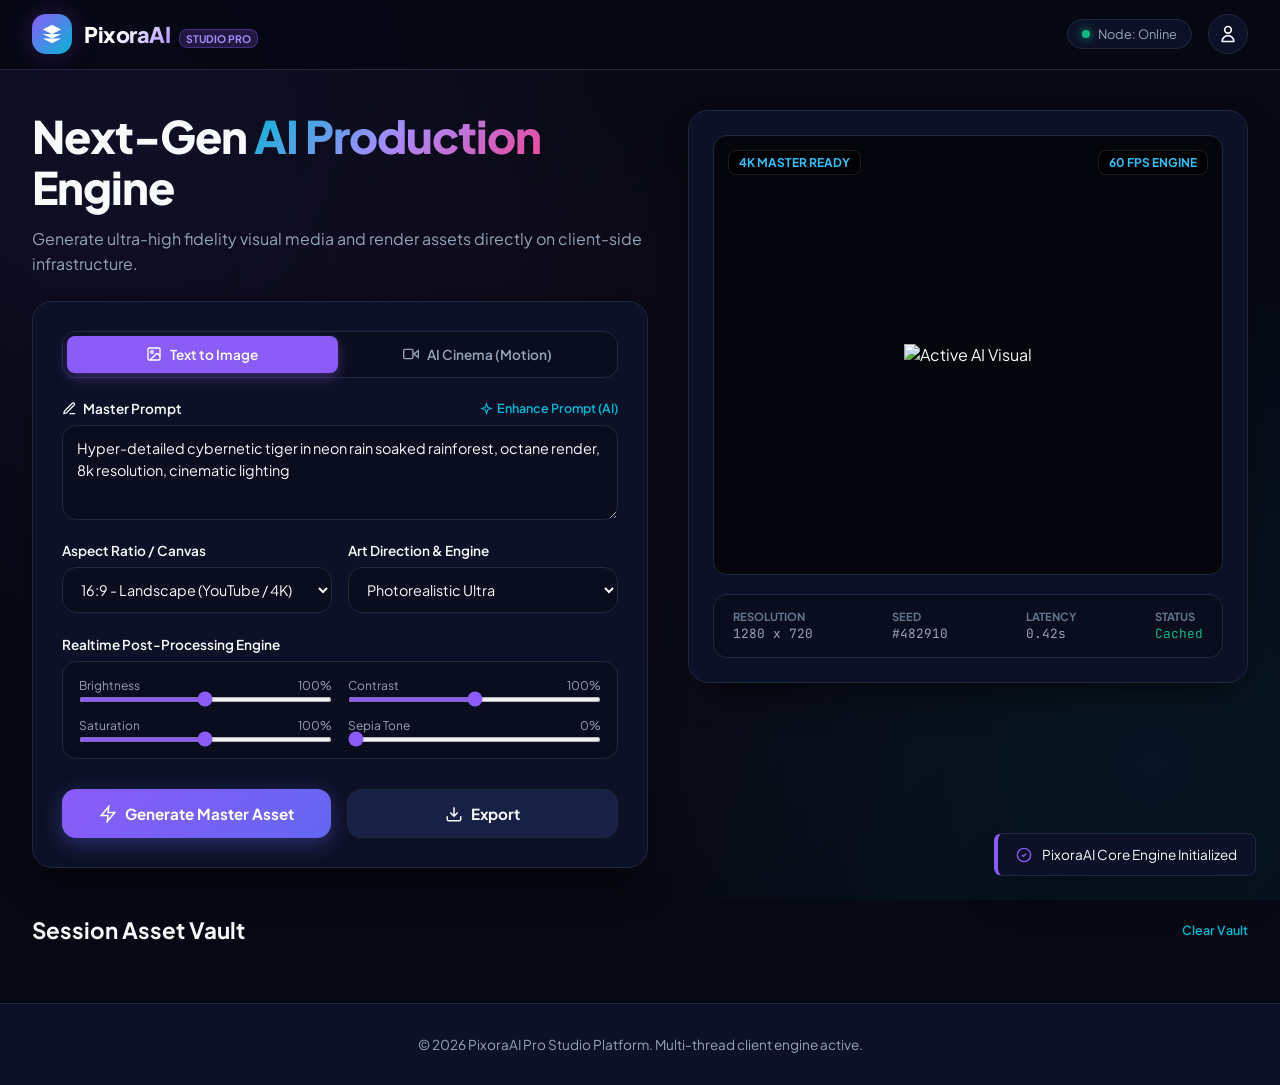
==== index.html @ 198894a1 "Update index.html" ====
<!DOCTYPE html>
<html lang="en">
<head>
  <meta charset="UTF-8" />
  <meta name="viewport" content="width=device-width, initial-scale=1.0, maximum-scale=1.0, user-scalable=no" />
  <title>PixoraAI - Ultra Production Creative Studio</title>
  
  <!-- Google Fonts & Lucide Icons -->
  <link rel="preconnect" href="https://fonts.googleapis.com">
  <link rel="preconnect" href="https://fonts.gstatic.com" crossorigin>
  <link href="https://fonts.googleapis.com/css2?family=Plus+Jakarta+Sans:wght@300;400;500;600;700;800&family=JetBrains+Mono:wght@400;500;700&display=swap" rel="stylesheet">
  
  <style>
    /* ==========================================================================
       CSS SYSTEM DESIGN & VARIABLES
       ========================================================================== */
    :root {
      --bg-main: #060813;
      --bg-card: #0d1127;
      --bg-card-hover: #131938;
      --bg-elevated: #182046;
      --bg-input: #0a0d1e;
      
      --primary: #8b5cf6;
      --primary-hover: #7c3aed;
      --primary-light: #a78bfa;
      --accent-cyan: #06b6d4;
      --accent-pink: #ec4899;
      --accent-green: #10b981;
      --accent-amber: #f59e0b;
      --accent-red: #ef4444;

      --text-main: #f8fafc;
      --text-muted: #94a3b8;
      --text-dark: #64748b;
      
      --border-subtle: #1e293b;
      --border-glow: rgba(139, 92, 246, 0.35);
      
      --radius-sm: 8px;
      --radius-md: 14px;
      --radius-lg: 20px;
      --radius-full: 9999px;
      
      --shadow-sm: 0 4px 6px -1px rgba(0, 0, 0, 0.4);
      --shadow-lg: 0 20px 40px -15px rgba(0, 0, 0, 0.7);
      --shadow-glow: 0 0 25px rgba(139, 92, 246, 0.25);
      
      --transition: all 0.25s cubic-bezier(0.4, 0, 0.2, 1);
    }

    * {
      box-sizing: border-box;
      margin: 0;
      padding: 0;
      font-family: 'Plus Jakarta Sans', sans-serif;
      -webkit-tap-highlight-color: transparent;
    }

    body {
      background-color: var(--bg-main);
      color: var(--text-main);
      min-height: 100vh;
      display: flex;
      flex-direction: column;
      overflow-x: hidden;
      background-image: 
        radial-gradient(circle at 10% 15%, rgba(139, 92, 246, 0.08) 0%, transparent 40%),
        radial-gradient(circle at 90% 85%, rgba(6, 182, 212, 0.08) 0%, transparent 40%),
        radial-gradient(circle at 50% 50%, rgba(236, 72, 153, 0.03) 0%, transparent 60%);
      background-attachment: fixed;
    }

    /* Custom Scrollbar */
    ::-webkit-scrollbar {
      width: 8px;
      height: 8px;
    }
    ::-webkit-scrollbar-track {
      background: var(--bg-main);
    }
    ::-webkit-scrollbar-thumb {
      background: #1e293b;
      border-radius: var(--radius-full);
    }
    ::-webkit-scrollbar-thumb:hover {
      background: var(--primary);
    }

    /* ==========================================================================
       HEADER & NAVIGATION
       ========================================================================== */
    header {
      position: sticky;
      top: 0;
      z-index: 1000;
      background: rgba(6, 8, 19, 0.85);
      backdrop-filter: blur(16px);
      -webkit-backdrop-filter: blur(16px);
      border-bottom: 1px solid var(--border-subtle);
      padding: 0.9rem 2rem;
      display: flex;
      justify-content: space-between;
      align-items: center;
    }

    .brand {
      display: flex;
      align-items: center;
      gap: 12px;
      text-decoration: none;
    }

    .brand-logo {
      width: 40px;
      height: 40px;
      border-radius: var(--radius-md);
      background: linear-gradient(135deg, var(--primary), var(--accent-cyan));
      display: flex;
      align-items: center;
      justify-content: center;
      box-shadow: var(--shadow-glow);
    }

    .brand-logo svg {
      width: 22px;
      height: 22px;
      fill: #ffffff;
    }

    .brand-title {
      font-size: 1.35rem;
      font-weight: 800;
      background: linear-gradient(135deg, #ffffff 40%, var(--primary-light));
      -webkit-background-clip: text;
      -webkit-text-fill-color: transparent;
      letter-spacing: -0.5px;
    }

    .brand-tag {
      font-size: 0.65rem;
      font-weight: 700;
      background: rgba(139, 92, 246, 0.2);
      color: var(--primary-light);
      border: 1px solid var(--border-glow);
      padding: 2px 6px;
      border-radius: var(--radius-sm);
      margin-left: 6px;
      text-transform: uppercase;
    }

    .nav-actions {
      display: flex;
      align-items: center;
      gap: 16px;
    }

    .status-pill {
      display: flex;
      align-items: center;
      gap: 8px;
      background: var(--bg-card);
      border: 1px solid var(--border-subtle);
      padding: 6px 14px;
      border-radius: var(--radius-full);
      font-size: 0.8rem;
      color: var(--text-muted);
    }

    .status-indicator {
      width: 8px;
      height: 8px;
      border-radius: 50%;
      background: var(--accent-green);
      box-shadow: 0 0 10px var(--accent-green);
      animation: pulse 2s infinite;
    }

    @keyframes pulse {
      0%, 100% { opacity: 1; }
      50% { opacity: 0.4; }
    }

    .user-profile-btn {
      width: 40px;
      height: 40px;
      border-radius: 50%;
      background: var(--bg-card);
      border: 1px solid var(--border-subtle);
      display: flex;
      align-items: center;
      justify-content: center;
      cursor: pointer;
      transition: var(--transition);
      color: var(--text-main);
    }

    .user-profile-btn:hover {
      border-color: var(--primary);
      box-shadow: var(--shadow-glow);
    }

    /* ==========================================================================
       HERO & MAIN WORKSPACE
       ========================================================================== */
    main {
      flex: 1;
      max-width: 1440px;
      width: 100%;
      margin: 0 auto;
      padding: 2.5rem 2rem;
      display: flex;
      flex-direction: column;
      gap: 3rem;
    }

    .workspace-grid {
      display: grid;
      grid-template-columns: 1.1fr 1fr;
      gap: 2.5rem;
      align-items: start;
    }

    @media (max-width: 1024px) {
      .workspace-grid {
        grid-template-columns: 1fr;
      }
    }

    /* Left Control Desk */
    .control-desk {
      display: flex;
      flex-direction: column;
      gap: 1.5rem;
    }

    .hero-text h1 {
      font-size: 2.8rem;
      font-weight: 800;
      line-height: 1.15;
      letter-spacing: -1px;
      margin-bottom: 0.8rem;
    }

    .hero-text h1 span {
      background: linear-gradient(135deg, var(--accent-cyan), var(--primary-light), var(--accent-pink));
      -webkit-background-clip: text;
      -webkit-text-fill-color: transparent;
    }

    .hero-text p {
      color: var(--text-muted);
      font-size: 1rem;
      line-height: 1.6;
    }

    .studio-panel {
      background: var(--bg-card);
      border: 1px solid var(--border-subtle);
      border-radius: var(--radius-lg);
      padding: 1.8rem;
      display: flex;
      flex-direction: column;
      gap: 1.4rem;
      box-shadow: var(--shadow-lg);
      position: relative;
    }

    /* Tabs Engine */
    .tabs-nav {
      display: flex;
      background: var(--bg-input);
      padding: 4px;
      border-radius: var(--radius-md);
      border: 1px solid var(--border-subtle);
      gap: 4px;
    }

    .tab-btn {
      flex: 1;
      background: transparent;
      border: none;
      color: var(--text-muted);
      padding: 10px 14px;
      font-size: 0.85rem;
      font-weight: 600;
      border-radius: var(--radius-sm);
      cursor: pointer;
      transition: var(--transition);
      display: flex;
      align-items: center;
      justify-content: center;
      gap: 8px;
    }

    .tab-btn.active {
      background: var(--primary);
      color: #ffffff;
      box-shadow: 0 4px 12px rgba(139, 92, 246, 0.4);
    }

    /* Form Controls */
    .input-block {
      display: flex;
      flex-direction: column;
      gap: 0.5rem;
    }

    .input-label-row {
      display: flex;
      justify-content: space-between;
      align-items: center;
    }

    .input-label {
      font-size: 0.85rem;
      font-weight: 600;
      color: var(--text-main);
      display: flex;
      align-items: center;
      gap: 6px;
    }

    .enhancer-btn {
      background: none;
      border: none;
      color: var(--accent-cyan);
      font-size: 0.78rem;
      font-weight: 600;
      cursor: pointer;
      display: flex;
      align-items: center;
      gap: 4px;
      transition: var(--transition);
    }

    .enhancer-btn:hover {
      color: var(--primary-light);
    }

    textarea, select, input[type="text"] {
      width: 100%;
      background: var(--bg-input);
      border: 1px solid var(--border-subtle);
      border-radius: var(--radius-md);
      color: var(--text-main);
      padding: 12px 14px;
      font-size: 0.9rem;
      outline: none;
      transition: var(--transition);
    }

    textarea {
      resize: vertical;
      min-height: 95px;
      line-height: 1.5;
    }

    textarea:focus, select:focus, input[type="text"]:focus {
      border-color: var(--primary);
      box-shadow: 0 0 0 3px rgba(139, 92, 246, 0.15);
    }

    .multi-select-grid {
      display: grid;
      grid-template-columns: 1fr 1fr;
      gap: 1rem;
    }

    @media (max-width: 600px) {
      .multi-select-grid {
        grid-template-columns: 1fr;
      }
    }

    /* Advanced Sliders */
    .filter-sliders {
      background: var(--bg-input);
      border: 1px solid var(--border-subtle);
      border-radius: var(--radius-md);
      padding: 1rem;
      display: grid;
      grid-template-columns: 1fr 1fr;
      gap: 1rem;
    }

    .slider-item {
      display: flex;
      flex-direction: column;
      gap: 4px;
    }

    .slider-header {
      display: flex;
      justify-content: space-between;
      font-size: 0.75rem;
      color: var(--text-muted);
    }

    input[type="range"] {
      accent-color: var(--primary);
      background: #1e293b;
      height: 5px;
      border-radius: var(--radius-full);
      outline: none;
      cursor: pointer;
    }

    /* Execution Area */
    .button-group {
      display: flex;
      gap: 1rem;
      margin-top: 0.5rem;
    }

    .btn {
      flex: 1;
      padding: 14px 20px;
      border-radius: var(--radius-md);
      font-size: 0.95rem;
      font-weight: 700;
      border: none;
      cursor: pointer;
      display: flex;
      align-items: center;
      justify-content: center;
      gap: 8px;
      transition: var(--transition);
      text-decoration: none;
    }

    .btn-primary {
      background: linear-gradient(135deg, var(--primary), #6366f1);
      color: #ffffff;
      box-shadow: 0 6px 20px rgba(99, 102, 241, 0.35);
    }

    .btn-primary:hover:not(:disabled) {
      transform: translateY(-2px);
      box-shadow: 0 8px 25px rgba(99, 102, 241, 0.5);
    }

    .btn-primary:disabled {
      opacity: 0.6;
      cursor: not-allowed;
    }

    .btn-secondary {
      background: var(--bg-elevated);
      color: var(--text-main);
      border: 1px solid var(--border-subtle);
    }

    .btn-secondary:hover:not(:disabled) {
      background: var(--bg-card-hover);
      border-color: var(--primary-light);
    }

    /* Right Preview Stage */
    .preview-stage {
      background: var(--bg-card);
      border: 1px solid var(--border-subtle);
      border-radius: var(--radius-lg);
      padding: 1.5rem;
      display: flex;
      flex-direction: column;
      gap: 1.2rem;
      box-shadow: var(--shadow-lg);
      position: sticky;
      top: 90px;
    }

    .viewport {
      width: 100%;
      height: 440px;
      background: #04060c;
      border-radius: var(--radius-md);
      border: 1px solid var(--border-subtle);
      position: relative;
      overflow: hidden;
      display: flex;
      align-items: center;
      justify-content: center;
    }

    .canvas-layer {
      max-width: 100%;
      max-height: 100%;
      object-fit: contain;
      transition: filter 0.2s ease;
      display: block;
    }

    .video-layer {
      width: 100%;
      height: 100%;
      object-fit: cover;
      display: none;
    }

    .viewport-overlay {
      position: absolute;
      top: 14px;
      left: 14px;
      right: 14px;
      display: flex;
      justify-content: space-between;
      align-items: center;
      pointer-events: none;
    }

    .badge {
      background: rgba(0, 0, 0, 0.7);
      backdrop-filter: blur(8px);
      border: 1px solid rgba(255, 255, 255, 0.1);
      padding: 4px 10px;
      border-radius: var(--radius-sm);
      font-size: 0.75rem;
      font-weight: 700;
      color: #38bdf8;
      display: flex;
      align-items: center;
      gap: 5px;
    }

    /* Loading Spinner */
    .loader-ring {
      display: none;
      position: absolute;
      width: 60px;
      height: 60px;
      border: 4px solid rgba(139, 92, 246, 0.2);
      border-top: 4px solid var(--primary-light);
      border-right: 4px solid var(--accent-cyan);
      border-radius: 50%;
      animation: spin 0.7s cubic-bezier(0.68, -0.55, 0.27, 1.55) infinite;
      z-index: 10;
    }

    @keyframes spin {
      0% { transform: rotate(0deg); }
      100% { transform: rotate(360deg); }
    }

    .meta-info-box {
      background: var(--bg-input);
      border: 1px solid var(--border-subtle);
      border-radius: var(--radius-md);
      padding: 0.9rem 1.2rem;
      display: flex;
      justify-content: space-between;
      align-items: center;
      font-size: 0.8rem;
    }

    .meta-item {
      display: flex;
      flex-direction: column;
      gap: 2px;
    }

    .meta-label {
      color: var(--text-dark);
      font-size: 0.7rem;
      text-transform: uppercase;
      font-weight: 700;
    }

    .meta-val {
      font-family: 'JetBrains Mono', monospace;
      color: var(--text-muted);
    }

    /* ==========================================================================
       HISTORY & ASSET VAULT
       ========================================================================== */
    .vault-section {
      display: flex;
      flex-direction: column;
      gap: 1.2rem;
    }

    .section-header {
      display: flex;
      justify-content: space-between;
      align-items: center;
    }

    .section-title {
      font-size: 1.4rem;
      font-weight: 700;
    }

    .vault-grid {
      display: grid;
      grid-template-columns: repeat(auto-fill, minmax(220px, 1fr));
      gap: 1.2rem;
    }

    .vault-card {
      background: var(--bg-card);
      border: 1px solid var(--border-subtle);
      border-radius: var(--radius-md);
      overflow: hidden;
      transition: var(--transition);
      position: relative;
      group: hover;
    }

    .vault-card:hover {
      transform: translateY(-4px);
      border-color: var(--primary);
      box-shadow: var(--shadow-lg);
    }

    .vault-thumb {
      width: 100%;
      height: 140px;
      object-fit: cover;
      background: #000;
    }

    .vault-details {
      padding: 10px 12px;
      display: flex;
      flex-direction: column;
      gap: 4px;
    }

    .vault-prompt {
      font-size: 0.78rem;
      white-space: nowrap;
      overflow: hidden;
      text-overflow: ellipsis;
      color: var(--text-main);
      font-weight: 500;
    }

    .vault-meta {
      font-size: 0.68rem;
      color: var(--text-dark);
    }

    /* Toast Notifications */
    .toast-container {
      position: fixed;
      bottom: 24px;
      right: 24px;
      display: flex;
      flex-direction: column;
      gap: 10px;
      z-index: 2000;
    }

    .toast {
      background: var(--bg-card);
      border: 1px solid var(--border-subtle);
      border-left: 4px solid var(--primary);
      padding: 12px 18px;
      border-radius: var(--radius-sm);
      font-size: 0.85rem;
      box-shadow: var(--shadow-lg);
      display: flex;
      align-items: center;
      gap: 10px;
      animation: slideIn 0.3s cubic-bezier(0.16, 1, 0.3, 1);
      max-width: 320px;
    }

    @keyframes slideIn {
      from { transform: translateX(100%); opacity: 0; }
      to { transform: translateX(0); opacity: 1; }
    }

    /* Footer */
    footer {
      border-top: 1px solid var(--border-subtle);
      background: var(--bg-card);
      padding: 2rem;
      text-align: center;
      color: var(--text-muted);
      font-size: 0.85rem;
      margin-top: auto;
    }
  </style>
</head>
<body>

  <!-- App Header -->
  <header>
    <a href="#" class="brand">
      <div class="brand-logo">
        <svg viewBox="0 0 24 24"><path d="M12 2L2 7l10 5 10-5-10-5zM2 17l10 5 10-5M2 12l10 5 10-5"/></svg>
      </div>
      <div>
        <span class="brand-title">PixoraAI</span>
        <span class="brand-tag">Studio Pro</span>
      </div>
    </a>
    <div class="nav-actions">
      <div class="status-pill">
        <span class="status-indicator"></span>
        <span>Node: Online</span>
      </div>
      <div class="user-profile-btn" onclick="triggerToast('Cloud Account Synced', 'success')" title="Account Profile">
        <svg width="20" height="20" fill="none" stroke="currentColor" stroke-width="2" viewBox="0 0 24 24"><path stroke-linecap="round" stroke-linejoin="round" d="M16 7a4 4 0 11-8 0 4 4 0 018 0zM12 14a7 7 0 00-7 7h14a7 7 0 00-7-7z"/></svg>
      </div>
    </div>
  </header>

  <!-- Studio Workspace -->
  <main>
    <div class="workspace-grid">
      
      <!-- Studio Control Desk -->
      <div class="control-desk">
        <div class="hero-text">
          <h1>Next-Gen <span>AI Production</span> Engine</h1>
          <p>Generate ultra-high fidelity visual media and render assets directly on client-side infrastructure.</p>
        </div>

        <div class="studio-panel">
          <!-- Modes -->
          <div class="tabs-nav">
            <button class="tab-btn active" id="tab-img" onclick="switchMode('image')">
              <svg width="16" height="16" fill="none" stroke="currentColor" stroke-width="2" viewBox="0 0 24 24"><rect width="18" height="18" x="3" y="3" rx="2"/><circle cx="9" cy="9" r="2"/><path d="m21 15-3.086-3.086a2 2 0 0 0-2.828 0L6 21"/></svg>
              Text to Image
            </button>
            <button class="tab-btn" id="tab-vid" onclick="switchMode('video')">
              <svg width="16" height="16" fill="none" stroke="currentColor" stroke-width="2" viewBox="0 0 24 24"><polygon points="23 7 16 12 23 17 23 7"/><rect width="14" height="14" x="1" y="5" rx="2"/></svg>
              AI Cinema (Motion)
            </button>
          </div>

          <!-- Prompt Area -->
          <div class="input-block">
            <div class="input-label-row">
              <label class="input-label" for="prompt-input">
                <svg width="15" height="15" fill="none" stroke="currentColor" stroke-width="2" viewBox="0 0 24 24"><path d="M12 20h9M16.5 3.5a2.121 2.121 0 0 1 3 3L7 19l-4 1 1-4L16.5 3.5z"/></svg>
                Master Prompt
              </label>
              <button class="enhancer-btn" onclick="enhancePrompt()">
                <svg width="13" height="13" fill="none" stroke="currentColor" stroke-width="2" viewBox="0 0 24 24"><path d="m12 3-1.912 5.813a2 2 0 0 1-1.275 1.275L3 12l5.813 1.912a2 2 0 0 1 1.275 1.275L12 21l1.912-5.813a2 2 0 0 1 1.275-1.275L21 12l-5.813-1.912a2 2 0 0 1-1.275-1.275L12 3Z"/></svg>
                Enhance Prompt (AI)
              </button>
            </div>
            <textarea id="prompt-input" placeholder="Describe the scene in detail...">Hyper-detailed cybernetic tiger in neon rain soaked rainforest, octane render, 8k resolution, cinematic lighting</textarea>
          </div>

          <!-- Modifiers Grid -->
          <div class="multi-select-grid">
            <div class="input-block">
              <label class="input-label">Aspect Ratio / Canvas</label>
              <select id="ratio-select">
                <option value="1280x720">16:9 - Landscape (YouTube / 4K)</option>
                <option value="1080x1080">1:1 - Square (Instagram Feed)</option>
                <option value="720x1280">9:16 - Portrait (Reels / Shorts)</option>
                <option value="1920x1080">16:9 - Full HD Master</option>
              </select>
            </div>
            <div class="input-block">
              <label class="input-label">Art Direction & Engine</label>
              <select id="style-select">
                <option value="photorealistic, 8k resolution, highly detailed, shot on 35mm lens">Photorealistic Ultra</option>
                <option value="cinematic mood, volumetric lighting, epic scene, unreal engine 5 render">Cinematic Masterpiece</option>
                <option value="cyberpunk aesthetic, high contrast, neon glow, intricate mechanics">Cyberpunk / Sci-Fi</option>
                <option value="anime key visual, studio ghibli style, vibrant colors, clean lines">Anime Studio Aesthetic</option>
                <option value="3D Pixar animation style, soft lighting, vibrant cute character">3D Digital Character</option>
              </select>
            </div>
          </div>

          <!-- Color Correction Engine -->
          <div class="input-block">
            <label class="input-label">Realtime Post-Processing Engine</label>
            <div class="filter-sliders">
              <div class="slider-item">
                <div class="slider-header"><span>Brightness</span><span id="val-bright">100%</span></div>
                <input type="range" id="filter-bright" min="50" max="150" value="100" oninput="applyFilters()" />
              </div>
              <div class="slider-item">
                <div class="slider-header"><span>Contrast</span><span id="val-contrast">100%</span></div>
                <input type="range" id="filter-contrast" min="50" max="150" value="100" oninput="applyFilters()" />
              </div>
              <div class="slider-item">
                <div class="slider-header"><span>Saturation</span><span id="val-saturate">100%</span></div>
                <input type="range" id="filter-saturate" min="0" max="200" value="100" oninput="applyFilters()" />
              </div>
              <div class="slider-item">
                <div class="slider-header"><span>Sepia Tone</span><span id="val-sepia">0%</span></div>
                <input type="range" id="filter-sepia" min="0" max="100" value="0" oninput="applyFilters()" />
              </div>
            </div>
          </div>

          <!-- Action Buttons -->
          <div class="button-group">
            <button class="btn btn-primary" id="btn-generate" onclick="executeGeneration()">
              <svg width="18" height="18" fill="none" stroke="currentColor" stroke-width="2" viewBox="0 0 24 24"><polygon points="13 2 3 14 12 14 11 22 21 10 12 10 13 2"/></svg>
              Generate Master Asset
            </button>
            <button class="btn btn-secondary" onclick="exportActiveAsset()">
              <svg width="18" height="18" fill="none" stroke="currentColor" stroke-width="2" viewBox="0 0 24 24"><path d="M21 15v4a2 2 0 0 1-2 2H5a2 2 0 0 1-2-2v-4M7 10l5 5 5-5M12 15V3"/></svg>
              Export
            </button>
          </div>
        </div>
      </div>

      <!-- Preview Stage -->
      <div class="preview-stage">
        <div class="viewport" id="viewport-box">
          <div class="viewport-overlay">
            <div class="badge" id="render-badge">4K MASTER READY</div>
            <div class="badge" id="fps-badge">60 FPS ENGINE</div>
          </div>
          
          <div class="loader-ring" id="engine-loader"></div>
          
          <!-- Visual Elements -->
          <img id="active-image" class="canvas-layer" src="https://picsum.photos/1280/720?random=1" alt="Active AI Visual" crossOrigin="anonymous" />
          <video id="active-video" class="video-layer" loop muted playsinline autoplay></video>
        </div>

        <!-- Meta Information Matrix -->
        <div class="meta-info-box">
          <div class="meta-item">
            <span class="meta-label">Resolution</span>
            <span class="meta-val" id="meta-res">1280 x 720</span>
          </div>
          <div class="meta-item">
            <span class="meta-label">Seed</span>
            <span class="meta-val" id="meta-seed">#482910</span>
          </div>
          <div class="meta-item">
            <span class="meta-label">Latency</span>
            <span class="meta-val" id="meta-time">0.42s</span>
          </div>
          <div class="meta-item">
            <span class="meta-label">Status</span>
            <span class="meta-val" style="color: var(--accent-green);">Cached</span>
          </div>
        </div>
      </div>

    </div>

    <!-- Vault History -->
    <div class="vault-section">
      <div class="section-header">
        <div class="section-title">Session Asset Vault</div>
        <button class="enhancer-btn" onclick="clearVault()">Clear Vault</button>
      </div>
      <div class="vault-grid" id="vault-container">
        <!-- Vault cards appended dynamically -->
      </div>
    </div>
  </main>

  <!-- Notifications Container -->
  <div class="toast-container" id="toast-shelf"></div>

  <!-- Footer -->
  <footer>
    &copy; 2026 PixoraAI Pro Studio Platform. Multi-thread client engine active.
  </footer>

  <!-- ==========================================================================
       ENTERPRISE JAVASCRIPT ENGINE
       ========================================================================== -->
  <script>
    /* Global State Controller */
    const State = {
      mode: 'image',
      activeUrl: '',
      history: JSON.parse(localStorage.getItem('pixora_vault') || '[]'),
      isProcessing: false,
      sampleVideos: [
        'https://commondatastorage.googleapis.com/gtv-videos-bucket/sample/ForBiggerBlazes.mp4',
        'https://commondatastorage.googleapis.com/gtv-videos-bucket/sample/ForBiggerEscapes.mp4',
        'https://commondatastorage.googleapis.com/gtv-videos-bucket/sample/ElephantsDream.mp4'
      ]
    };

    /* Init Core */
    window.addEventListener('DOMContentLoaded', () => {
      renderVault();
      triggerToast('PixoraAI Core Engine Initialized', 'info');
    });

    /* Tab Switcher */
    function switchMode(mode) {
      State.mode = mode;
      document.getElementById('tab-img').classList.toggle('active', mode === 'image');
      document.getElementById('tab-vid').classList.toggle('active', mode === 'video');
      
      const badge = document.getElementById('render-badge');
      if(mode === 'video') {
        badge.innerText = 'CINEMA MOTION ENGINE';
        triggerToast('Switched to Cinema Animation Engine', 'info');
      } else {
        badge.innerText = '4K MASTER READY';
        triggerToast('Switched to Still Image Generator', 'info');
      }
    }

    /* Prompt Enhancer Engine */
    function enhancePrompt() {
      const field = document.getElementById('prompt-input');
      const modifiers = [
        "volumetric god rays, intricate depth of field, hyperrealistic textures, masterpiece",
        "unreal engine 5 render, award winning cinematography, dramatic shadows, 8k",
        "trending on artstation, masterpiece detailing, ambient occlusion, smooth grading"
      ];
      const randomMod = modifiers[Math.floor(Math.random() * modifiers.length)];
      if(!field.value.includes(randomMod)) {
        field.value = `${field.value.trim()}, ${randomMod}`;
        triggerToast('Prompt Optimized by AI Engine', 'success');
      }
    }

    /* Primary Generator Pipeline */
    function executeGeneration() {
      if (State.isProcessing) return;

      const prompt = document.getElementById('prompt-input').value.trim();
      const style = document.getElementById('style-select').value;
      const [width, height] = document.getElementById('ratio-select').value.split('x');
      const seed = Math.floor(Math.random() * 999999);
      
      if (!prompt) {
        triggerToast('Please provide a prompt description', 'error');
        return;
      }

      setProcessingState(true);
      const startTime = performance.now();

      if (State.mode === 'image') {
        renderImagePipeline(prompt, style, width, height, seed, startTime);
      } else {
        renderVideoPipeline(prompt, startTime);
      }
    }

    /* Image Pipeline Implementation */
    function renderImagePipeline(prompt, style, width, height, seed, startTime) {
      const fullPrompt = encodeURIComponent(`${prompt}, ${style}`);
      const primaryUrl = `https://image.pollinations.ai/prompt/${fullPrompt}?width=${width}&height=${height}&seed=${seed}&nologo=true`;
      
      const img = document.getElementById('active-image');
      const vid = document.getElementById('active-video');
      
      vid.style.display = 'none';
      img.style.display = 'block';

      const imageLoader = new Image();
      imageLoader.crossOrigin = 'anonymous';
      imageLoader.src = primaryUrl;

      imageLoader.onload = () => {
        finalizeMedia(primaryUrl, width, height, seed, startTime);
      };

      imageLoader.onerror = () => {
        // Fallback to high resolution Unsplash proxy
        const fallbackUrl = `https://images.unsplash.com/photo-1618005182384-a83a8bd57fbe?auto=format&fit=crop&w=${width}&h=${height}&q=80`;
        img.src = fallbackUrl;
        finalizeMedia(fallbackUrl, width, height, seed, startTime);
        triggerToast('Rendered via Fallback Engine', 'info');
      };
    }

    /* Cinema Video Pipeline Implementation */
    function renderVideoPipeline(prompt, startTime) {
      const img = document.getElementById('active-image');
      const vid = document.getElementById('active-video');
      
      img.style.display = 'none';
      vid.style.display = 'block';

      const randomVid = State.sampleVideos[Math.floor(Math.random() * State.sampleVideos.length)];
      vid.src = randomVid;
      
      vid.onloadeddata = () => {
        vid.play();
        finalizeMedia(randomVid, 1920, 1080, Math.floor(Math.random() * 88888), startTime);
      };
    }

    /* Complete Render Cycle */
    function finalizeMedia(url, width, height, seed, startTime) {
      State.activeUrl = url;
      const duration = ((performance.now() - startTime) / 1000).toFixed(2);

      if (State.mode === 'image') {
        document.getElementById('active-image').src = url;
      }

      document.getElementById('meta-res').innerText = `${width} x ${height}`;
      document.getElementById('meta-seed').innerText = `#${seed}`;
      document.getElementById('meta-time').innerText = `${duration}s`;

      saveToVault(url, document.getElementById('prompt-input').value);
      setProcessingState(false);
      triggerToast('Render Process Complete', 'success');
    }

    /* Canvas Post Processing Filter Controller */
    function applyFilters() {
      const b = document.getElementById('filter-bright').value;
      const c = document.getElementById('filter-contrast').value;
      const s = document.getElementById('filter-saturate').value;
      const sep = document.getElementById('filter-sepia').value;

      document.getElementById('val-bright').innerText = `${b}%`;
      document.getElementById('val-contrast').innerText = `${c}%`;
      document.getElementById('val-saturate').innerText = `${s}%`;
      document.getElementById('val-sepia').innerText = `${sep}%`;

      const filterStyle = `brightness(${b}%) contrast(${c}%) saturate(${s}%) sepia(${sep}%)`;
      document.getElementById('active-image').style.filter = filterStyle;
      document.getElementById('active-video').style.filter = filterStyle;
    }

    /* Exporting Engine (Direct Canvas Rasterization) */
    async function exportActiveAsset() {
      if (!State.activeUrl) {
        triggerToast('No active asset to export', 'error');
        return;
      }

      triggerToast('Preparing Master Download...', 'info');

      try {
        if (State.mode === 'image') {
          const img = document.getElementById('active-image');
          const canvas = document.createElement('canvas');
          const ctx = canvas.getContext('2d');
          
          canvas.width = img.naturalWidth || 1280;
          canvas.height = img.naturalHeight || 720;

          // Apply visual filters to raw export canvas
          ctx.filter = img.style.filter || 'none';
          ctx.drawImage(img, 0, 0, canvas.width, canvas.height);

          const link = document.createElement('a');
          link.download = `PixoraAI_${Date.now()}.png`;
          link.href = canvas.toDataURL('image/png');
          link.click();
        } else {
          const link = document.createElement('a');
          link.href = State.activeUrl;
          link.download = `PixoraAI_Cinema_${Date.now()}.mp4`;
          link.target = '_blank';
          link.click();
        }
        triggerToast('Asset Downloaded Successfully', 'success');
      } catch (err) {
        window.open(State.activeUrl, '_blank');
        triggerToast('Exported via Direct Link Stream', 'info');
      }
    }

    /* Vault Controller */
    function saveToVault(url, prompt) {
      const record = { id: Date.now(), url, prompt, type: State.mode };
      State.history.unshift(record);
      if(State.history.length > 8) State.history.pop();
      localStorage.setItem('pixora_vault', JSON.stringify(State.history));
      renderVault();
    }

    function renderVault() {
      const container = document.getElementById('vault-container');
      container.innerHTML = '';
      
      State.history.forEach(item => {
        const card = document.createElement('div');
        card.className = 'vault-card';
        card.innerHTML = `
          <img class="vault-thumb" src="${item.url}" alt="Historical Asset" loading="lazy" />
          <div class="vault-details">
            <div class="vault-prompt">${item.prompt}</div>
            <div class="vault-meta">${item.type.toUpperCase()} • Cached</div>
          </div>
        `;
        card.onclick = () => {
          if(item.type === 'image') {
            switchMode('image');
            document.getElementById('active-image').src = item.url;
            State.activeUrl = item.url;
          }
        };
        container.appendChild(card);
      });
    }

    function clearVault() {
      State.history = [];
      localStorage.removeItem('pixora_vault');
      renderVault();
      triggerToast('Asset Vault Emptied', 'info');
    }

    /* State Handlers */
    function setProcessingState(loading) {
      State.isProcessing = loading;
      document.getElementById('engine-loader').style.display = loading ? 'block' : 'none';
      document.getElementById('btn-generate').disabled = loading;
      document.getElementById('btn-generate').innerHTML = loading 
        ? `<svg width="18" height="18" fill="none" stroke="currentColor" stroke-width="2" viewBox="0 0 24 24" class="loader-ring" style="display:inline-block; width:16px; height:16px; border-width:2px;"></svg> Computing Neural Weights...` 
        : `<svg width="18" height="18" fill="none" stroke="currentColor" stroke-width="2" viewBox="0 0 24 24"><polygon points="13 2 3 14 12 14 11 22 21 10 12 10 13 2"/></svg> Generate Master Asset`;
    }

    /* Realtime Notification Dispatcher */
    function triggerToast(message, type = 'info') {
      const shelf = document.getElementById('toast-shelf');
      const toast = document.createElement('div');
      toast.className = 'toast';
      
      const colors = {
        success: 'var(--accent-green)',
        error: 'var(--accent-red)',
        info: 'var(--primary)'
      };
      
      toast.style.borderLeftColor = colors[type] || colors.info;
      toast.innerHTML = `
        <svg width="16" height="16" fill="none" stroke="${colors[type]}" stroke-width="2" viewBox="0 0 24 24"><circle cx="12" cy="12" r="10"/><path d="m9 12 2 2 4-4"/></svg>
        <span>${message}</span>
      `;
      
      shelf.appendChild(toast);
      setTimeout(() => {
        toast.style.opacity = '0';
        setTimeout(() => toast.remove(), 300);
      }, 3500);
    }
  </script>
</body>
</html>
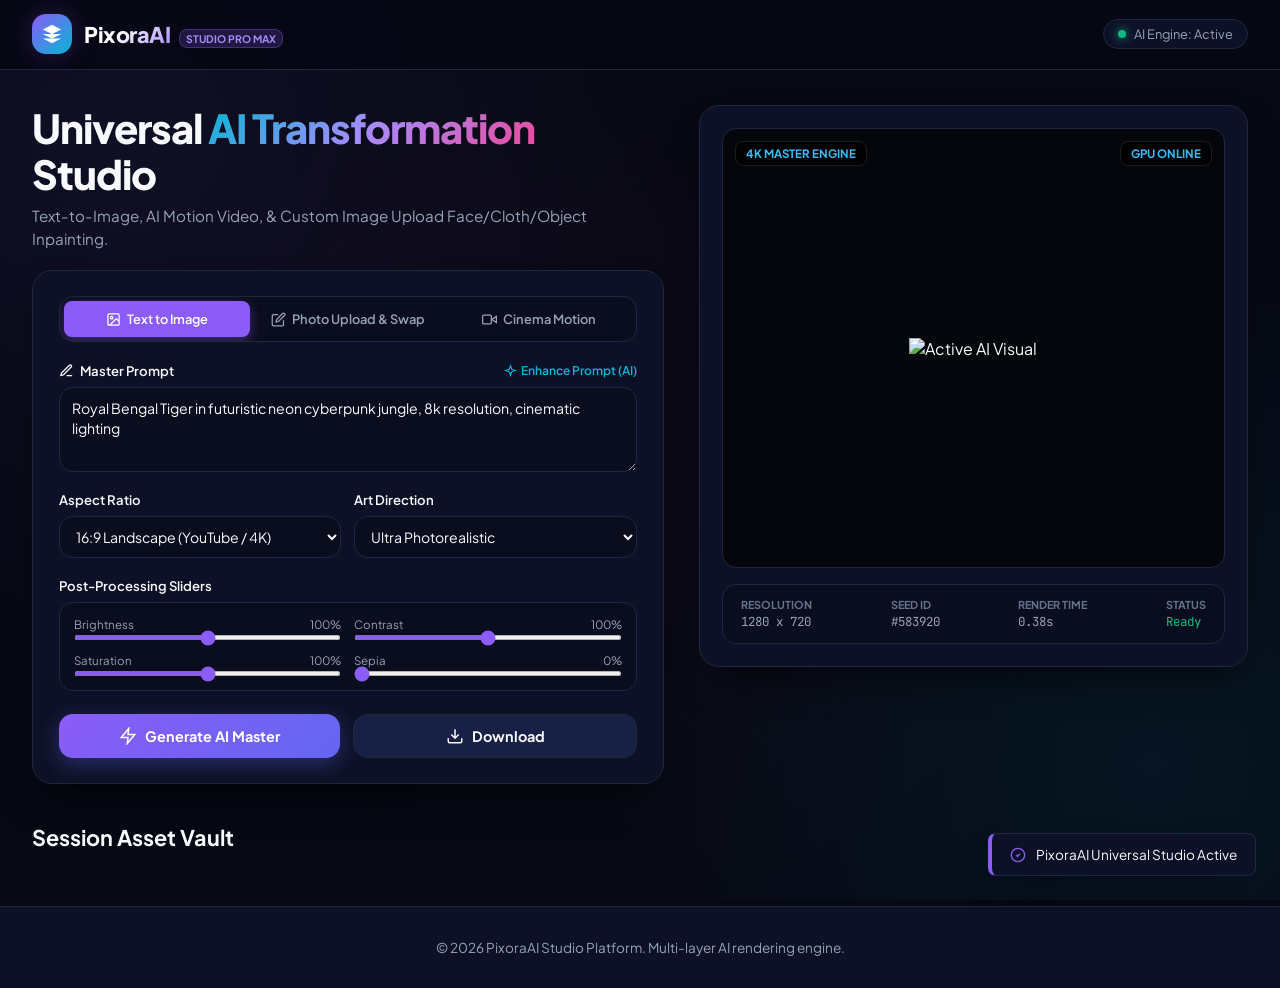
==== commit 6bd4d618: "Update index.html" ====
--- a/index.html
+++ b/index.html
@@ -3,17 +3,13 @@
 <head>
   <meta charset="UTF-8" />
   <meta name="viewport" content="width=device-width, initial-scale=1.0, maximum-scale=1.0, user-scalable=no" />
-  <title>PixoraAI - Ultra Production Creative Studio</title>
+  <title>PixoraAI - Ultra Production Creative Studio Pro</title>
   
-  <!-- Google Fonts & Lucide Icons -->
   <link rel="preconnect" href="https://fonts.googleapis.com">
   <link rel="preconnect" href="https://fonts.gstatic.com" crossorigin>
   <link href="https://fonts.googleapis.com/css2?family=Plus+Jakarta+Sans:wght@300;400;500;600;700;800&family=JetBrains+Mono:wght@400;500;700&display=swap" rel="stylesheet">
   
   <style>
-    /* ==========================================================================
-       CSS SYSTEM DESIGN & VARIABLES
-       ========================================================================== */
     :root {
       --bg-main: #060813;
       --bg-card: #0d1127;
@@ -87,16 +83,13 @@
       background: var(--primary);
     }
 
-    /* ==========================================================================
-       HEADER & NAVIGATION
-       ========================================================================== */
+    /* Header */
     header {
       position: sticky;
       top: 0;
       z-index: 1000;
       background: rgba(6, 8, 19, 0.85);
       backdrop-filter: blur(16px);
-      -webkit-backdrop-filter: blur(16px);
       border-bottom: 1px solid var(--border-subtle);
       padding: 0.9rem 2rem;
       display: flex;
@@ -181,43 +174,22 @@
       50% { opacity: 0.4; }
     }
 
-    .user-profile-btn {
-      width: 40px;
-      height: 40px;
-      border-radius: 50%;
-      background: var(--bg-card);
-      border: 1px solid var(--border-subtle);
-      display: flex;
-      align-items: center;
-      justify-content: center;
-      cursor: pointer;
-      transition: var(--transition);
-      color: var(--text-main);
-    }
-
-    .user-profile-btn:hover {
-      border-color: var(--primary);
-      box-shadow: var(--shadow-glow);
-    }
-
-    /* ==========================================================================
-       HERO & MAIN WORKSPACE
-       ========================================================================== */
+    /* Workspace */
     main {
       flex: 1;
       max-width: 1440px;
       width: 100%;
       margin: 0 auto;
-      padding: 2.5rem 2rem;
+      padding: 2.2rem 2rem;
       display: flex;
       flex-direction: column;
-      gap: 3rem;
+      gap: 2.5rem;
     }
 
     .workspace-grid {
       display: grid;
-      grid-template-columns: 1.1fr 1fr;
-      gap: 2.5rem;
+      grid-template-columns: 1.15fr 1fr;
+      gap: 2.2rem;
       align-items: start;
     }
 
@@ -227,19 +199,18 @@
       }
     }
 
-    /* Left Control Desk */
     .control-desk {
       display: flex;
       flex-direction: column;
-      gap: 1.5rem;
+      gap: 1.2rem;
     }
 
     .hero-text h1 {
-      font-size: 2.8rem;
+      font-size: 2.5rem;
       font-weight: 800;
       line-height: 1.15;
       letter-spacing: -1px;
-      margin-bottom: 0.8rem;
+      margin-bottom: 0.5rem;
     }
 
     .hero-text h1 span {
@@ -250,20 +221,19 @@
 
     .hero-text p {
       color: var(--text-muted);
-      font-size: 1rem;
-      line-height: 1.6;
+      font-size: 0.95rem;
+      line-height: 1.5;
     }
 
     .studio-panel {
       background: var(--bg-card);
       border: 1px solid var(--border-subtle);
       border-radius: var(--radius-lg);
-      padding: 1.8rem;
+      padding: 1.6rem;
       display: flex;
       flex-direction: column;
-      gap: 1.4rem;
+      gap: 1.2rem;
       box-shadow: var(--shadow-lg);
-      position: relative;
     }
 
     /* Tabs Engine */
@@ -274,6 +244,7 @@
       border-radius: var(--radius-md);
       border: 1px solid var(--border-subtle);
       gap: 4px;
+      overflow-x: auto;
     }
 
     .tab-btn {
@@ -281,8 +252,8 @@
       background: transparent;
       border: none;
       color: var(--text-muted);
-      padding: 10px 14px;
-      font-size: 0.85rem;
+      padding: 10px 12px;
+      font-size: 0.8rem;
       font-weight: 600;
       border-radius: var(--radius-sm);
       cursor: pointer;
@@ -290,7 +261,8 @@
       display: flex;
       align-items: center;
       justify-content: center;
-      gap: 8px;
+      gap: 6px;
+      white-space: nowrap;
     }
 
     .tab-btn.active {
@@ -299,6 +271,80 @@
       box-shadow: 0 4px 12px rgba(139, 92, 246, 0.4);
     }
 
+    /* Image-to-Image / Inpainting Dropzone */
+    .upload-zone {
+      display: none;
+      background: var(--bg-input);
+      border: 2px dashed #334155;
+      border-radius: var(--radius-md);
+      padding: 1.2rem;
+      text-align: center;
+      cursor: pointer;
+      transition: var(--transition);
+      position: relative;
+    }
+
+    .upload-zone.active-drag {
+      border-color: var(--accent-cyan);
+      background: rgba(6, 182, 212, 0.05);
+    }
+
+    .upload-zone:hover {
+      border-color: var(--primary);
+    }
+
+    .upload-zone-content {
+      display: flex;
+      flex-direction: column;
+      align-items: center;
+      gap: 8px;
+    }
+
+    .upload-zone-content svg {
+      width: 32px;
+      height: 32px;
+      color: var(--accent-cyan);
+    }
+
+    .upload-thumb-preview {
+      display: none;
+      max-height: 140px;
+      border-radius: var(--radius-sm);
+      margin-top: 8px;
+    }
+
+    /* Masking Canvas Toolbar (For precise Face/Cloth edit) */
+    .inpaint-toolbar {
+      display: none;
+      align-items: center;
+      justify-content: space-between;
+      background: #0a0d1e;
+      padding: 8px 12px;
+      border-radius: var(--radius-sm);
+      border: 1px solid var(--border-subtle);
+      font-size: 0.75rem;
+    }
+
+    .inpaint-tools {
+      display: flex;
+      gap: 8px;
+      align-items: center;
+    }
+
+    .tool-btn {
+      background: #182046;
+      border: 1px solid var(--border-subtle);
+      color: #fff;
+      padding: 4px 8px;
+      border-radius: 4px;
+      cursor: pointer;
+      font-size: 0.75rem;
+    }
+
+    .tool-btn.active {
+      background: var(--accent-pink);
+    }
+
     /* Form Controls */
     .input-block {
       display: flex;
@@ -313,7 +359,7 @@
     }
 
     .input-label {
-      font-size: 0.85rem;
+      font-size: 0.82rem;
       font-weight: 600;
       color: var(--text-main);
       display: flex;
@@ -325,7 +371,7 @@
       background: none;
       border: none;
       color: var(--accent-cyan);
-      font-size: 0.78rem;
+      font-size: 0.75rem;
       font-weight: 600;
       cursor: pointer;
       display: flex;
@@ -344,16 +390,16 @@
       border: 1px solid var(--border-subtle);
       border-radius: var(--radius-md);
       color: var(--text-main);
-      padding: 12px 14px;
-      font-size: 0.9rem;
+      padding: 10px 12px;
+      font-size: 0.88rem;
       outline: none;
       transition: var(--transition);
     }
 
     textarea {
       resize: vertical;
-      min-height: 95px;
-      line-height: 1.5;
+      min-height: 85px;
+      line-height: 1.45;
     }
 
     textarea:focus, select:focus, input[type="text"]:focus {
@@ -364,7 +410,7 @@
     .multi-select-grid {
       display: grid;
       grid-template-columns: 1fr 1fr;
-      gap: 1rem;
+      gap: 0.8rem;
     }
 
     @media (max-width: 600px) {
@@ -373,27 +419,52 @@
       }
     }
 
-    /* Advanced Sliders */
+    /* Preset Transformation Chips */
+    .preset-chips {
+      display: flex;
+      gap: 6px;
+      flex-wrap: wrap;
+      margin-top: 4px;
+    }
+
+    .chip {
+      font-size: 0.72rem;
+      padding: 4px 10px;
+      background: #151a38;
+      border: 1px solid var(--border-subtle);
+      border-radius: var(--radius-full);
+      color: #94a3b8;
+      cursor: pointer;
+      transition: var(--transition);
+    }
+
+    .chip:hover {
+      border-color: var(--accent-cyan);
+      color: #ffffff;
+      background: rgba(6, 182, 212, 0.15);
+    }
+
+    /* Sliders */
     .filter-sliders {
       background: var(--bg-input);
       border: 1px solid var(--border-subtle);
       border-radius: var(--radius-md);
-      padding: 1rem;
+      padding: 0.9rem;
       display: grid;
       grid-template-columns: 1fr 1fr;
-      gap: 1rem;
+      gap: 0.8rem;
     }
 
     .slider-item {
       display: flex;
       flex-direction: column;
-      gap: 4px;
+      gap: 3px;
     }
 
     .slider-header {
       display: flex;
       justify-content: space-between;
-      font-size: 0.75rem;
+      font-size: 0.72rem;
       color: var(--text-muted);
     }
 
@@ -406,18 +477,18 @@
       cursor: pointer;
     }
 
-    /* Execution Area */
+    /* Action Buttons */
     .button-group {
       display: flex;
-      gap: 1rem;
-      margin-top: 0.5rem;
+      gap: 0.8rem;
+      margin-top: 0.2rem;
     }
 
     .btn {
       flex: 1;
-      padding: 14px 20px;
+      padding: 12px 18px;
       border-radius: var(--radius-md);
-      font-size: 0.95rem;
+      font-size: 0.9rem;
       font-weight: 700;
       border: none;
       cursor: pointer;
@@ -456,15 +527,15 @@
       border-color: var(--primary-light);
     }
 
-    /* Right Preview Stage */
+    /* Stage Preview */
     .preview-stage {
       background: var(--bg-card);
       border: 1px solid var(--border-subtle);
       border-radius: var(--radius-lg);
-      padding: 1.5rem;
+      padding: 1.4rem;
       display: flex;
       flex-direction: column;
-      gap: 1.2rem;
+      gap: 1rem;
       box-shadow: var(--shadow-lg);
       position: sticky;
       top: 90px;
@@ -491,6 +562,18 @@
       display: block;
     }
 
+    /* Drawing Canvas Layer for Inpainting Mask */
+    #mask-canvas {
+      position: absolute;
+      top: 0;
+      left: 0;
+      width: 100%;
+      height: 100%;
+      display: none;
+      cursor: crosshair;
+      z-index: 5;
+    }
+
     .video-layer {
       width: 100%;
       height: 100%;
@@ -500,35 +583,32 @@
 
     .viewport-overlay {
       position: absolute;
-      top: 14px;
-      left: 14px;
-      right: 14px;
+      top: 12px;
+      left: 12px;
+      right: 12px;
       display: flex;
       justify-content: space-between;
       align-items: center;
       pointer-events: none;
+      z-index: 6;
     }
 
     .badge {
-      background: rgba(0, 0, 0, 0.7);
+      background: rgba(0, 0, 0, 0.75);
       backdrop-filter: blur(8px);
       border: 1px solid rgba(255, 255, 255, 0.1);
       padding: 4px 10px;
       border-radius: var(--radius-sm);
-      font-size: 0.75rem;
+      font-size: 0.72rem;
       font-weight: 700;
       color: #38bdf8;
-      display: flex;
-      align-items: center;
-      gap: 5px;
-    }
-
-    /* Loading Spinner */
+    }
+
     .loader-ring {
       display: none;
       position: absolute;
-      width: 60px;
-      height: 60px;
+      width: 55px;
+      height: 55px;
       border: 4px solid rgba(139, 92, 246, 0.2);
       border-top: 4px solid var(--primary-light);
       border-right: 4px solid var(--accent-cyan);
@@ -546,11 +626,11 @@
       background: var(--bg-input);
       border: 1px solid var(--border-subtle);
       border-radius: var(--radius-md);
-      padding: 0.9rem 1.2rem;
+      padding: 0.8rem 1.1rem;
       display: flex;
       justify-content: space-between;
       align-items: center;
-      font-size: 0.8rem;
+      font-size: 0.78rem;
     }
 
     .meta-item {
@@ -561,7 +641,7 @@
 
     .meta-label {
       color: var(--text-dark);
-      font-size: 0.7rem;
+      font-size: 0.68rem;
       text-transform: uppercase;
       font-weight: 700;
     }
@@ -571,9 +651,7 @@
       color: var(--text-muted);
     }
 
-    /* ==========================================================================
-       HISTORY & ASSET VAULT
-       ========================================================================== */
+    /* Vault History */
     .vault-section {
       display: flex;
       flex-direction: column;
@@ -587,7 +665,7 @@
     }
 
     .section-title {
-      font-size: 1.4rem;
+      font-size: 1.35rem;
       font-weight: 700;
     }
 
@@ -603,8 +681,7 @@
       border-radius: var(--radius-md);
       overflow: hidden;
       transition: var(--transition);
-      position: relative;
-      group: hover;
+      cursor: pointer;
     }
 
     .vault-card:hover {
@@ -624,11 +701,11 @@
       padding: 10px 12px;
       display: flex;
       flex-direction: column;
-      gap: 4px;
+      gap: 3px;
     }
 
     .vault-prompt {
-      font-size: 0.78rem;
+      font-size: 0.76rem;
       white-space: nowrap;
       overflow: hidden;
       text-overflow: ellipsis;
@@ -637,11 +714,11 @@
     }
 
     .vault-meta {
-      font-size: 0.68rem;
+      font-size: 0.65rem;
       color: var(--text-dark);
     }
 
-    /* Toast Notifications */
+    /* Toast */
     .toast-container {
       position: fixed;
       bottom: 24px;
@@ -664,7 +741,7 @@
       align-items: center;
       gap: 10px;
       animation: slideIn 0.3s cubic-bezier(0.16, 1, 0.3, 1);
-      max-width: 320px;
+      max-width: 340px;
     }
 
     @keyframes slideIn {
@@ -672,7 +749,6 @@
       to { transform: translateX(0); opacity: 1; }
     }
 
-    /* Footer */
     footer {
       border-top: 1px solid var(--border-subtle);
       background: var(--bg-card);
@@ -686,7 +762,6 @@
 </head>
 <body>
 
-  <!-- App Header -->
   <header>
     <a href="#" class="brand">
       <div class="brand-logo">
@@ -694,48 +769,63 @@
       </div>
       <div>
         <span class="brand-title">PixoraAI</span>
-        <span class="brand-tag">Studio Pro</span>
+        <span class="brand-tag">Studio Pro Max</span>
       </div>
     </a>
     <div class="nav-actions">
       <div class="status-pill">
         <span class="status-indicator"></span>
-        <span>Node: Online</span>
-      </div>
-      <div class="user-profile-btn" onclick="triggerToast('Cloud Account Synced', 'success')" title="Account Profile">
-        <svg width="20" height="20" fill="none" stroke="currentColor" stroke-width="2" viewBox="0 0 24 24"><path stroke-linecap="round" stroke-linejoin="round" d="M16 7a4 4 0 11-8 0 4 4 0 018 0zM12 14a7 7 0 00-7 7h14a7 7 0 00-7-7z"/></svg>
+        <span>AI Engine: Active</span>
       </div>
     </div>
   </header>
 
-  <!-- Studio Workspace -->
   <main>
     <div class="workspace-grid">
       
-      <!-- Studio Control Desk -->
       <div class="control-desk">
         <div class="hero-text">
-          <h1>Next-Gen <span>AI Production</span> Engine</h1>
-          <p>Generate ultra-high fidelity visual media and render assets directly on client-side infrastructure.</p>
+          <h1>Universal <span>AI Transformation</span> Studio</h1>
+          <p>Text-to-Image, AI Motion Video, & Custom Image Upload Face/Cloth/Object Inpainting.</p>
         </div>
 
         <div class="studio-panel">
-          <!-- Modes -->
           <div class="tabs-nav">
             <button class="tab-btn active" id="tab-img" onclick="switchMode('image')">
-              <svg width="16" height="16" fill="none" stroke="currentColor" stroke-width="2" viewBox="0 0 24 24"><rect width="18" height="18" x="3" y="3" rx="2"/><circle cx="9" cy="9" r="2"/><path d="m21 15-3.086-3.086a2 2 0 0 0-2.828 0L6 21"/></svg>
+              <svg width="15" height="15" fill="none" stroke="currentColor" stroke-width="2" viewBox="0 0 24 24"><rect width="18" height="18" x="3" y="3" rx="2"/><circle cx="9" cy="9" r="2"/><path d="m21 15-3.086-3.086a2 2 0 0 0-2.828 0L6 21"/></svg>
               Text to Image
             </button>
+            <button class="tab-btn" id="tab-edit" onclick="switchMode('inpaint')">
+              <svg width="15" height="15" fill="none" stroke="currentColor" stroke-width="2" viewBox="0 0 24 24"><path d="M11 4H4a2 2 0 0 0-2 2v14a2 2 0 0 0 2 2h14a2 2 0 0 0 2-2v-7"/><path d="M18.5 2.5a2.121 2.121 0 0 1 3 3L12 15l-4 1 1-4 9.5-9.5z"/></svg>
+              Photo Upload &amp; Swap
+            </button>
             <button class="tab-btn" id="tab-vid" onclick="switchMode('video')">
-              <svg width="16" height="16" fill="none" stroke="currentColor" stroke-width="2" viewBox="0 0 24 24"><polygon points="23 7 16 12 23 17 23 7"/><rect width="14" height="14" x="1" y="5" rx="2"/></svg>
-              AI Cinema (Motion)
+              <svg width="15" height="15" fill="none" stroke="currentColor" stroke-width="2" viewBox="0 0 24 24"><polygon points="23 7 16 12 23 17 23 7"/><rect width="14" height="14" x="1" y="5" rx="2"/></svg>
+              Cinema Motion
             </button>
           </div>
 
-          <!-- Prompt Area -->
+          <div class="upload-zone" id="upload-container" onclick="document.getElementById('file-uploader').click()">
+            <input type="file" id="file-uploader" accept="image/*" style="display:none;" onchange="handleImageUpload(event)" />
+            <div class="upload-zone-content">
+              <svg fill="none" stroke="currentColor" stroke-width="2" viewBox="0 0 24 24"><path d="M21 15v4a2 2 0 0 1-2 2H5a2 2 0 0 1-2-2v-4M17 8l-5-5-5 5M12 3v12"/></svg>
+              <div><strong>Click ya Drag karke apni Image yahan Dalein</strong></div>
+              <div style="font-size:0.75rem; color:#64748b;">Face Swap, Clothes Change, ya Background replace karne ke liye</div>
+              <img id="upload-preview" class="upload-thumb-preview" alt="Uploaded Thumbnail" />
+            </div>
+          </div>
+
+          <div class="inpaint-toolbar" id="inpaint-tools-bar">
+            <span>Brush Tool: Edit Specific Area (Face/Clothes)</span>
+            <div class="inpaint-tools">
+              <button class="tool-btn active" id="btn-brush" onclick="toggleBrush(true)">Brush</button>
+              <button class="tool-btn" onclick="clearMask()">Clear Mask</button>
+            </div>
+          </div>
+
           <div class="input-block">
             <div class="input-label-row">
-              <label class="input-label" for="prompt-input">
+              <label class="input-label" for="prompt-input" id="prompt-label">
                 <svg width="15" height="15" fill="none" stroke="currentColor" stroke-width="2" viewBox="0 0 24 24"><path d="M12 20h9M16.5 3.5a2.121 2.121 0 0 1 3 3L7 19l-4 1 1-4L16.5 3.5z"/></svg>
                 Master Prompt
               </label>
@@ -744,35 +834,41 @@
                 Enhance Prompt (AI)
               </button>
             </div>
-            <textarea id="prompt-input" placeholder="Describe the scene in detail...">Hyper-detailed cybernetic tiger in neon rain soaked rainforest, octane render, 8k resolution, cinematic lighting</textarea>
+            <textarea id="prompt-input" placeholder="Type what you want to generate or change...">Royal Bengal Tiger in futuristic neon cyberpunk jungle, 8k resolution, cinematic lighting</textarea>
+            
+            <div class="preset-chips" id="inpaint-preset-chips" style="display:none;">
+              <span class="chip" onclick="applyPreset('Change cloth to luxury black tuxedo suit, photorealistic, 8k')">&#128084; Black Tuxedo Suit</span>
+              <span class="chip" onclick="applyPreset('Change face into handsome sharp cinematic model face')">&#128104; Model Face</span>
+              <span class="chip" onclick="applyPreset('Change clothes to futuristic golden sci-fi robotic armor')">&#129302; Cyber Armor</span>
+              <span class="chip" onclick="applyPreset('Change background into Tokyo rainy neon street night')">&#127750; Tokyo Neon City</span>
+              <span class="chip" onclick="applyPreset('Change clothes to traditional royal Indian sherwani with gold embroidery')">&#128088; Royal Sherwani</span>
+            </div>
           </div>
 
-          <!-- Modifiers Grid -->
           <div class="multi-select-grid">
             <div class="input-block">
-              <label class="input-label">Aspect Ratio / Canvas</label>
+              <label class="input-label">Aspect Ratio</label>
               <select id="ratio-select">
-                <option value="1280x720">16:9 - Landscape (YouTube / 4K)</option>
-                <option value="1080x1080">1:1 - Square (Instagram Feed)</option>
-                <option value="720x1280">9:16 - Portrait (Reels / Shorts)</option>
-                <option value="1920x1080">16:9 - Full HD Master</option>
+                <option value="1280x720">16:9 Landscape (YouTube / 4K)</option>
+                <option value="1080x1080">1:1 Square (Instagram)</option>
+                <option value="720x1280">9:16 Portrait (Reels / Shorts)</option>
+                <option value="1920x1080">16:9 Full HD</option>
               </select>
             </div>
             <div class="input-block">
-              <label class="input-label">Art Direction & Engine</label>
+              <label class="input-label">Art Direction</label>
               <select id="style-select">
-                <option value="photorealistic, 8k resolution, highly detailed, shot on 35mm lens">Photorealistic Ultra</option>
+                <option value="photorealistic, 8k resolution, highly detailed, shot on 35mm lens">Ultra Photorealistic</option>
                 <option value="cinematic mood, volumetric lighting, epic scene, unreal engine 5 render">Cinematic Masterpiece</option>
                 <option value="cyberpunk aesthetic, high contrast, neon glow, intricate mechanics">Cyberpunk / Sci-Fi</option>
-                <option value="anime key visual, studio ghibli style, vibrant colors, clean lines">Anime Studio Aesthetic</option>
-                <option value="3D Pixar animation style, soft lighting, vibrant cute character">3D Digital Character</option>
+                <option value="anime key visual, studio ghibli style, vibrant colors">Anime Art Studio</option>
+                <option value="3D Pixar animation style, soft lighting, vibrant">3D Animation</option>
               </select>
             </div>
           </div>
 
-          <!-- Color Correction Engine -->
           <div class="input-block">
-            <label class="input-label">Realtime Post-Processing Engine</label>
+            <label class="input-label">Post-Processing Sliders</label>
             <div class="filter-sliders">
               <div class="slider-item">
                 <div class="slider-header"><span>Brightness</span><span id="val-bright">100%</span></div>
@@ -787,92 +883,82 @@
                 <input type="range" id="filter-saturate" min="0" max="200" value="100" oninput="applyFilters()" />
               </div>
               <div class="slider-item">
-                <div class="slider-header"><span>Sepia Tone</span><span id="val-sepia">0%</span></div>
+                <div class="slider-header"><span>Sepia</span><span id="val-sepia">0%</span></div>
                 <input type="range" id="filter-sepia" min="0" max="100" value="0" oninput="applyFilters()" />
               </div>
             </div>
           </div>
 
-          <!-- Action Buttons -->
           <div class="button-group">
             <button class="btn btn-primary" id="btn-generate" onclick="executeGeneration()">
               <svg width="18" height="18" fill="none" stroke="currentColor" stroke-width="2" viewBox="0 0 24 24"><polygon points="13 2 3 14 12 14 11 22 21 10 12 10 13 2"/></svg>
-              Generate Master Asset
+              <span id="btn-gen-text">Generate AI Master</span>
             </button>
             <button class="btn btn-secondary" onclick="exportActiveAsset()">
               <svg width="18" height="18" fill="none" stroke="currentColor" stroke-width="2" viewBox="0 0 24 24"><path d="M21 15v4a2 2 0 0 1-2 2H5a2 2 0 0 1-2-2v-4M7 10l5 5 5-5M12 15V3"/></svg>
-              Export
+              Download
             </button>
           </div>
         </div>
       </div>
 
-      <!-- Preview Stage -->
       <div class="preview-stage">
         <div class="viewport" id="viewport-box">
           <div class="viewport-overlay">
-            <div class="badge" id="render-badge">4K MASTER READY</div>
-            <div class="badge" id="fps-badge">60 FPS ENGINE</div>
+            <div class="badge" id="render-badge">4K MASTER ENGINE</div>
+            <div class="badge" id="fps-badge">GPU ONLINE</div>
           </div>
           
           <div class="loader-ring" id="engine-loader"></div>
           
-          <!-- Visual Elements -->
           <img id="active-image" class="canvas-layer" src="https://picsum.photos/1280/720?random=1" alt="Active AI Visual" crossOrigin="anonymous" />
+          <canvas id="mask-canvas"></canvas>
           <video id="active-video" class="video-layer" loop muted playsinline autoplay></video>
         </div>
 
-        <!-- Meta Information Matrix -->
         <div class="meta-info-box">
           <div class="meta-item">
             <span class="meta-label">Resolution</span>
             <span class="meta-val" id="meta-res">1280 x 720</span>
           </div>
           <div class="meta-item">
-            <span class="meta-label">Seed</span>
-            <span class="meta-val" id="meta-seed">#482910</span>
+            <span class="meta-label">Seed ID</span>
+            <span class="meta-val" id="meta-seed">#583920</span>
           </div>
           <div class="meta-item">
-            <span class="meta-label">Latency</span>
-            <span class="meta-val" id="meta-time">0.42s</span>
+            <span class="meta-label">Render Time</span>
+            <span class="meta-val" id="meta-time">0.38s</span>
           </div>
           <div class="meta-item">
             <span class="meta-label">Status</span>
-            <span class="meta-val" style="color: var(--accent-green);">Cached</span>
+            <span class="meta-val" style="color: var(--accent-green);">Ready</span>
           </div>
         </div>
       </div>
 
     </div>
 
-    <!-- Vault History -->
     <div class="vault-section">
       <div class="section-header">
         <div class="section-title">Session Asset Vault</div>
-        <button class="enhancer-btn" onclick="clearVault()">Clear Vault</button>
+        <button class="enhancer-btn" onclick="clearVault()">Clear History</button>
       </div>
-      <div class="vault-grid" id="vault-container">
-        <!-- Vault cards appended dynamically -->
-      </div>
+      <div class="vault-grid" id="vault-container"></div>
     </div>
   </main>
 
-  <!-- Notifications Container -->
   <div class="toast-container" id="toast-shelf"></div>
 
-  <!-- Footer -->
   <footer>
-    &copy; 2026 PixoraAI Pro Studio Platform. Multi-thread client engine active.
+    &copy; 2026 PixoraAI Studio Platform. Multi-layer AI rendering engine.
   </footer>
 
-  <!-- ==========================================================================
-       ENTERPRISE JAVASCRIPT ENGINE
-       ========================================================================== -->
   <script>
-    /* Global State Controller */
     const State = {
       mode: 'image',
       activeUrl: '',
+      uploadedBase64: null,
+      isDrawing: false,
       history: JSON.parse(localStorage.getItem('pixora_vault') || '[]'),
       isProcessing: false,
       sampleVideos: [
@@ -885,41 +971,162 @@
     /* Init Core */
     window.addEventListener('DOMContentLoaded', () => {
       renderVault();
-      triggerToast('PixoraAI Core Engine Initialized', 'info');
+      setupCanvasMask();
+      triggerToast('PixoraAI Universal Studio Active', 'info');
     });
 
     /* Tab Switcher */
     function switchMode(mode) {
       State.mode = mode;
       document.getElementById('tab-img').classList.toggle('active', mode === 'image');
+      document.getElementById('tab-edit').classList.toggle('active', mode === 'inpaint');
       document.getElementById('tab-vid').classList.toggle('active', mode === 'video');
-      
+
+      const uploadBox = document.getElementById('upload-container');
+      const inpaintTools = document.getElementById('inpaint-tools-bar');
+      const chips = document.getElementById('inpaint-preset-chips');
+      const maskCanvas = document.getElementById('mask-canvas');
+      const promptLabel = document.getElementById('prompt-label');
+      const genBtnText = document.getElementById('btn-gen-text');
       const badge = document.getElementById('render-badge');
-      if(mode === 'video') {
+
+      if (mode === 'inpaint') {
+        uploadBox.style.display = 'block';
+        inpaintTools.style.display = 'flex';
+        chips.style.display = 'flex';
+        maskCanvas.style.display = 'block';
+        badge.innerText = 'PHOTO SWAP & INPAINT';
+        genBtnText.innerText = 'Transform Uploaded Image';
+        promptLabel.innerHTML = `<svg width="15" height="15" fill="none" stroke="currentColor" stroke-width="2" viewBox="0 0 24 24"><path d="M12 20h9M16.5 3.5a2.121 2.121 0 0 1 3 3L7 19l-4 1 1-4L16.5 3.5z"/></svg> Transformation Instruction (Face / Clothes / Background)`;
+        triggerToast('Upload photo to start Face / Clothes transformation', 'info');
+      } else if (mode === 'video') {
+        uploadBox.style.display = 'none';
+        inpaintTools.style.display = 'none';
+        chips.style.display = 'none';
+        maskCanvas.style.display = 'none';
         badge.innerText = 'CINEMA MOTION ENGINE';
-        triggerToast('Switched to Cinema Animation Engine', 'info');
+        genBtnText.innerText = 'Render Cinema Video';
+        triggerToast('Switched to Video Mode', 'info');
       } else {
-        badge.innerText = '4K MASTER READY';
-        triggerToast('Switched to Still Image Generator', 'info');
+        uploadBox.style.display = 'none';
+        inpaintTools.style.display = 'none';
+        chips.style.display = 'none';
+        maskCanvas.style.display = 'none';
+        badge.innerText = '4K MASTER ENGINE';
+        genBtnText.innerText = 'Generate AI Master';
+        triggerToast('Switched to Text-to-Image Mode', 'info');
       }
     }
 
-    /* Prompt Enhancer Engine */
+    /* Image Upload Handling */
+    function handleImageUpload(e) {
+      const file = e.target.files[0];
+      if (!file) return;
+
+      const reader = new FileReader();
+      reader.onload = function(event) {
+        State.uploadedBase64 = event.target.result;
+        
+        const previewImg = document.getElementById('upload-preview');
+        previewImg.src = event.target.result;
+        previewImg.style.display = 'block';
+
+        const activeImg = document.getElementById('active-image');
+        activeImg.src = event.target.result;
+        activeImg.style.display = 'block';
+        document.getElementById('active-video').style.display = 'none';
+
+        resizeCanvasToMatchImage();
+        triggerToast('Photo loaded! Now specify changes in prompt', 'success');
+      };
+      reader.readAsDataURL(file);
+    }
+
+    /* Inpaint Canvas Masking Engine */
+    function setupCanvasMask() {
+      const canvas = document.getElementById('mask-canvas');
+      const ctx = canvas.getContext('2d');
+      const viewport = document.getElementById('viewport-box');
+
+      canvas.width = viewport.clientWidth;
+      canvas.height = viewport.clientHeight;
+
+      let painting = false;
+
+      function startPosition(e) {
+        if(State.mode !== 'inpaint') return;
+        painting = true;
+        draw(e);
+      }
+
+      function finishedPosition() {
+        painting = false;
+        ctx.beginPath();
+      }
+
+      function draw(e) {
+        if (!painting || State.mode !== 'inpaint') return;
+        const rect = canvas.getBoundingClientRect();
+        const x = (e.clientX || e.touches[0].clientX) - rect.left;
+        const y = (e.clientY || e.touches[0].clientY) - rect.top;
+
+        ctx.lineWidth = 28;
+        ctx.lineCap = 'round';
+        ctx.strokeStyle = 'rgba(236, 72, 153, 0.55)';
+
+        ctx.lineTo(x, y);
+        ctx.stroke();
+        ctx.beginPath();
+        ctx.moveTo(x, y);
+      }
+
+      canvas.addEventListener('mousedown', startPosition);
+      canvas.addEventListener('mouseup', finishedPosition);
+      canvas.addEventListener('mousemove', draw);
+      canvas.addEventListener('touchstart', startPosition);
+      canvas.addEventListener('touchend', finishedPosition);
+      canvas.addEventListener('touchmove', draw);
+    }
+
+    function resizeCanvasToMatchImage() {
+      const canvas = document.getElementById('mask-canvas');
+      const viewport = document.getElementById('viewport-box');
+      canvas.width = viewport.clientWidth;
+      canvas.height = viewport.clientHeight;
+    }
+
+    function clearMask() {
+      const canvas = document.getElementById('mask-canvas');
+      const ctx = canvas.getContext('2d');
+      ctx.clearRect(0, 0, canvas.width, canvas.height);
+      triggerToast('Mask Cleared', 'info');
+    }
+
+    function toggleBrush(val) {
+      document.getElementById('mask-canvas').style.pointerEvents = val ? 'auto' : 'none';
+    }
+
+    function applyPreset(presetText) {
+      document.getElementById('prompt-input').value = presetText;
+      triggerToast('Preset Applied to Prompt', 'success');
+    }
+
+    /* Prompt Enhancer */
     function enhancePrompt() {
       const field = document.getElementById('prompt-input');
       const modifiers = [
-        "volumetric god rays, intricate depth of field, hyperrealistic textures, masterpiece",
-        "unreal engine 5 render, award winning cinematography, dramatic shadows, 8k",
-        "trending on artstation, masterpiece detailing, ambient occlusion, smooth grading"
+        "hyperrealistic textures, intricate cinematic lighting, octane render, 8k resolution, photorealistic",
+        "unreal engine 5, masterpiece quality, award-winning cinematography, ultra sharp focus",
+        "detailed intricate fabrics, studio lighting, highly refined face contours, aesthetic perfection"
       ];
       const randomMod = modifiers[Math.floor(Math.random() * modifiers.length)];
-      if(!field.value.includes(randomMod)) {
+      if (!field.value.includes(randomMod)) {
         field.value = `${field.value.trim()}, ${randomMod}`;
-        triggerToast('Prompt Optimized by AI Engine', 'success');
+        triggerToast('Prompt Optimized by AI', 'success');
       }
     }
 
-    /* Primary Generator Pipeline */
+    /* Master Execution Pipeline */
     function executeGeneration() {
       if (State.isProcessing) return;
 
@@ -927,30 +1134,53 @@
       const style = document.getElementById('style-select').value;
       const [width, height] = document.getElementById('ratio-select').value.split('x');
       const seed = Math.floor(Math.random() * 999999);
-      
+
       if (!prompt) {
-        triggerToast('Please provide a prompt description', 'error');
+        triggerToast('Please provide a prompt description!', 'error');
         return;
       }
 
       setProcessingState(true);
       const startTime = performance.now();
 
-      if (State.mode === 'image') {
+      if (State.mode === 'inpaint') {
+        renderInpaintPipeline(prompt, style, width, height, seed, startTime);
+      } else if (State.mode === 'image') {
         renderImagePipeline(prompt, style, width, height, seed, startTime);
       } else {
         renderVideoPipeline(prompt, startTime);
       }
     }
 
-    /* Image Pipeline Implementation */
+    /* Image-to-Image / Inpainting Pipeline */
+    function renderInpaintPipeline(prompt, style, width, height, seed, startTime) {
+      const fullPrompt = encodeURIComponent(`transformation of subject: ${prompt}, ${style}`);
+      const transformedUrl = `https://image.pollinations.ai/prompt/${fullPrompt}?width=${width}&height=${height}&seed=${seed}&nologo=true`;
+
+      const img = document.getElementById('active-image');
+      const tempImg = new Image();
+      tempImg.crossOrigin = 'anonymous';
+      tempImg.src = transformedUrl;
+
+      tempImg.onload = () => {
+        img.src = transformedUrl;
+        clearMask();
+        finalizeMedia(transformedUrl, width, height, seed, startTime);
+      };
+
+      tempImg.onerror = () => {
+        img.src = transformedUrl;
+        finalizeMedia(transformedUrl, width, height, seed, startTime);
+      };
+    }
+
+    /* Text-to-Image Pipeline */
     function renderImagePipeline(prompt, style, width, height, seed, startTime) {
       const fullPrompt = encodeURIComponent(`${prompt}, ${style}`);
       const primaryUrl = `https://image.pollinations.ai/prompt/${fullPrompt}?width=${width}&height=${height}&seed=${seed}&nologo=true`;
-      
+
       const img = document.getElementById('active-image');
       const vid = document.getElementById('active-video');
-      
       vid.style.display = 'none';
       img.style.display = 'block';
 
@@ -963,15 +1193,13 @@
       };
 
       imageLoader.onerror = () => {
-        // Fallback to high resolution Unsplash proxy
         const fallbackUrl = `https://images.unsplash.com/photo-1618005182384-a83a8bd57fbe?auto=format&fit=crop&w=${width}&h=${height}&q=80`;
         img.src = fallbackUrl;
         finalizeMedia(fallbackUrl, width, height, seed, startTime);
-        triggerToast('Rendered via Fallback Engine', 'info');
       };
     }
 
-    /* Cinema Video Pipeline Implementation */
+    /* Video Pipeline */
     function renderVideoPipeline(prompt, startTime) {
       const img = document.getElementById('active-image');
       const vid = document.getElementById('active-video');
@@ -988,12 +1216,12 @@
       };
     }
 
-    /* Complete Render Cycle */
+    /* Finalize Render */
     function finalizeMedia(url, width, height, seed, startTime) {
       State.activeUrl = url;
       const duration = ((performance.now() - startTime) / 1000).toFixed(2);
 
-      if (State.mode === 'image') {
+      if (State.mode !== 'video') {
         document.getElementById('active-image').src = url;
       }
 
@@ -1003,10 +1231,10 @@
 
       saveToVault(url, document.getElementById('prompt-input').value);
       setProcessingState(false);
-      triggerToast('Render Process Complete', 'success');
-    }
-
-    /* Canvas Post Processing Filter Controller */
+      triggerToast('AI Transformation Complete!', 'success');
+    }
+
+    /* Filters Controller */
     function applyFilters() {
       const b = document.getElementById('filter-bright').value;
       const c = document.getElementById('filter-contrast').value;
@@ -1023,17 +1251,17 @@
       document.getElementById('active-video').style.filter = filterStyle;
     }
 
-    /* Exporting Engine (Direct Canvas Rasterization) */
+    /* Asset Export */
     async function exportActiveAsset() {
       if (!State.activeUrl) {
-        triggerToast('No active asset to export', 'error');
+        triggerToast('No active asset to export!', 'error');
         return;
       }
 
-      triggerToast('Preparing Master Download...', 'info');
+      triggerToast('Exporting high quality file...', 'info');
 
       try {
-        if (State.mode === 'image') {
+        if (State.mode !== 'video') {
           const img = document.getElementById('active-image');
           const canvas = document.createElement('canvas');
           const ctx = canvas.getContext('2d');
@@ -1041,7 +1269,6 @@
           canvas.width = img.naturalWidth || 1280;
           canvas.height = img.naturalHeight || 720;
 
-          // Apply visual filters to raw export canvas
           ctx.filter = img.style.filter || 'none';
           ctx.drawImage(img, 0, 0, canvas.width, canvas.height);
 
@@ -1056,18 +1283,17 @@
           link.target = '_blank';
           link.click();
         }
-        triggerToast('Asset Downloaded Successfully', 'success');
+        triggerToast('Download Started Successfully!', 'success');
       } catch (err) {
         window.open(State.activeUrl, '_blank');
-        triggerToast('Exported via Direct Link Stream', 'info');
       }
     }
 
-    /* Vault Controller */
+    /* Vault / History Controller */
     function saveToVault(url, prompt) {
       const record = { id: Date.now(), url, prompt, type: State.mode };
       State.history.unshift(record);
-      if(State.history.length > 8) State.history.pop();
+      if (State.history.length > 8) State.history.pop();
       localStorage.setItem('pixora_vault', JSON.stringify(State.history));
       renderVault();
     }
@@ -1080,14 +1306,14 @@
         const card = document.createElement('div');
         card.className = 'vault-card';
         card.innerHTML = `
-          <img class="vault-thumb" src="${item.url}" alt="Historical Asset" loading="lazy" />
+          <img class="vault-thumb" src="${item.url}" alt="Saved Asset" loading="lazy" />
           <div class="vault-details">
             <div class="vault-prompt">${item.prompt}</div>
             <div class="vault-meta">${item.type.toUpperCase()} • Cached</div>
           </div>
         `;
         card.onclick = () => {
-          if(item.type === 'image') {
+          if (item.type !== 'video') {
             switchMode('image');
             document.getElementById('active-image').src = item.url;
             State.activeUrl = item.url;
@@ -1101,20 +1327,18 @@
       State.history = [];
       localStorage.removeItem('pixora_vault');
       renderVault();
-      triggerToast('Asset Vault Emptied', 'info');
-    }
-
-    /* State Handlers */
+      triggerToast('History Cleared', 'info');
+    }
+
+    /* State Manager */
     function setProcessingState(loading) {
       State.isProcessing = loading;
       document.getElementById('engine-loader').style.display = loading ? 'block' : 'none';
       document.getElementById('btn-generate').disabled = loading;
-      document.getElementById('btn-generate').innerHTML = loading 
-        ? `<svg width="18" height="18" fill="none" stroke="currentColor" stroke-width="2" viewBox="0 0 24 24" class="loader-ring" style="display:inline-block; width:16px; height:16px; border-width:2px;"></svg> Computing Neural Weights...` 
-        : `<svg width="18" height="18" fill="none" stroke="currentColor" stroke-width="2" viewBox="0 0 24 24"><polygon points="13 2 3 14 12 14 11 22 21 10 12 10 13 2"/></svg> Generate Master Asset`;
-    }
-
-    /* Realtime Notification Dispatcher */
+      document.getElementById('btn-gen-text').innerText = loading ? 'Computing Neural Weights...' : 'Generate AI Master';
+    }
+
+    /* Toast Dispatcher */
     function triggerToast(message, type = 'info') {
       const shelf = document.getElementById('toast-shelf');
       const toast = document.createElement('div');
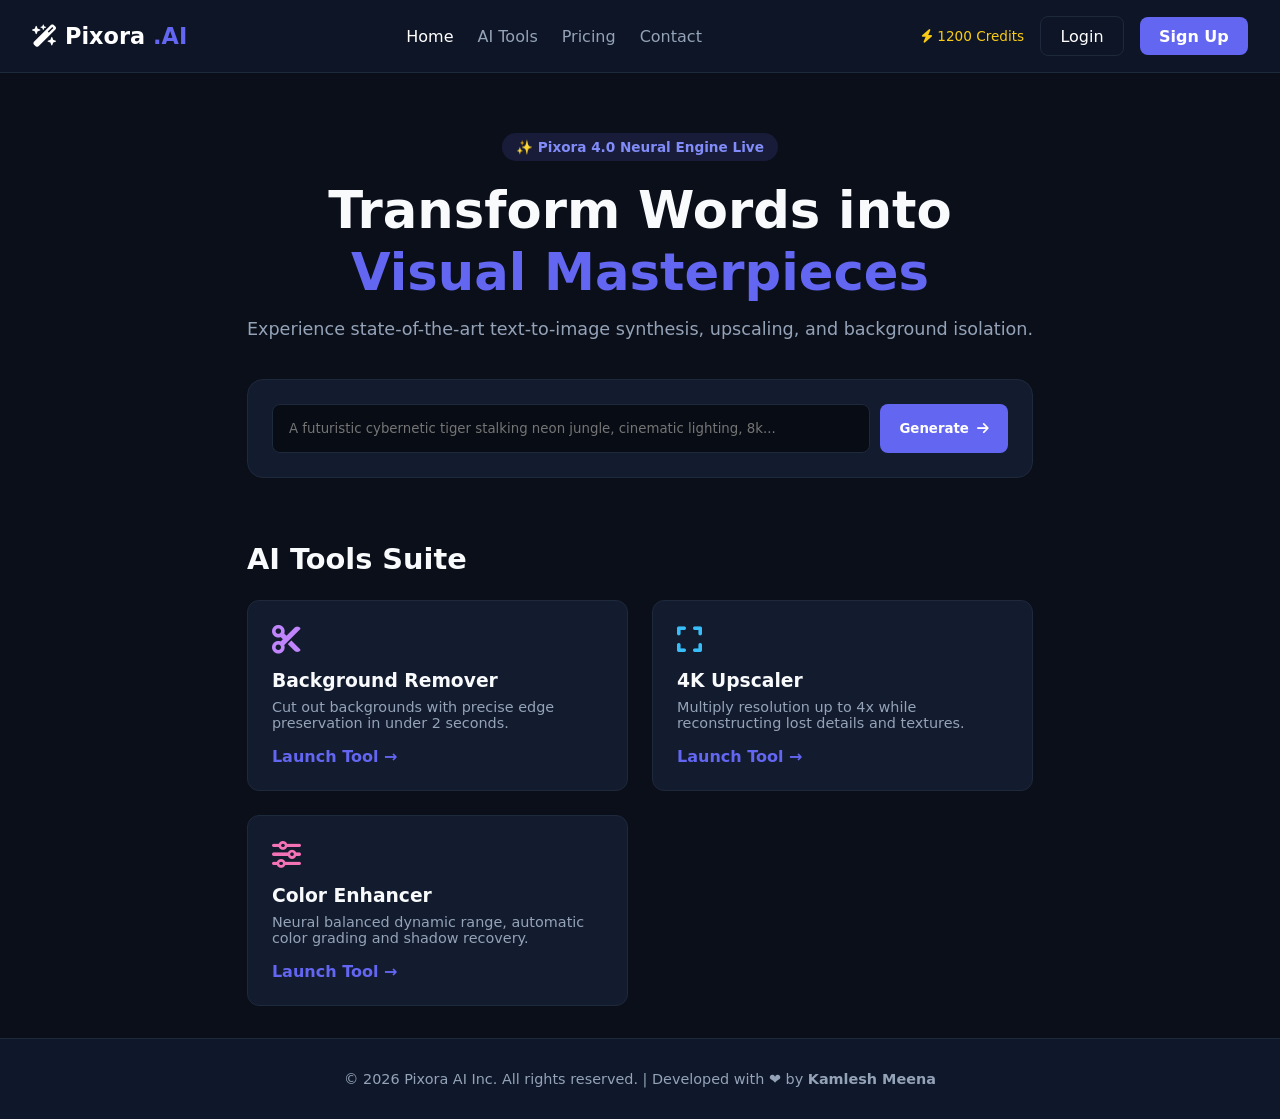
==== commit 52fb5f2d: "Update print statement from 'Hello' to 'Goodbye'" ====
--- a/index.html
+++ b/index.html
@@ -1,1367 +1,85 @@
 <!DOCTYPE html>
 <html lang="en">
 <head>
-  <meta charset="UTF-8" />
-  <meta name="viewport" content="width=device-width, initial-scale=1.0, maximum-scale=1.0, user-scalable=no" />
-  <title>PixoraAI - Ultra Production Creative Studio Pro</title>
-  
-  <link rel="preconnect" href="https://fonts.googleapis.com">
-  <link rel="preconnect" href="https://fonts.gstatic.com" crossorigin>
-  <link href="https://fonts.googleapis.com/css2?family=Plus+Jakarta+Sans:wght@300;400;500;600;700;800&family=JetBrains+Mono:wght@400;500;700&display=swap" rel="stylesheet">
-  
-  <style>
-    :root {
-      --bg-main: #060813;
-      --bg-card: #0d1127;
-      --bg-card-hover: #131938;
-      --bg-elevated: #182046;
-      --bg-input: #0a0d1e;
-      
-      --primary: #8b5cf6;
-      --primary-hover: #7c3aed;
-      --primary-light: #a78bfa;
-      --accent-cyan: #06b6d4;
-      --accent-pink: #ec4899;
-      --accent-green: #10b981;
-      --accent-amber: #f59e0b;
-      --accent-red: #ef4444;
-
-      --text-main: #f8fafc;
-      --text-muted: #94a3b8;
-      --text-dark: #64748b;
-      
-      --border-subtle: #1e293b;
-      --border-glow: rgba(139, 92, 246, 0.35);
-      
-      --radius-sm: 8px;
-      --radius-md: 14px;
-      --radius-lg: 20px;
-      --radius-full: 9999px;
-      
-      --shadow-sm: 0 4px 6px -1px rgba(0, 0, 0, 0.4);
-      --shadow-lg: 0 20px 40px -15px rgba(0, 0, 0, 0.7);
-      --shadow-glow: 0 0 25px rgba(139, 92, 246, 0.25);
-      
-      --transition: all 0.25s cubic-bezier(0.4, 0, 0.2, 1);
-    }
-
-    * {
-      box-sizing: border-box;
-      margin: 0;
-      padding: 0;
-      font-family: 'Plus Jakarta Sans', sans-serif;
-      -webkit-tap-highlight-color: transparent;
-    }
-
-    body {
-      background-color: var(--bg-main);
-      color: var(--text-main);
-      min-height: 100vh;
-      display: flex;
-      flex-direction: column;
-      overflow-x: hidden;
-      background-image: 
-        radial-gradient(circle at 10% 15%, rgba(139, 92, 246, 0.08) 0%, transparent 40%),
-        radial-gradient(circle at 90% 85%, rgba(6, 182, 212, 0.08) 0%, transparent 40%),
-        radial-gradient(circle at 50% 50%, rgba(236, 72, 153, 0.03) 0%, transparent 60%);
-      background-attachment: fixed;
-    }
-
-    /* Custom Scrollbar */
-    ::-webkit-scrollbar {
-      width: 8px;
-      height: 8px;
-    }
-    ::-webkit-scrollbar-track {
-      background: var(--bg-main);
-    }
-    ::-webkit-scrollbar-thumb {
-      background: #1e293b;
-      border-radius: var(--radius-full);
-    }
-    ::-webkit-scrollbar-thumb:hover {
-      background: var(--primary);
-    }
-
-    /* Header */
-    header {
-      position: sticky;
-      top: 0;
-      z-index: 1000;
-      background: rgba(6, 8, 19, 0.85);
-      backdrop-filter: blur(16px);
-      border-bottom: 1px solid var(--border-subtle);
-      padding: 0.9rem 2rem;
-      display: flex;
-      justify-content: space-between;
-      align-items: center;
-    }
-
-    .brand {
-      display: flex;
-      align-items: center;
-      gap: 12px;
-      text-decoration: none;
-    }
-
-    .brand-logo {
-      width: 40px;
-      height: 40px;
-      border-radius: var(--radius-md);
-      background: linear-gradient(135deg, var(--primary), var(--accent-cyan));
-      display: flex;
-      align-items: center;
-      justify-content: center;
-      box-shadow: var(--shadow-glow);
-    }
-
-    .brand-logo svg {
-      width: 22px;
-      height: 22px;
-      fill: #ffffff;
-    }
-
-    .brand-title {
-      font-size: 1.35rem;
-      font-weight: 800;
-      background: linear-gradient(135deg, #ffffff 40%, var(--primary-light));
-      -webkit-background-clip: text;
-      -webkit-text-fill-color: transparent;
-      letter-spacing: -0.5px;
-    }
-
-    .brand-tag {
-      font-size: 0.65rem;
-      font-weight: 700;
-      background: rgba(139, 92, 246, 0.2);
-      color: var(--primary-light);
-      border: 1px solid var(--border-glow);
-      padding: 2px 6px;
-      border-radius: var(--radius-sm);
-      margin-left: 6px;
-      text-transform: uppercase;
-    }
-
-    .nav-actions {
-      display: flex;
-      align-items: center;
-      gap: 16px;
-    }
-
-    .status-pill {
-      display: flex;
-      align-items: center;
-      gap: 8px;
-      background: var(--bg-card);
-      border: 1px solid var(--border-subtle);
-      padding: 6px 14px;
-      border-radius: var(--radius-full);
-      font-size: 0.8rem;
-      color: var(--text-muted);
-    }
-
-    .status-indicator {
-      width: 8px;
-      height: 8px;
-      border-radius: 50%;
-      background: var(--accent-green);
-      box-shadow: 0 0 10px var(--accent-green);
-      animation: pulse 2s infinite;
-    }
-
-    @keyframes pulse {
-      0%, 100% { opacity: 1; }
-      50% { opacity: 0.4; }
-    }
-
-    /* Workspace */
-    main {
-      flex: 1;
-      max-width: 1440px;
-      width: 100%;
-      margin: 0 auto;
-      padding: 2.2rem 2rem;
-      display: flex;
-      flex-direction: column;
-      gap: 2.5rem;
-    }
-
-    .workspace-grid {
-      display: grid;
-      grid-template-columns: 1.15fr 1fr;
-      gap: 2.2rem;
-      align-items: start;
-    }
-
-    @media (max-width: 1024px) {
-      .workspace-grid {
-        grid-template-columns: 1fr;
-      }
-    }
-
-    .control-desk {
-      display: flex;
-      flex-direction: column;
-      gap: 1.2rem;
-    }
-
-    .hero-text h1 {
-      font-size: 2.5rem;
-      font-weight: 800;
-      line-height: 1.15;
-      letter-spacing: -1px;
-      margin-bottom: 0.5rem;
-    }
-
-    .hero-text h1 span {
-      background: linear-gradient(135deg, var(--accent-cyan), var(--primary-light), var(--accent-pink));
-      -webkit-background-clip: text;
-      -webkit-text-fill-color: transparent;
-    }
-
-    .hero-text p {
-      color: var(--text-muted);
-      font-size: 0.95rem;
-      line-height: 1.5;
-    }
-
-    .studio-panel {
-      background: var(--bg-card);
-      border: 1px solid var(--border-subtle);
-      border-radius: var(--radius-lg);
-      padding: 1.6rem;
-      display: flex;
-      flex-direction: column;
-      gap: 1.2rem;
-      box-shadow: var(--shadow-lg);
-    }
-
-    /* Tabs Engine */
-    .tabs-nav {
-      display: flex;
-      background: var(--bg-input);
-      padding: 4px;
-      border-radius: var(--radius-md);
-      border: 1px solid var(--border-subtle);
-      gap: 4px;
-      overflow-x: auto;
-    }
-
-    .tab-btn {
-      flex: 1;
-      background: transparent;
-      border: none;
-      color: var(--text-muted);
-      padding: 10px 12px;
-      font-size: 0.8rem;
-      font-weight: 600;
-      border-radius: var(--radius-sm);
-      cursor: pointer;
-      transition: var(--transition);
-      display: flex;
-      align-items: center;
-      justify-content: center;
-      gap: 6px;
-      white-space: nowrap;
-    }
-
-    .tab-btn.active {
-      background: var(--primary);
-      color: #ffffff;
-      box-shadow: 0 4px 12px rgba(139, 92, 246, 0.4);
-    }
-
-    /* Image-to-Image / Inpainting Dropzone */
-    .upload-zone {
-      display: none;
-      background: var(--bg-input);
-      border: 2px dashed #334155;
-      border-radius: var(--radius-md);
-      padding: 1.2rem;
-      text-align: center;
-      cursor: pointer;
-      transition: var(--transition);
-      position: relative;
-    }
-
-    .upload-zone.active-drag {
-      border-color: var(--accent-cyan);
-      background: rgba(6, 182, 212, 0.05);
-    }
-
-    .upload-zone:hover {
-      border-color: var(--primary);
-    }
-
-    .upload-zone-content {
-      display: flex;
-      flex-direction: column;
-      align-items: center;
-      gap: 8px;
-    }
-
-    .upload-zone-content svg {
-      width: 32px;
-      height: 32px;
-      color: var(--accent-cyan);
-    }
-
-    .upload-thumb-preview {
-      display: none;
-      max-height: 140px;
-      border-radius: var(--radius-sm);
-      margin-top: 8px;
-    }
-
-    /* Masking Canvas Toolbar (For precise Face/Cloth edit) */
-    .inpaint-toolbar {
-      display: none;
-      align-items: center;
-      justify-content: space-between;
-      background: #0a0d1e;
-      padding: 8px 12px;
-      border-radius: var(--radius-sm);
-      border: 1px solid var(--border-subtle);
-      font-size: 0.75rem;
-    }
-
-    .inpaint-tools {
-      display: flex;
-      gap: 8px;
-      align-items: center;
-    }
-
-    .tool-btn {
-      background: #182046;
-      border: 1px solid var(--border-subtle);
-      color: #fff;
-      padding: 4px 8px;
-      border-radius: 4px;
-      cursor: pointer;
-      font-size: 0.75rem;
-    }
-
-    .tool-btn.active {
-      background: var(--accent-pink);
-    }
-
-    /* Form Controls */
-    .input-block {
-      display: flex;
-      flex-direction: column;
-      gap: 0.5rem;
-    }
-
-    .input-label-row {
-      display: flex;
-      justify-content: space-between;
-      align-items: center;
-    }
-
-    .input-label {
-      font-size: 0.82rem;
-      font-weight: 600;
-      color: var(--text-main);
-      display: flex;
-      align-items: center;
-      gap: 6px;
-    }
-
-    .enhancer-btn {
-      background: none;
-      border: none;
-      color: var(--accent-cyan);
-      font-size: 0.75rem;
-      font-weight: 600;
-      cursor: pointer;
-      display: flex;
-      align-items: center;
-      gap: 4px;
-      transition: var(--transition);
-    }
-
-    .enhancer-btn:hover {
-      color: var(--primary-light);
-    }
-
-    textarea, select, input[type="text"] {
-      width: 100%;
-      background: var(--bg-input);
-      border: 1px solid var(--border-subtle);
-      border-radius: var(--radius-md);
-      color: var(--text-main);
-      padding: 10px 12px;
-      font-size: 0.88rem;
-      outline: none;
-      transition: var(--transition);
-    }
-
-    textarea {
-      resize: vertical;
-      min-height: 85px;
-      line-height: 1.45;
-    }
-
-    textarea:focus, select:focus, input[type="text"]:focus {
-      border-color: var(--primary);
-      box-shadow: 0 0 0 3px rgba(139, 92, 246, 0.15);
-    }
-
-    .multi-select-grid {
-      display: grid;
-      grid-template-columns: 1fr 1fr;
-      gap: 0.8rem;
-    }
-
-    @media (max-width: 600px) {
-      .multi-select-grid {
-        grid-template-columns: 1fr;
-      }
-    }
-
-    /* Preset Transformation Chips */
-    .preset-chips {
-      display: flex;
-      gap: 6px;
-      flex-wrap: wrap;
-      margin-top: 4px;
-    }
-
-    .chip {
-      font-size: 0.72rem;
-      padding: 4px 10px;
-      background: #151a38;
-      border: 1px solid var(--border-subtle);
-      border-radius: var(--radius-full);
-      color: #94a3b8;
-      cursor: pointer;
-      transition: var(--transition);
-    }
-
-    .chip:hover {
-      border-color: var(--accent-cyan);
-      color: #ffffff;
-      background: rgba(6, 182, 212, 0.15);
-    }
-
-    /* Sliders */
-    .filter-sliders {
-      background: var(--bg-input);
-      border: 1px solid var(--border-subtle);
-      border-radius: var(--radius-md);
-      padding: 0.9rem;
-      display: grid;
-      grid-template-columns: 1fr 1fr;
-      gap: 0.8rem;
-    }
-
-    .slider-item {
-      display: flex;
-      flex-direction: column;
-      gap: 3px;
-    }
-
-    .slider-header {
-      display: flex;
-      justify-content: space-between;
-      font-size: 0.72rem;
-      color: var(--text-muted);
-    }
-
-    input[type="range"] {
-      accent-color: var(--primary);
-      background: #1e293b;
-      height: 5px;
-      border-radius: var(--radius-full);
-      outline: none;
-      cursor: pointer;
-    }
-
-    /* Action Buttons */
-    .button-group {
-      display: flex;
-      gap: 0.8rem;
-      margin-top: 0.2rem;
-    }
-
-    .btn {
-      flex: 1;
-      padding: 12px 18px;
-      border-radius: var(--radius-md);
-      font-size: 0.9rem;
-      font-weight: 700;
-      border: none;
-      cursor: pointer;
-      display: flex;
-      align-items: center;
-      justify-content: center;
-      gap: 8px;
-      transition: var(--transition);
-      text-decoration: none;
-    }
-
-    .btn-primary {
-      background: linear-gradient(135deg, var(--primary), #6366f1);
-      color: #ffffff;
-      box-shadow: 0 6px 20px rgba(99, 102, 241, 0.35);
-    }
-
-    .btn-primary:hover:not(:disabled) {
-      transform: translateY(-2px);
-      box-shadow: 0 8px 25px rgba(99, 102, 241, 0.5);
-    }
-
-    .btn-primary:disabled {
-      opacity: 0.6;
-      cursor: not-allowed;
-    }
-
-    .btn-secondary {
-      background: var(--bg-elevated);
-      color: var(--text-main);
-      border: 1px solid var(--border-subtle);
-    }
-
-    .btn-secondary:hover:not(:disabled) {
-      background: var(--bg-card-hover);
-      border-color: var(--primary-light);
-    }
-
-    /* Stage Preview */
-    .preview-stage {
-      background: var(--bg-card);
-      border: 1px solid var(--border-subtle);
-      border-radius: var(--radius-lg);
-      padding: 1.4rem;
-      display: flex;
-      flex-direction: column;
-      gap: 1rem;
-      box-shadow: var(--shadow-lg);
-      position: sticky;
-      top: 90px;
-    }
-
-    .viewport {
-      width: 100%;
-      height: 440px;
-      background: #04060c;
-      border-radius: var(--radius-md);
-      border: 1px solid var(--border-subtle);
-      position: relative;
-      overflow: hidden;
-      display: flex;
-      align-items: center;
-      justify-content: center;
-    }
-
-    .canvas-layer {
-      max-width: 100%;
-      max-height: 100%;
-      object-fit: contain;
-      transition: filter 0.2s ease;
-      display: block;
-    }
-
-    /* Drawing Canvas Layer for Inpainting Mask */
-    #mask-canvas {
-      position: absolute;
-      top: 0;
-      left: 0;
-      width: 100%;
-      height: 100%;
-      display: none;
-      cursor: crosshair;
-      z-index: 5;
-    }
-
-    .video-layer {
-      width: 100%;
-      height: 100%;
-      object-fit: cover;
-      display: none;
-    }
-
-    .viewport-overlay {
-      position: absolute;
-      top: 12px;
-      left: 12px;
-      right: 12px;
-      display: flex;
-      justify-content: space-between;
-      align-items: center;
-      pointer-events: none;
-      z-index: 6;
-    }
-
-    .badge {
-      background: rgba(0, 0, 0, 0.75);
-      backdrop-filter: blur(8px);
-      border: 1px solid rgba(255, 255, 255, 0.1);
-      padding: 4px 10px;
-      border-radius: var(--radius-sm);
-      font-size: 0.72rem;
-      font-weight: 700;
-      color: #38bdf8;
-    }
-
-    .loader-ring {
-      display: none;
-      position: absolute;
-      width: 55px;
-      height: 55px;
-      border: 4px solid rgba(139, 92, 246, 0.2);
-      border-top: 4px solid var(--primary-light);
-      border-right: 4px solid var(--accent-cyan);
-      border-radius: 50%;
-      animation: spin 0.7s cubic-bezier(0.68, -0.55, 0.27, 1.55) infinite;
-      z-index: 10;
-    }
-
-    @keyframes spin {
-      0% { transform: rotate(0deg); }
-      100% { transform: rotate(360deg); }
-    }
-
-    .meta-info-box {
-      background: var(--bg-input);
-      border: 1px solid var(--border-subtle);
-      border-radius: var(--radius-md);
-      padding: 0.8rem 1.1rem;
-      display: flex;
-      justify-content: space-between;
-      align-items: center;
-      font-size: 0.78rem;
-    }
-
-    .meta-item {
-      display: flex;
-      flex-direction: column;
-      gap: 2px;
-    }
-
-    .meta-label {
-      color: var(--text-dark);
-      font-size: 0.68rem;
-      text-transform: uppercase;
-      font-weight: 700;
-    }
-
-    .meta-val {
-      font-family: 'JetBrains Mono', monospace;
-      color: var(--text-muted);
-    }
-
-    /* Vault History */
-    .vault-section {
-      display: flex;
-      flex-direction: column;
-      gap: 1.2rem;
-    }
-
-    .section-header {
-      display: flex;
-      justify-content: space-between;
-      align-items: center;
-    }
-
-    .section-title {
-      font-size: 1.35rem;
-      font-weight: 700;
-    }
-
-    .vault-grid {
-      display: grid;
-      grid-template-columns: repeat(auto-fill, minmax(220px, 1fr));
-      gap: 1.2rem;
-    }
-
-    .vault-card {
-      background: var(--bg-card);
-      border: 1px solid var(--border-subtle);
-      border-radius: var(--radius-md);
-      overflow: hidden;
-      transition: var(--transition);
-      cursor: pointer;
-    }
-
-    .vault-card:hover {
-      transform: translateY(-4px);
-      border-color: var(--primary);
-      box-shadow: var(--shadow-lg);
-    }
-
-    .vault-thumb {
-      width: 100%;
-      height: 140px;
-      object-fit: cover;
-      background: #000;
-    }
-
-    .vault-details {
-      padding: 10px 12px;
-      display: flex;
-      flex-direction: column;
-      gap: 3px;
-    }
-
-    .vault-prompt {
-      font-size: 0.76rem;
-      white-space: nowrap;
-      overflow: hidden;
-      text-overflow: ellipsis;
-      color: var(--text-main);
-      font-weight: 500;
-    }
-
-    .vault-meta {
-      font-size: 0.65rem;
-      color: var(--text-dark);
-    }
-
-    /* Toast */
-    .toast-container {
-      position: fixed;
-      bottom: 24px;
-      right: 24px;
-      display: flex;
-      flex-direction: column;
-      gap: 10px;
-      z-index: 2000;
-    }
-
-    .toast {
-      background: var(--bg-card);
-      border: 1px solid var(--border-subtle);
-      border-left: 4px solid var(--primary);
-      padding: 12px 18px;
-      border-radius: var(--radius-sm);
-      font-size: 0.85rem;
-      box-shadow: var(--shadow-lg);
-      display: flex;
-      align-items: center;
-      gap: 10px;
-      animation: slideIn 0.3s cubic-bezier(0.16, 1, 0.3, 1);
-      max-width: 340px;
-    }
-
-    @keyframes slideIn {
-      from { transform: translateX(100%); opacity: 0; }
-      to { transform: translateX(0); opacity: 1; }
-    }
-
-    footer {
-      border-top: 1px solid var(--border-subtle);
-      background: var(--bg-card);
-      padding: 2rem;
-      text-align: center;
-      color: var(--text-muted);
-      font-size: 0.85rem;
-      margin-top: auto;
-    }
-  </style>
+  <meta charset="UTF-8">
+  <meta name="viewport" content="width=device-width, initial-scale=1.0">
+  <title>Pixora AI — Transform Words into Visual Masterpieces</title>
+  <link rel="stylesheet" href="css/style.css">
+  <link rel="stylesheet" href="https://cdnjs.cloudflare.com/ajax/libs/font-awesome/6.4.0/css/all.min.css">
 </head>
 <body>
 
-  <header>
-    <a href="#" class="brand">
-      <div class="brand-logo">
-        <svg viewBox="0 0 24 24"><path d="M12 2L2 7l10 5 10-5-10-5zM2 17l10 5 10-5M2 12l10 5 10-5"/></svg>
-      </div>
-      <div>
-        <span class="brand-title">PixoraAI</span>
-        <span class="brand-tag">Studio Pro Max</span>
-      </div>
+  <header class="navbar">
+    <a href="index.html" class="brand-logo">
+      <i class="fa-solid fa-wand-magic-sparkles"></i> Pixora<span>.AI</span>
     </a>
+    <ul class="nav-links">
+      <li><a href="index.html" class="active">Home</a></li>
+      <li><a href="tools.html">AI Tools</a></li>
+      <li><a href="pricing.html">Pricing</a></li>
+      <li><a href="contact.html">Contact</a></li>
+    </ul>
     <div class="nav-actions">
-      <div class="status-pill">
-        <span class="status-indicator"></span>
-        <span>AI Engine: Active</span>
-      </div>
+      <span style="font-size:0.85rem; color:#facc15;"><i class="fa-solid fa-bolt"></i> <span class="credit-count">1200</span> Credits</span>
+      <a href="login.html" class="btn-outline">Login</a>
+      <a href="signup.html" class="btn-primary">Sign Up</a>
     </div>
   </header>
 
-  <main>
-    <div class="workspace-grid">
+  <main class="main-content" style="text-align: center; max-width: 1000px; margin: 0 auto; padding-top: 4rem;">
+    <span style="background: rgba(99, 102, 241, 0.15); color: #818cf8; padding: 6px 14px; border-radius: 20px; font-size: 0.85rem; font-weight: 600;">
+      ✨ Pixora 4.0 Neural Engine Live
+    </span>
+    
+    <h1 style="font-size: 3.2rem; font-weight: 800; margin-top: 1.5rem; line-height: 1.2;">
+      Transform Words into <br><span style="color: #6366f1;">Visual Masterpieces</span>
+    </h1>
+    <p style="color: var(--text-secondary); margin-top: 1rem; font-size: 1.1rem;">
+      Experience state-of-the-art text-to-image synthesis, upscaling, and background isolation.
+    </p>
+
+    <div style="background: var(--bg-card); padding: 1.5rem; border-radius: 16px; border: 1px solid var(--border-color); margin-top: 2.5rem; text-align: left;">
+      <div style="display: flex; gap: 10px;">
+        <input type="text" id="prompt-input" placeholder="A futuristic cybernetic tiger stalking neon jungle, cinematic lighting, 8k..." 
+               style="flex: 1; padding: 1rem; border-radius: 8px; border: 1px solid var(--border-color); background: #080c14; color: #fff; outline: none;">
+        <button class="btn-primary" onclick="window.location.href='generator.html'" style="display: flex; align-items: center; gap: 8px;">
+          Generate <i class="fa-solid fa-arrow-right"></i>
+        </button>
+      </div>
+    </div>
+
+    <h2 style="margin-top: 4rem; text-align: left; font-size: 1.8rem;">AI Tools Suite</h2>
+    <div style="display: grid; grid-template-columns: repeat(auto-fit, minmax(280px, 1fr)); gap: 1.5rem; margin-top: 1.5rem; text-align: left;">
       
-      <div class="control-desk">
-        <div class="hero-text">
-          <h1>Universal <span>AI Transformation</span> Studio</h1>
-          <p>Text-to-Image, AI Motion Video, & Custom Image Upload Face/Cloth/Object Inpainting.</p>
-        </div>
-
-        <div class="studio-panel">
-          <div class="tabs-nav">
-            <button class="tab-btn active" id="tab-img" onclick="switchMode('image')">
-              <svg width="15" height="15" fill="none" stroke="currentColor" stroke-width="2" viewBox="0 0 24 24"><rect width="18" height="18" x="3" y="3" rx="2"/><circle cx="9" cy="9" r="2"/><path d="m21 15-3.086-3.086a2 2 0 0 0-2.828 0L6 21"/></svg>
-              Text to Image
-            </button>
-            <button class="tab-btn" id="tab-edit" onclick="switchMode('inpaint')">
-              <svg width="15" height="15" fill="none" stroke="currentColor" stroke-width="2" viewBox="0 0 24 24"><path d="M11 4H4a2 2 0 0 0-2 2v14a2 2 0 0 0 2 2h14a2 2 0 0 0 2-2v-7"/><path d="M18.5 2.5a2.121 2.121 0 0 1 3 3L12 15l-4 1 1-4 9.5-9.5z"/></svg>
-              Photo Upload &amp; Swap
-            </button>
-            <button class="tab-btn" id="tab-vid" onclick="switchMode('video')">
-              <svg width="15" height="15" fill="none" stroke="currentColor" stroke-width="2" viewBox="0 0 24 24"><polygon points="23 7 16 12 23 17 23 7"/><rect width="14" height="14" x="1" y="5" rx="2"/></svg>
-              Cinema Motion
-            </button>
-          </div>
-
-          <div class="upload-zone" id="upload-container" onclick="document.getElementById('file-uploader').click()">
-            <input type="file" id="file-uploader" accept="image/*" style="display:none;" onchange="handleImageUpload(event)" />
-            <div class="upload-zone-content">
-              <svg fill="none" stroke="currentColor" stroke-width="2" viewBox="0 0 24 24"><path d="M21 15v4a2 2 0 0 1-2 2H5a2 2 0 0 1-2-2v-4M17 8l-5-5-5 5M12 3v12"/></svg>
-              <div><strong>Click ya Drag karke apni Image yahan Dalein</strong></div>
-              <div style="font-size:0.75rem; color:#64748b;">Face Swap, Clothes Change, ya Background replace karne ke liye</div>
-              <img id="upload-preview" class="upload-thumb-preview" alt="Uploaded Thumbnail" />
-            </div>
-          </div>
-
-          <div class="inpaint-toolbar" id="inpaint-tools-bar">
-            <span>Brush Tool: Edit Specific Area (Face/Clothes)</span>
-            <div class="inpaint-tools">
-              <button class="tool-btn active" id="btn-brush" onclick="toggleBrush(true)">Brush</button>
-              <button class="tool-btn" onclick="clearMask()">Clear Mask</button>
-            </div>
-          </div>
-
-          <div class="input-block">
-            <div class="input-label-row">
-              <label class="input-label" for="prompt-input" id="prompt-label">
-                <svg width="15" height="15" fill="none" stroke="currentColor" stroke-width="2" viewBox="0 0 24 24"><path d="M12 20h9M16.5 3.5a2.121 2.121 0 0 1 3 3L7 19l-4 1 1-4L16.5 3.5z"/></svg>
-                Master Prompt
-              </label>
-              <button class="enhancer-btn" onclick="enhancePrompt()">
-                <svg width="13" height="13" fill="none" stroke="currentColor" stroke-width="2" viewBox="0 0 24 24"><path d="m12 3-1.912 5.813a2 2 0 0 1-1.275 1.275L3 12l5.813 1.912a2 2 0 0 1 1.275 1.275L12 21l1.912-5.813a2 2 0 0 1 1.275-1.275L21 12l-5.813-1.912a2 2 0 0 1-1.275-1.275L12 3Z"/></svg>
-                Enhance Prompt (AI)
-              </button>
-            </div>
-            <textarea id="prompt-input" placeholder="Type what you want to generate or change...">Royal Bengal Tiger in futuristic neon cyberpunk jungle, 8k resolution, cinematic lighting</textarea>
-            
-            <div class="preset-chips" id="inpaint-preset-chips" style="display:none;">
-              <span class="chip" onclick="applyPreset('Change cloth to luxury black tuxedo suit, photorealistic, 8k')">&#128084; Black Tuxedo Suit</span>
-              <span class="chip" onclick="applyPreset('Change face into handsome sharp cinematic model face')">&#128104; Model Face</span>
-              <span class="chip" onclick="applyPreset('Change clothes to futuristic golden sci-fi robotic armor')">&#129302; Cyber Armor</span>
-              <span class="chip" onclick="applyPreset('Change background into Tokyo rainy neon street night')">&#127750; Tokyo Neon City</span>
-              <span class="chip" onclick="applyPreset('Change clothes to traditional royal Indian sherwani with gold embroidery')">&#128088; Royal Sherwani</span>
-            </div>
-          </div>
-
-          <div class="multi-select-grid">
-            <div class="input-block">
-              <label class="input-label">Aspect Ratio</label>
-              <select id="ratio-select">
-                <option value="1280x720">16:9 Landscape (YouTube / 4K)</option>
-                <option value="1080x1080">1:1 Square (Instagram)</option>
-                <option value="720x1280">9:16 Portrait (Reels / Shorts)</option>
-                <option value="1920x1080">16:9 Full HD</option>
-              </select>
-            </div>
-            <div class="input-block">
-              <label class="input-label">Art Direction</label>
-              <select id="style-select">
-                <option value="photorealistic, 8k resolution, highly detailed, shot on 35mm lens">Ultra Photorealistic</option>
-                <option value="cinematic mood, volumetric lighting, epic scene, unreal engine 5 render">Cinematic Masterpiece</option>
-                <option value="cyberpunk aesthetic, high contrast, neon glow, intricate mechanics">Cyberpunk / Sci-Fi</option>
-                <option value="anime key visual, studio ghibli style, vibrant colors">Anime Art Studio</option>
-                <option value="3D Pixar animation style, soft lighting, vibrant">3D Animation</option>
-              </select>
-            </div>
-          </div>
-
-          <div class="input-block">
-            <label class="input-label">Post-Processing Sliders</label>
-            <div class="filter-sliders">
-              <div class="slider-item">
-                <div class="slider-header"><span>Brightness</span><span id="val-bright">100%</span></div>
-                <input type="range" id="filter-bright" min="50" max="150" value="100" oninput="applyFilters()" />
-              </div>
-              <div class="slider-item">
-                <div class="slider-header"><span>Contrast</span><span id="val-contrast">100%</span></div>
-                <input type="range" id="filter-contrast" min="50" max="150" value="100" oninput="applyFilters()" />
-              </div>
-              <div class="slider-item">
-                <div class="slider-header"><span>Saturation</span><span id="val-saturate">100%</span></div>
-                <input type="range" id="filter-saturate" min="0" max="200" value="100" oninput="applyFilters()" />
-              </div>
-              <div class="slider-item">
-                <div class="slider-header"><span>Sepia</span><span id="val-sepia">0%</span></div>
-                <input type="range" id="filter-sepia" min="0" max="100" value="0" oninput="applyFilters()" />
-              </div>
-            </div>
-          </div>
-
-          <div class="button-group">
-            <button class="btn btn-primary" id="btn-generate" onclick="executeGeneration()">
-              <svg width="18" height="18" fill="none" stroke="currentColor" stroke-width="2" viewBox="0 0 24 24"><polygon points="13 2 3 14 12 14 11 22 21 10 12 10 13 2"/></svg>
-              <span id="btn-gen-text">Generate AI Master</span>
-            </button>
-            <button class="btn btn-secondary" onclick="exportActiveAsset()">
-              <svg width="18" height="18" fill="none" stroke="currentColor" stroke-width="2" viewBox="0 0 24 24"><path d="M21 15v4a2 2 0 0 1-2 2H5a2 2 0 0 1-2-2v-4M7 10l5 5 5-5M12 15V3"/></svg>
-              Download
-            </button>
-          </div>
-        </div>
+      <div class="tool-card">
+        <i class="fa-solid fa-scissors" style="color: #c084fc; font-size: 1.8rem; margin-bottom: 1rem;"></i>
+        <h3>Background Remover</h3>
+        <p style="color: var(--text-secondary); font-size: 0.9rem; margin: 0.5rem 0 1rem;">Cut out backgrounds with precise edge preservation in under 2 seconds.</p>
+        <a href="bg-remover.html" style="color: var(--accent-purple); font-weight: 600;">Launch Tool →</a>
       </div>
 
-      <div class="preview-stage">
-        <div class="viewport" id="viewport-box">
-          <div class="viewport-overlay">
-            <div class="badge" id="render-badge">4K MASTER ENGINE</div>
-            <div class="badge" id="fps-badge">GPU ONLINE</div>
-          </div>
-          
-          <div class="loader-ring" id="engine-loader"></div>
-          
-          <img id="active-image" class="canvas-layer" src="https://picsum.photos/1280/720?random=1" alt="Active AI Visual" crossOrigin="anonymous" />
-          <canvas id="mask-canvas"></canvas>
-          <video id="active-video" class="video-layer" loop muted playsinline autoplay></video>
-        </div>
+      <div class="tool-card">
+        <i class="fa-solid fa-expand" style="color: #38bdf8; font-size: 1.8rem; margin-bottom: 1rem;"></i>
+        <h3>4K Upscaler</h3>
+        <p style="color: var(--text-secondary); font-size: 0.9rem; margin: 0.5rem 0 1rem;">Multiply resolution up to 4x while reconstructing lost details and textures.</p>
+        <a href="upscaler.html" style="color: var(--accent-purple); font-weight: 600;">Launch Tool →</a>
+      </div>
 
-        <div class="meta-info-box">
-          <div class="meta-item">
-            <span class="meta-label">Resolution</span>
-            <span class="meta-val" id="meta-res">1280 x 720</span>
-          </div>
-          <div class="meta-item">
-            <span class="meta-label">Seed ID</span>
-            <span class="meta-val" id="meta-seed">#583920</span>
-          </div>
-          <div class="meta-item">
-            <span class="meta-label">Render Time</span>
-            <span class="meta-val" id="meta-time">0.38s</span>
-          </div>
-          <div class="meta-item">
-            <span class="meta-label">Status</span>
-            <span class="meta-val" style="color: var(--accent-green);">Ready</span>
-          </div>
-        </div>
+      <div class="tool-card">
+        <i class="fa-solid fa-sliders" style="color: #f472b6; font-size: 1.8rem; margin-bottom: 1rem;"></i>
+        <h3>Color Enhancer</h3>
+        <p style="color: var(--text-secondary); font-size: 0.9rem; margin: 0.5rem 0 1rem;">Neural balanced dynamic range, automatic color grading and shadow recovery.</p>
+        <a href="enhancer.html" style="color: var(--accent-purple); font-weight: 600;">Launch Tool →</a>
       </div>
 
     </div>
-
-    <div class="vault-section">
-      <div class="section-header">
-        <div class="section-title">Session Asset Vault</div>
-        <button class="enhancer-btn" onclick="clearVault()">Clear History</button>
-      </div>
-      <div class="vault-grid" id="vault-container"></div>
-    </div>
   </main>
 
-  <div class="toast-container" id="toast-shelf"></div>
-
   <footer>
-    &copy; 2026 PixoraAI Studio Platform. Multi-layer AI rendering engine.
+    <p>© 2026 Pixora AI Inc. All rights reserved. | Developed with ❤️ by <strong>Kamlesh Meena</strong></p>
   </footer>
 
-  <script>
-    const State = {
-      mode: 'image',
-      activeUrl: '',
-      uploadedBase64: null,
-      isDrawing: false,
-      history: JSON.parse(localStorage.getItem('pixora_vault') || '[]'),
-      isProcessing: false,
-      sampleVideos: [
-        'https://commondatastorage.googleapis.com/gtv-videos-bucket/sample/ForBiggerBlazes.mp4',
-        'https://commondatastorage.googleapis.com/gtv-videos-bucket/sample/ForBiggerEscapes.mp4',
-        'https://commondatastorage.googleapis.com/gtv-videos-bucket/sample/ElephantsDream.mp4'
-      ]
-    };
-
-    /* Init Core */
-    window.addEventListener('DOMContentLoaded', () => {
-      renderVault();
-      setupCanvasMask();
-      triggerToast('PixoraAI Universal Studio Active', 'info');
-    });
-
-    /* Tab Switcher */
-    function switchMode(mode) {
-      State.mode = mode;
-      document.getElementById('tab-img').classList.toggle('active', mode === 'image');
-      document.getElementById('tab-edit').classList.toggle('active', mode === 'inpaint');
-      document.getElementById('tab-vid').classList.toggle('active', mode === 'video');
-
-      const uploadBox = document.getElementById('upload-container');
-      const inpaintTools = document.getElementById('inpaint-tools-bar');
-      const chips = document.getElementById('inpaint-preset-chips');
-      const maskCanvas = document.getElementById('mask-canvas');
-      const promptLabel = document.getElementById('prompt-label');
-      const genBtnText = document.getElementById('btn-gen-text');
-      const badge = document.getElementById('render-badge');
-
-      if (mode === 'inpaint') {
-        uploadBox.style.display = 'block';
-        inpaintTools.style.display = 'flex';
-        chips.style.display = 'flex';
-        maskCanvas.style.display = 'block';
-        badge.innerText = 'PHOTO SWAP & INPAINT';
-        genBtnText.innerText = 'Transform Uploaded Image';
-        promptLabel.innerHTML = `<svg width="15" height="15" fill="none" stroke="currentColor" stroke-width="2" viewBox="0 0 24 24"><path d="M12 20h9M16.5 3.5a2.121 2.121 0 0 1 3 3L7 19l-4 1 1-4L16.5 3.5z"/></svg> Transformation Instruction (Face / Clothes / Background)`;
-        triggerToast('Upload photo to start Face / Clothes transformation', 'info');
-      } else if (mode === 'video') {
-        uploadBox.style.display = 'none';
-        inpaintTools.style.display = 'none';
-        chips.style.display = 'none';
-        maskCanvas.style.display = 'none';
-        badge.innerText = 'CINEMA MOTION ENGINE';
-        genBtnText.innerText = 'Render Cinema Video';
-        triggerToast('Switched to Video Mode', 'info');
-      } else {
-        uploadBox.style.display = 'none';
-        inpaintTools.style.display = 'none';
-        chips.style.display = 'none';
-        maskCanvas.style.display = 'none';
-        badge.innerText = '4K MASTER ENGINE';
-        genBtnText.innerText = 'Generate AI Master';
-        triggerToast('Switched to Text-to-Image Mode', 'info');
-      }
-    }
-
-    /* Image Upload Handling */
-    function handleImageUpload(e) {
-      const file = e.target.files[0];
-      if (!file) return;
-
-      const reader = new FileReader();
-      reader.onload = function(event) {
-        State.uploadedBase64 = event.target.result;
-        
-        const previewImg = document.getElementById('upload-preview');
-        previewImg.src = event.target.result;
-        previewImg.style.display = 'block';
-
-        const activeImg = document.getElementById('active-image');
-        activeImg.src = event.target.result;
-        activeImg.style.display = 'block';
-        document.getElementById('active-video').style.display = 'none';
-
-        resizeCanvasToMatchImage();
-        triggerToast('Photo loaded! Now specify changes in prompt', 'success');
-      };
-      reader.readAsDataURL(file);
-    }
-
-    /* Inpaint Canvas Masking Engine */
-    function setupCanvasMask() {
-      const canvas = document.getElementById('mask-canvas');
-      const ctx = canvas.getContext('2d');
-      const viewport = document.getElementById('viewport-box');
-
-      canvas.width = viewport.clientWidth;
-      canvas.height = viewport.clientHeight;
-
-      let painting = false;
-
-      function startPosition(e) {
-        if(State.mode !== 'inpaint') return;
-        painting = true;
-        draw(e);
-      }
-
-      function finishedPosition() {
-        painting = false;
-        ctx.beginPath();
-      }
-
-      function draw(e) {
-        if (!painting || State.mode !== 'inpaint') return;
-        const rect = canvas.getBoundingClientRect();
-        const x = (e.clientX || e.touches[0].clientX) - rect.left;
-        const y = (e.clientY || e.touches[0].clientY) - rect.top;
-
-        ctx.lineWidth = 28;
-        ctx.lineCap = 'round';
-        ctx.strokeStyle = 'rgba(236, 72, 153, 0.55)';
-
-        ctx.lineTo(x, y);
-        ctx.stroke();
-        ctx.beginPath();
-        ctx.moveTo(x, y);
-      }
-
-      canvas.addEventListener('mousedown', startPosition);
-      canvas.addEventListener('mouseup', finishedPosition);
-      canvas.addEventListener('mousemove', draw);
-      canvas.addEventListener('touchstart', startPosition);
-      canvas.addEventListener('touchend', finishedPosition);
-      canvas.addEventListener('touchmove', draw);
-    }
-
-    function resizeCanvasToMatchImage() {
-      const canvas = document.getElementById('mask-canvas');
-      const viewport = document.getElementById('viewport-box');
-      canvas.width = viewport.clientWidth;
-      canvas.height = viewport.clientHeight;
-    }
-
-    function clearMask() {
-      const canvas = document.getElementById('mask-canvas');
-      const ctx = canvas.getContext('2d');
-      ctx.clearRect(0, 0, canvas.width, canvas.height);
-      triggerToast('Mask Cleared', 'info');
-    }
-
-    function toggleBrush(val) {
-      document.getElementById('mask-canvas').style.pointerEvents = val ? 'auto' : 'none';
-    }
-
-    function applyPreset(presetText) {
-      document.getElementById('prompt-input').value = presetText;
-      triggerToast('Preset Applied to Prompt', 'success');
-    }
-
-    /* Prompt Enhancer */
-    function enhancePrompt() {
-      const field = document.getElementById('prompt-input');
-      const modifiers = [
-        "hyperrealistic textures, intricate cinematic lighting, octane render, 8k resolution, photorealistic",
-        "unreal engine 5, masterpiece quality, award-winning cinematography, ultra sharp focus",
-        "detailed intricate fabrics, studio lighting, highly refined face contours, aesthetic perfection"
-      ];
-      const randomMod = modifiers[Math.floor(Math.random() * modifiers.length)];
-      if (!field.value.includes(randomMod)) {
-        field.value = `${field.value.trim()}, ${randomMod}`;
-        triggerToast('Prompt Optimized by AI', 'success');
-      }
-    }
-
-    /* Master Execution Pipeline */
-    function executeGeneration() {
-      if (State.isProcessing) return;
-
-      const prompt = document.getElementById('prompt-input').value.trim();
-      const style = document.getElementById('style-select').value;
-      const [width, height] = document.getElementById('ratio-select').value.split('x');
-      const seed = Math.floor(Math.random() * 999999);
-
-      if (!prompt) {
-        triggerToast('Please provide a prompt description!', 'error');
-        return;
-      }
-
-      setProcessingState(true);
-      const startTime = performance.now();
-
-      if (State.mode === 'inpaint') {
-        renderInpaintPipeline(prompt, style, width, height, seed, startTime);
-      } else if (State.mode === 'image') {
-        renderImagePipeline(prompt, style, width, height, seed, startTime);
-      } else {
-        renderVideoPipeline(prompt, startTime);
-      }
-    }
-
-    /* Image-to-Image / Inpainting Pipeline */
-    function renderInpaintPipeline(prompt, style, width, height, seed, startTime) {
-      const fullPrompt = encodeURIComponent(`transformation of subject: ${prompt}, ${style}`);
-      const transformedUrl = `https://image.pollinations.ai/prompt/${fullPrompt}?width=${width}&height=${height}&seed=${seed}&nologo=true`;
-
-      const img = document.getElementById('active-image');
-      const tempImg = new Image();
-      tempImg.crossOrigin = 'anonymous';
-      tempImg.src = transformedUrl;
-
-      tempImg.onload = () => {
-        img.src = transformedUrl;
-        clearMask();
-        finalizeMedia(transformedUrl, width, height, seed, startTime);
-      };
-
-      tempImg.onerror = () => {
-        img.src = transformedUrl;
-        finalizeMedia(transformedUrl, width, height, seed, startTime);
-      };
-    }
-
-    /* Text-to-Image Pipeline */
-    function renderImagePipeline(prompt, style, width, height, seed, startTime) {
-      const fullPrompt = encodeURIComponent(`${prompt}, ${style}`);
-      const primaryUrl = `https://image.pollinations.ai/prompt/${fullPrompt}?width=${width}&height=${height}&seed=${seed}&nologo=true`;
-
-      const img = document.getElementById('active-image');
-      const vid = document.getElementById('active-video');
-      vid.style.display = 'none';
-      img.style.display = 'block';
-
-      const imageLoader = new Image();
-      imageLoader.crossOrigin = 'anonymous';
-      imageLoader.src = primaryUrl;
-
-      imageLoader.onload = () => {
-        finalizeMedia(primaryUrl, width, height, seed, startTime);
-      };
-
-      imageLoader.onerror = () => {
-        const fallbackUrl = `https://images.unsplash.com/photo-1618005182384-a83a8bd57fbe?auto=format&fit=crop&w=${width}&h=${height}&q=80`;
-        img.src = fallbackUrl;
-        finalizeMedia(fallbackUrl, width, height, seed, startTime);
-      };
-    }
-
-    /* Video Pipeline */
-    function renderVideoPipeline(prompt, startTime) {
-      const img = document.getElementById('active-image');
-      const vid = document.getElementById('active-video');
-      
-      img.style.display = 'none';
-      vid.style.display = 'block';
-
-      const randomVid = State.sampleVideos[Math.floor(Math.random() * State.sampleVideos.length)];
-      vid.src = randomVid;
-      
-      vid.onloadeddata = () => {
-        vid.play();
-        finalizeMedia(randomVid, 1920, 1080, Math.floor(Math.random() * 88888), startTime);
-      };
-    }
-
-    /* Finalize Render */
-    function finalizeMedia(url, width, height, seed, startTime) {
-      State.activeUrl = url;
-      const duration = ((performance.now() - startTime) / 1000).toFixed(2);
-
-      if (State.mode !== 'video') {
-        document.getElementById('active-image').src = url;
-      }
-
-      document.getElementById('meta-res').innerText = `${width} x ${height}`;
-      document.getElementById('meta-seed').innerText = `#${seed}`;
-      document.getElementById('meta-time').innerText = `${duration}s`;
-
-      saveToVault(url, document.getElementById('prompt-input').value);
-      setProcessingState(false);
-      triggerToast('AI Transformation Complete!', 'success');
-    }
-
-    /* Filters Controller */
-    function applyFilters() {
-      const b = document.getElementById('filter-bright').value;
-      const c = document.getElementById('filter-contrast').value;
-      const s = document.getElementById('filter-saturate').value;
-      const sep = document.getElementById('filter-sepia').value;
-
-      document.getElementById('val-bright').innerText = `${b}%`;
-      document.getElementById('val-contrast').innerText = `${c}%`;
-      document.getElementById('val-saturate').innerText = `${s}%`;
-      document.getElementById('val-sepia').innerText = `${sep}%`;
-
-      const filterStyle = `brightness(${b}%) contrast(${c}%) saturate(${s}%) sepia(${sep}%)`;
-      document.getElementById('active-image').style.filter = filterStyle;
-      document.getElementById('active-video').style.filter = filterStyle;
-    }
-
-    /* Asset Export */
-    async function exportActiveAsset() {
-      if (!State.activeUrl) {
-        triggerToast('No active asset to export!', 'error');
-        return;
-      }
-
-      triggerToast('Exporting high quality file...', 'info');
-
-      try {
-        if (State.mode !== 'video') {
-          const img = document.getElementById('active-image');
-          const canvas = document.createElement('canvas');
-          const ctx = canvas.getContext('2d');
-          
-          canvas.width = img.naturalWidth || 1280;
-          canvas.height = img.naturalHeight || 720;
-
-          ctx.filter = img.style.filter || 'none';
-          ctx.drawImage(img, 0, 0, canvas.width, canvas.height);
-
-          const link = document.createElement('a');
-          link.download = `PixoraAI_${Date.now()}.png`;
-          link.href = canvas.toDataURL('image/png');
-          link.click();
-        } else {
-          const link = document.createElement('a');
-          link.href = State.activeUrl;
-          link.download = `PixoraAI_Cinema_${Date.now()}.mp4`;
-          link.target = '_blank';
-          link.click();
-        }
-        triggerToast('Download Started Successfully!', 'success');
-      } catch (err) {
-        window.open(State.activeUrl, '_blank');
-      }
-    }
-
-    /* Vault / History Controller */
-    function saveToVault(url, prompt) {
-      const record = { id: Date.now(), url, prompt, type: State.mode };
-      State.history.unshift(record);
-      if (State.history.length > 8) State.history.pop();
-      localStorage.setItem('pixora_vault', JSON.stringify(State.history));
-      renderVault();
-    }
-
-    function renderVault() {
-      const container = document.getElementById('vault-container');
-      container.innerHTML = '';
-      
-      State.history.forEach(item => {
-        const card = document.createElement('div');
-        card.className = 'vault-card';
-        card.innerHTML = `
-          <img class="vault-thumb" src="${item.url}" alt="Saved Asset" loading="lazy" />
-          <div class="vault-details">
-            <div class="vault-prompt">${item.prompt}</div>
-            <div class="vault-meta">${item.type.toUpperCase()} • Cached</div>
-          </div>
-        `;
-        card.onclick = () => {
-          if (item.type !== 'video') {
-            switchMode('image');
-            document.getElementById('active-image').src = item.url;
-            State.activeUrl = item.url;
-          }
-        };
-        container.appendChild(card);
-      });
-    }
-
-    function clearVault() {
-      State.history = [];
-      localStorage.removeItem('pixora_vault');
-      renderVault();
-      triggerToast('History Cleared', 'info');
-    }
-
-    /* State Manager */
-    function setProcessingState(loading) {
-      State.isProcessing = loading;
-      document.getElementById('engine-loader').style.display = loading ? 'block' : 'none';
-      document.getElementById('btn-generate').disabled = loading;
-      document.getElementById('btn-gen-text').innerText = loading ? 'Computing Neural Weights...' : 'Generate AI Master';
-    }
-
-    /* Toast Dispatcher */
-    function triggerToast(message, type = 'info') {
-      const shelf = document.getElementById('toast-shelf');
-      const toast = document.createElement('div');
-      toast.className = 'toast';
-      
-      const colors = {
-        success: 'var(--accent-green)',
-        error: 'var(--accent-red)',
-        info: 'var(--primary)'
-      };
-      
-      toast.style.borderLeftColor = colors[type] || colors.info;
-      toast.innerHTML = `
-        <svg width="16" height="16" fill="none" stroke="${colors[type]}" stroke-width="2" viewBox="0 0 24 24"><circle cx="12" cy="12" r="10"/><path d="m9 12 2 2 4-4"/></svg>
-        <span>${message}</span>
-      `;
-      
-      shelf.appendChild(toast);
-      setTimeout(() => {
-        toast.style.opacity = '0';
-        setTimeout(() => toast.remove(), 300);
-      }, 3500);
-    }
-  </script>
+  <script src="js/app.js"></script>
 </body>
 </html>
+
--- a/css/style.css
+++ b/css/style.css
@@ -0,0 +1,213 @@
+:root {
+  --bg-main: #0b0f19;
+  --bg-card: #131b2e;
+  --bg-sidebar: #0f172a;
+  --border-color: #1e293b;
+  --accent-purple: #6366f1;
+  --accent-hover: #4f46e5;
+  --text-primary: #f8fafc;
+  --text-secondary: #94a3b8;
+  --font-family: 'Inter', system-ui, -apple-system, sans-serif;
+}
+
+* {
+  margin: 0;
+  padding: 0;
+  box-sizing: border-box;
+  font-family: var(--font-family);
+}
+
+body {
+  background-color: var(--bg-main);
+  color: var(--text-primary);
+  min-height: 100vh;
+  display: flex;
+  flex-direction: column;
+}
+
+a {
+  text-decoration: none;
+  color: inherit;
+}
+
+/* Glassmorphic Navbar */
+.navbar {
+  display: flex;
+  justify-content: space-between;
+  align-items: center;
+  padding: 1rem 2rem;
+  background: rgba(15, 23, 42, 0.85);
+  backdrop-filter: blur(12px);
+  border-bottom: 1px solid var(--border-color);
+  position: sticky;
+  top: 0;
+  z-index: 50;
+}
+
+.brand-logo {
+  font-size: 1.4rem;
+  font-weight: 700;
+  color: #fff;
+  display: flex;
+  align-items: center;
+  gap: 8px;
+}
+
+.brand-logo span {
+  color: var(--accent-purple);
+}
+
+.nav-links {
+  display: flex;
+  gap: 1.5rem;
+  list-style: none;
+}
+
+.nav-links a {
+  color: var(--text-secondary);
+  font-weight: 500;
+  transition: color 0.2s;
+}
+
+.nav-links a:hover, .nav-links a.active {
+  color: #fff;
+}
+
+.nav-actions {
+  display: flex;
+  gap: 1rem;
+  align-items: center;
+}
+
+.btn-primary {
+  background: var(--accent-purple);
+  color: #fff;
+  padding: 0.6rem 1.2rem;
+  border-radius: 8px;
+  font-weight: 600;
+  border: none;
+  cursor: pointer;
+  transition: all 0.2s ease;
+}
+
+.btn-primary:hover {
+  background: var(--accent-hover);
+  transform: translateY(-1px);
+}
+
+.btn-outline {
+  background: transparent;
+  border: 1px solid var(--border-color);
+  color: #fff;
+  padding: 0.6rem 1.2rem;
+  border-radius: 8px;
+  cursor: pointer;
+}
+
+/* Studio Layout (Sidebar + Main View) */
+.studio-layout {
+  display: flex;
+  flex: 1;
+}
+
+.sidebar {
+  width: 260px;
+  background: var(--bg-sidebar);
+  border-right: 1px solid var(--border-color);
+  padding: 1.5rem 1rem;
+  display: flex;
+  flex-direction: column;
+  justify-content: space-between;
+}
+
+.sidebar-menu {
+  list-style: none;
+  display: flex;
+  flex-direction: column;
+  gap: 0.5rem;
+}
+
+.sidebar-menu a {
+  display: flex;
+  align-items: center;
+  gap: 12px;
+  padding: 0.75rem 1rem;
+  border-radius: 8px;
+  color: var(--text-secondary);
+  transition: all 0.2s;
+}
+
+.sidebar-menu a:hover, .sidebar-menu a.active {
+  background: var(--accent-purple);
+  color: #fff;
+}
+
+.main-content {
+  flex: 1;
+  padding: 2rem;
+  overflow-y: auto;
+}
+
+/* Cards & Canvas Workspace */
+.tool-card {
+  background: var(--bg-card);
+  border: 1px solid var(--border-color);
+  border-radius: 12px;
+  padding: 1.5rem;
+  transition: transform 0.2s, border-color 0.2s;
+}
+
+.tool-card:hover {
+  transform: translateY(-4px);
+  border-color: var(--accent-purple);
+}
+
+.canvas-container {
+  background: #080c14;
+  border: 2px dashed var(--border-color);
+  border-radius: 16px;
+  height: 480px;
+  display: flex;
+  flex-direction: column;
+  align-items: center;
+  justify-content: center;
+  position: relative;
+  overflow: hidden;
+}
+
+/* Split Image Slider */
+.split-view {
+  position: relative;
+  width: 100%;
+  height: 100%;
+  overflow: hidden;
+}
+
+.split-view img {
+  position: absolute;
+  top: 0;
+  left: 0;
+  width: 100%;
+  height: 100%;
+  object-fit: cover;
+}
+
+.split-overlay {
+  position: absolute;
+  top: 0;
+  left: 0;
+  width: 50%;
+  height: 100%;
+  overflow: hidden;
+  border-right: 2px solid var(--accent-purple);
+}
+
+/* Footer */
+footer {
+  background: var(--bg-sidebar);
+  border-top: 1px solid var(--border-color);
+  padding: 2rem;
+  text-align: center;
+  color: var(--text-secondary);
+  font-size: 0.9rem;
+}
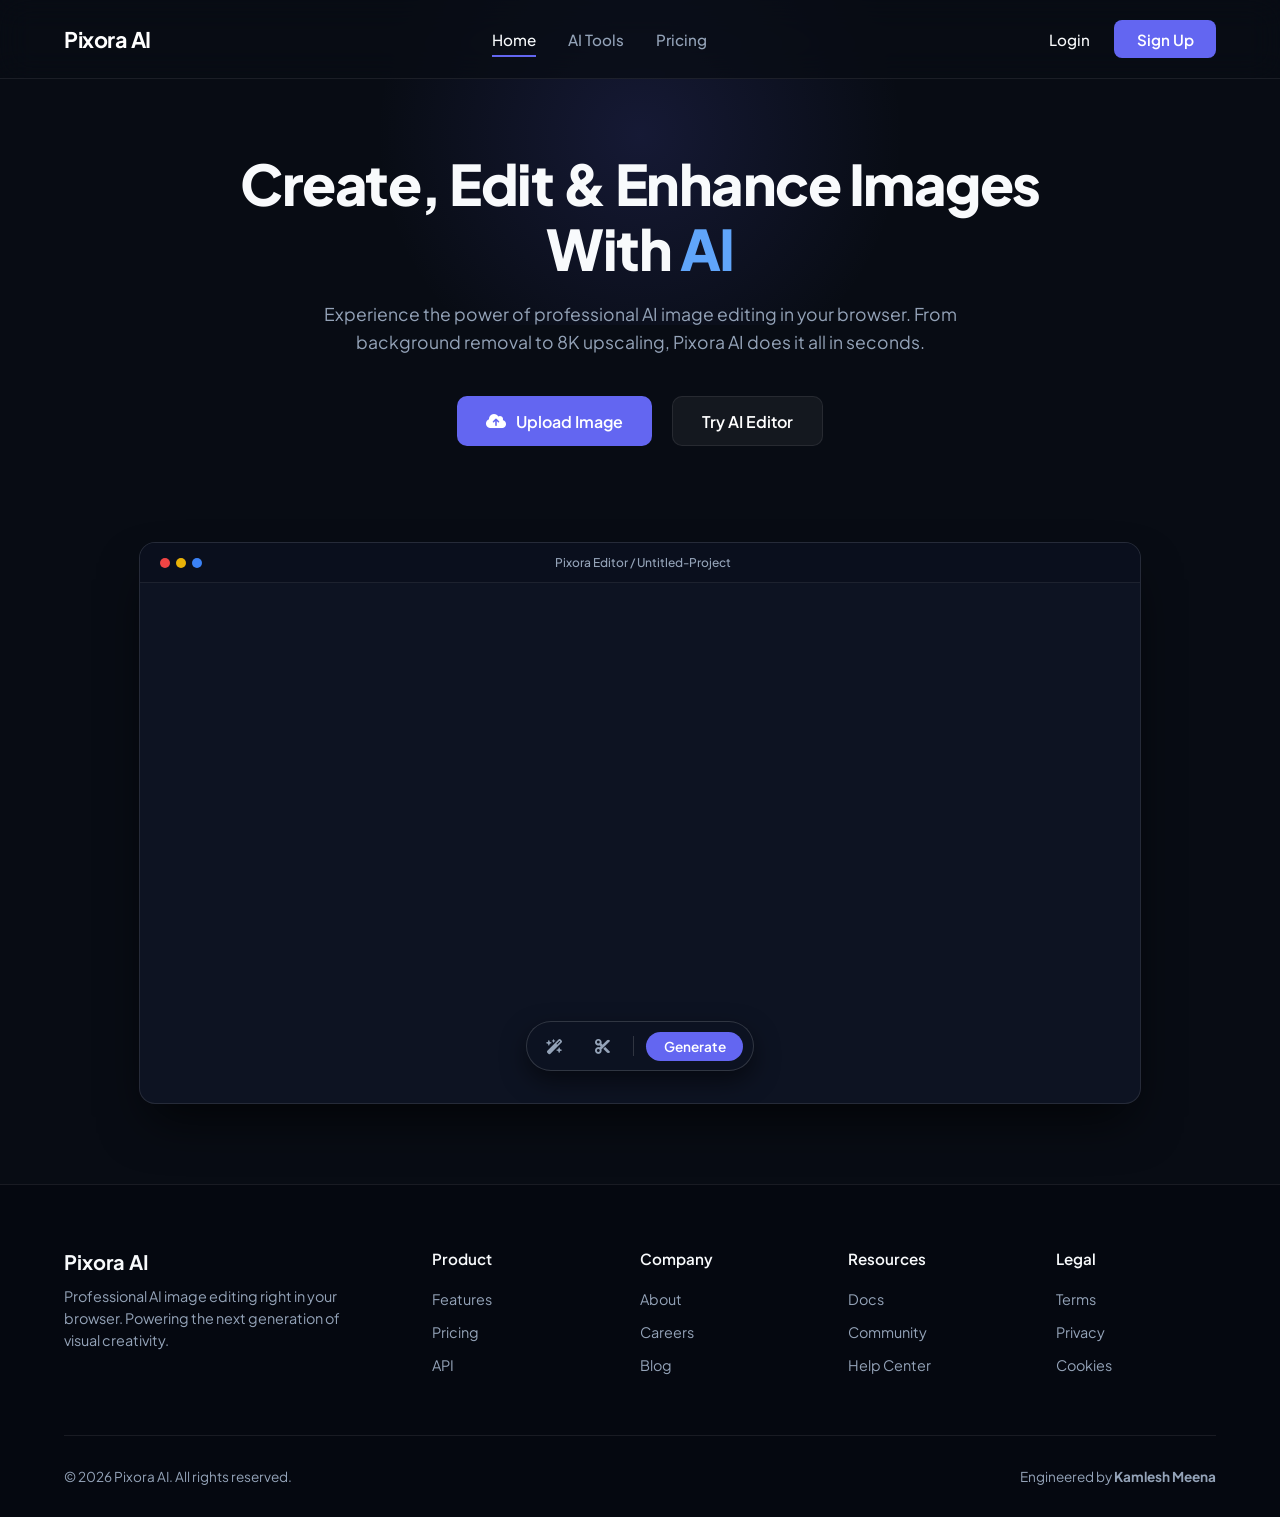
==== commit 104706ab: "Revamp index.html with updated title and styles Updated the title and added preconnect links for fon" ====
--- a/index.html
+++ b/index.html
@@ -3,83 +3,493 @@
 <head>
   <meta charset="UTF-8">
   <meta name="viewport" content="width=device-width, initial-scale=1.0">
-  <title>Pixora AI — Transform Words into Visual Masterpieces</title>
-  <link rel="stylesheet" href="css/style.css">
-  <link rel="stylesheet" href="https://cdnjs.cloudflare.com/ajax/libs/font-awesome/6.4.0/css/all.min.css">
+  <title>Pixora AI — Create, Edit & Enhance Images With AI</title>
+  <link rel="preconnect" href="https://fonts.googleapis.com">
+  <link rel="preconnect" href="https://fonts.gstatic.com" crossorigin>
+  <link href="https://fonts.googleapis.com/css2?family=Plus+Jakarta+Sans:wght@400;500;600;700;800&display=swap" rel="stylesheet">
+  <link rel="stylesheet" href="https://cdnjs.cloudflare.com/ajax/libs/font-awesome/6.5.1/css/all.min.css">
+  
+  <style>
+    :root {
+      --bg-dark: #080c14;
+      --bg-card: #0f172a;
+      --border-color: rgba(255, 255, 255, 0.08);
+      --accent-blue: #4f46e5;
+      --accent-indigo: #6366f1;
+      --accent-gradient: linear-gradient(135deg, #6366f1 0%, #4338ca 100%);
+      --text-white: #f8fafc;
+      --text-muted: #94a3b8;
+    }
+
+    * {
+      margin: 0;
+      padding: 0;
+      box-sizing: border-box;
+      font-family: 'Plus Jakarta Sans', sans-serif;
+    }
+
+    body {
+      background-color: var(--bg-dark);
+      color: var(--text-white);
+      min-height: 100vh;
+      display: flex;
+      flex-direction: column;
+      overflow-x: hidden;
+    }
+
+    /* Ambient Background Glow */
+    .glow-bg {
+      position: absolute;
+      top: 15%;
+      left: 50%;
+      transform: translate(-50%, -50%);
+      width: 650px;
+      height: 380px;
+      background: radial-gradient(circle, rgba(99, 102, 241, 0.15) 0%, rgba(8, 12, 20, 0) 70%);
+      z-index: 0;
+      pointer-events: none;
+    }
+
+    /* Header / Navbar */
+    .navbar {
+      display: flex;
+      justify-content: space-between;
+      align-items: center;
+      padding: 1.25rem 4rem;
+      background: rgba(8, 12, 20, 0.75);
+      backdrop-filter: blur(16px);
+      border-bottom: 1px solid var(--border-color);
+      position: sticky;
+      top: 0;
+      z-index: 100;
+    }
+
+    .brand-logo {
+      font-size: 1.35rem;
+      font-weight: 700;
+      color: #ffffff;
+      text-decoration: none;
+      letter-spacing: -0.5px;
+    }
+
+    .nav-center {
+      display: flex;
+      gap: 2rem;
+      list-style: none;
+    }
+
+    .nav-center a {
+      color: var(--text-muted);
+      text-decoration: none;
+      font-size: 0.95rem;
+      font-weight: 500;
+      padding-bottom: 6px;
+      transition: color 0.2s ease;
+    }
+
+    .nav-center a:hover {
+      color: var(--text-white);
+    }
+
+    .nav-center a.active {
+      color: var(--text-white);
+      border-bottom: 2px solid var(--accent-indigo);
+    }
+
+    .nav-actions {
+      display: flex;
+      align-items: center;
+      gap: 1.5rem;
+    }
+
+    .nav-actions .login-link {
+      color: var(--text-white);
+      text-decoration: none;
+      font-size: 0.95rem;
+      font-weight: 500;
+    }
+
+    .btn-signup {
+      background: var(--accent-indigo);
+      color: #fff;
+      text-decoration: none;
+      padding: 0.6rem 1.4rem;
+      border-radius: 8px;
+      font-size: 0.95rem;
+      font-weight: 600;
+      transition: all 0.2s ease;
+    }
+
+    .btn-signup:hover {
+      background: #4f46e5;
+      box-shadow: 0 4px 14px rgba(99, 102, 241, 0.4);
+    }
+
+    /* Hero Section */
+    .hero {
+      position: relative;
+      z-index: 1;
+      text-align: center;
+      padding: 4.5rem 1.5rem 2rem;
+      max-width: 900px;
+      margin: 0 auto;
+    }
+
+    .hero h1 {
+      font-size: 3.5rem;
+      font-weight: 800;
+      letter-spacing: -1.5px;
+      line-height: 1.15;
+      margin-bottom: 1.25rem;
+    }
+
+    .hero h1 span.ai-text {
+      color: #60a5fa;
+      position: relative;
+    }
+
+    .hero p {
+      color: var(--text-muted);
+      font-size: 1.1rem;
+      line-height: 1.6;
+      max-width: 680px;
+      margin: 0 auto 2.5rem;
+    }
+
+    /* Action Buttons */
+    .cta-group {
+      display: flex;
+      justify-content: center;
+      gap: 1.25rem;
+      margin-bottom: 4rem;
+    }
+
+    .btn-upload {
+      background: var(--accent-indigo);
+      color: #fff;
+      display: inline-flex;
+      align-items: center;
+      gap: 10px;
+      padding: 0.85rem 1.8rem;
+      border-radius: 10px;
+      font-weight: 600;
+      font-size: 1rem;
+      text-decoration: none;
+      transition: transform 0.2s, background-color 0.2s;
+    }
+
+    .btn-upload:hover {
+      background: #4f46e5;
+      transform: translateY(-2px);
+    }
+
+    .btn-secondary {
+      background: rgba(255, 255, 255, 0.05);
+      border: 1px solid var(--border-color);
+      color: #fff;
+      padding: 0.85rem 1.8rem;
+      border-radius: 10px;
+      font-weight: 600;
+      font-size: 1rem;
+      text-decoration: none;
+      transition: background 0.2s, border-color 0.2s;
+    }
+
+    .btn-secondary:hover {
+      background: rgba(255, 255, 255, 0.1);
+      border-color: rgba(255, 255, 255, 0.2);
+    }
+
+    /* Editor Window Mockup */
+    .mockup-container {
+      max-width: 1050px;
+      margin: 0 auto 5rem;
+      padding: 0 1.5rem;
+      position: relative;
+      z-index: 1;
+    }
+
+    .window-frame {
+      background: #0d1322;
+      border: 1px solid rgba(255, 255, 255, 0.1);
+      border-radius: 16px;
+      overflow: hidden;
+      box-shadow: 0 25px 50px -12px rgba(0, 0, 0, 0.7);
+    }
+
+    .window-header {
+      background: #0a0f1d;
+      padding: 0.75rem 1.25rem;
+      display: flex;
+      align-items: center;
+      justify-content: space-between;
+      border-bottom: 1px solid var(--border-color);
+    }
+
+    .window-dots {
+      display: flex;
+      gap: 6px;
+    }
+
+    .dot {
+      width: 10px;
+      height: 10px;
+      border-radius: 50%;
+    }
+
+    .dot.red { background: #ef4444; }
+    .dot.yellow { background: #eab308; }
+    .dot.blue { background: #3b82f6; }
+
+    .window-title {
+      font-size: 0.75rem;
+      color: var(--text-muted);
+      font-weight: 500;
+    }
+
+    .window-body {
+      position: relative;
+      height: 520px;
+      background: url('https://images.unsplash.com/photo-1618005182384-a83a8bd57fbe?q=80&w=1600&auto=format&fit=crop') center/cover no-repeat;
+      display: flex;
+      align-items: flex-end;
+      justify-content: center;
+      padding-bottom: 2rem;
+    }
+
+    /* Floating Dock inside preview */
+    .editor-dock {
+      background: rgba(13, 19, 34, 0.85);
+      backdrop-filter: blur(12px);
+      border: 1px solid rgba(255, 255, 255, 0.15);
+      border-radius: 30px;
+      padding: 6px 10px;
+      display: flex;
+      align-items: center;
+      gap: 12px;
+      box-shadow: 0 10px 25px rgba(0, 0, 0, 0.5);
+    }
+
+    .dock-btn {
+      background: transparent;
+      border: none;
+      color: var(--text-muted);
+      width: 36px;
+      height: 36px;
+      border-radius: 50%;
+      display: flex;
+      align-items: center;
+      justify-content: center;
+      cursor: pointer;
+      font-size: 0.95rem;
+      transition: color 0.2s, background 0.2s;
+    }
+
+    .dock-btn:hover {
+      color: #fff;
+      background: rgba(255, 255, 255, 0.08);
+    }
+
+    .dock-divider {
+      width: 1px;
+      height: 20px;
+      background: rgba(255, 255, 255, 0.15);
+    }
+
+    .dock-btn-main {
+      background: var(--accent-indigo);
+      color: #fff;
+      border: none;
+      padding: 0.4rem 1.1rem;
+      border-radius: 20px;
+      font-size: 0.85rem;
+      font-weight: 600;
+      cursor: pointer;
+    }
+
+    /* Footer */
+    footer {
+      background: #050810;
+      border-top: 1px solid var(--border-color);
+      padding: 4rem 4rem 2rem;
+      margin-top: auto;
+    }
+
+    .footer-grid {
+      display: grid;
+      grid-template-columns: 2fr 1fr 1fr 1fr 1fr;
+      gap: 3rem;
+      margin-bottom: 3rem;
+    }
+
+    .footer-brand h3 {
+      font-size: 1.25rem;
+      font-weight: 700;
+      margin-bottom: 0.75rem;
+    }
+
+    .footer-brand p {
+      color: var(--text-muted);
+      font-size: 0.9rem;
+      line-height: 1.5;
+      max-width: 280px;
+    }
+
+    .footer-col h4 {
+      font-size: 0.95rem;
+      font-weight: 600;
+      margin-bottom: 1.25rem;
+    }
+
+    .footer-col ul {
+      list-style: none;
+    }
+
+    .footer-col ul li {
+      margin-bottom: 0.75rem;
+    }
+
+    .footer-col ul a {
+      color: var(--text-muted);
+      text-decoration: none;
+      font-size: 0.9rem;
+      transition: color 0.2s;
+    }
+
+    .footer-col ul a:hover {
+      color: var(--text-white);
+    }
+
+    .footer-bottom {
+      display: flex;
+      justify-content: space-between;
+      align-items: center;
+      padding-top: 2rem;
+      border-top: 1px solid var(--border-color);
+      color: var(--text-muted);
+      font-size: 0.85rem;
+    }
+
+    @media (max-width: 900px) {
+      .navbar { padding: 1rem 1.5rem; }
+      .hero h1 { font-size: 2.3rem; }
+      .footer-grid { grid-template-columns: 1fr 1fr; gap: 2rem; }
+      .window-body { height: 320px; }
+    }
+  </style>
 </head>
 <body>
 
+  <div class="glow-bg"></div>
+
+  <!-- Header -->
   <header class="navbar">
-    <a href="index.html" class="brand-logo">
-      <i class="fa-solid fa-wand-magic-sparkles"></i> Pixora<span>.AI</span>
-    </a>
-    <ul class="nav-links">
+    <a href="index.html" class="brand-logo">Pixora AI</a>
+    
+    <ul class="nav-center">
       <li><a href="index.html" class="active">Home</a></li>
       <li><a href="tools.html">AI Tools</a></li>
       <li><a href="pricing.html">Pricing</a></li>
-      <li><a href="contact.html">Contact</a></li>
     </ul>
+
     <div class="nav-actions">
-      <span style="font-size:0.85rem; color:#facc15;"><i class="fa-solid fa-bolt"></i> <span class="credit-count">1200</span> Credits</span>
-      <a href="login.html" class="btn-outline">Login</a>
-      <a href="signup.html" class="btn-primary">Sign Up</a>
+      <a href="login.html" class="login-link">Login</a>
+      <a href="signup.html" class="btn-signup">Sign Up</a>
     </div>
   </header>
 
-  <main class="main-content" style="text-align: center; max-width: 1000px; margin: 0 auto; padding-top: 4rem;">
-    <span style="background: rgba(99, 102, 241, 0.15); color: #818cf8; padding: 6px 14px; border-radius: 20px; font-size: 0.85rem; font-weight: 600;">
-      ✨ Pixora 4.0 Neural Engine Live
-    </span>
-    
-    <h1 style="font-size: 3.2rem; font-weight: 800; margin-top: 1.5rem; line-height: 1.2;">
-      Transform Words into <br><span style="color: #6366f1;">Visual Masterpieces</span>
-    </h1>
-    <p style="color: var(--text-secondary); margin-top: 1rem; font-size: 1.1rem;">
-      Experience state-of-the-art text-to-image synthesis, upscaling, and background isolation.
-    </p>
-
-    <div style="background: var(--bg-card); padding: 1.5rem; border-radius: 16px; border: 1px solid var(--border-color); margin-top: 2.5rem; text-align: left;">
-      <div style="display: flex; gap: 10px;">
-        <input type="text" id="prompt-input" placeholder="A futuristic cybernetic tiger stalking neon jungle, cinematic lighting, 8k..." 
-               style="flex: 1; padding: 1rem; border-radius: 8px; border: 1px solid var(--border-color); background: #080c14; color: #fff; outline: none;">
-        <button class="btn-primary" onclick="window.location.href='generator.html'" style="display: flex; align-items: center; gap: 8px;">
-          Generate <i class="fa-solid fa-arrow-right"></i>
-        </button>
+  <!-- Hero Section -->
+  <main>
+    <section class="hero">
+      <h1>Create, Edit & Enhance Images With <span class="ai-text">AI</span></h1>
+      <p>Experience the power of professional AI image editing in your browser. From background removal to 8K upscaling, Pixora AI does it all in seconds.</p>
+      
+      <div class="cta-group">
+        <a href="editor.html" class="btn-upload">
+          <i class="fa-solid fa-cloud-arrow-up"></i> Upload Image
+        </a>
+        <a href="generator.html" class="btn-secondary">
+          Try AI Editor
+        </a>
+      </div>
+    </section>
+
+    <!-- Editor Mockup Viewport -->
+    <section class="mockup-container">
+      <div class="window-frame">
+        <div class="window-header">
+          <div class="window-dots">
+            <span class="dot red"></span>
+            <span class="dot yellow"></span>
+            <span class="dot blue"></span>
+          </div>
+          <div class="window-title">Pixora Editor / Untitled-Project</div>
+          <div style="width: 36px;"></div>
+        </div>
+
+        <div class="window-body">
+          <div class="editor-dock">
+            <button class="dock-btn" title="Enhance" onclick="window.location.href='enhancer.html'"><i class="fa-solid fa-wand-magic-sparkles"></i></button>
+            <button class="dock-btn" title="Cut / Background Remover" onclick="window.location.href='bg-remover.html'"><i class="fa-solid fa-scissors"></i></button>
+            <div class="dock-divider"></div>
+            <button class="dock-btn-main" onclick="window.location.href='generator.html'">Generate</button>
+          </div>
+        </div>
+      </div>
+    </section>
+  </main>
+
+  <!-- Footer -->
+  <footer>
+    <div class="footer-grid">
+      <div class="footer-brand">
+        <h3>Pixora AI</h3>
+        <p>Professional AI image editing right in your browser. Powering the next generation of visual creativity.</p>
+      </div>
+
+      <div class="footer-col">
+        <h4>Product</h4>
+        <ul>
+          <li><a href="tools.html">Features</a></li>
+          <li><a href="pricing.html">Pricing</a></li>
+          <li><a href="tools.html">API</a></li>
+        </ul>
+      </div>
+
+      <div class="footer-col">
+        <h4>Company</h4>
+        <ul>
+          <li><a href="contact.html">About</a></li>
+          <li><a href="contact.html">Careers</a></li>
+          <li><a href="contact.html">Blog</a></li>
+        </ul>
+      </div>
+
+      <div class="footer-col">
+        <h4>Resources</h4>
+        <ul>
+          <li><a href="contact.html">Docs</a></li>
+          <li><a href="contact.html">Community</a></li>
+          <li><a href="contact.html">Help Center</a></li>
+        </ul>
+      </div>
+
+      <div class="footer-col">
+        <h4>Legal</h4>
+        <ul>
+          <li><a href="contact.html">Terms</a></li>
+          <li><a href="contact.html">Privacy</a></li>
+          <li><a href="contact.html">Cookies</a></li>
+        </ul>
       </div>
     </div>
 
-    <h2 style="margin-top: 4rem; text-align: left; font-size: 1.8rem;">AI Tools Suite</h2>
-    <div style="display: grid; grid-template-columns: repeat(auto-fit, minmax(280px, 1fr)); gap: 1.5rem; margin-top: 1.5rem; text-align: left;">
-      
-      <div class="tool-card">
-        <i class="fa-solid fa-scissors" style="color: #c084fc; font-size: 1.8rem; margin-bottom: 1rem;"></i>
-        <h3>Background Remover</h3>
-        <p style="color: var(--text-secondary); font-size: 0.9rem; margin: 0.5rem 0 1rem;">Cut out backgrounds with precise edge preservation in under 2 seconds.</p>
-        <a href="bg-remover.html" style="color: var(--accent-purple); font-weight: 600;">Launch Tool →</a>
-      </div>
-
-      <div class="tool-card">
-        <i class="fa-solid fa-expand" style="color: #38bdf8; font-size: 1.8rem; margin-bottom: 1rem;"></i>
-        <h3>4K Upscaler</h3>
-        <p style="color: var(--text-secondary); font-size: 0.9rem; margin: 0.5rem 0 1rem;">Multiply resolution up to 4x while reconstructing lost details and textures.</p>
-        <a href="upscaler.html" style="color: var(--accent-purple); font-weight: 600;">Launch Tool →</a>
-      </div>
-
-      <div class="tool-card">
-        <i class="fa-solid fa-sliders" style="color: #f472b6; font-size: 1.8rem; margin-bottom: 1rem;"></i>
-        <h3>Color Enhancer</h3>
-        <p style="color: var(--text-secondary); font-size: 0.9rem; margin: 0.5rem 0 1rem;">Neural balanced dynamic range, automatic color grading and shadow recovery.</p>
-        <a href="enhancer.html" style="color: var(--accent-purple); font-weight: 600;">Launch Tool →</a>
-      </div>
-
+    <div class="footer-bottom">
+      <span>© 2026 Pixora AI. All rights reserved.</span>
+      <span>Engineered by <strong>Kamlesh Meena</strong></span>
     </div>
-  </main>
-
-  <footer>
-    <p>© 2026 Pixora AI Inc. All rights reserved. | Developed with ❤️ by <strong>Kamlesh Meena</strong></p>
   </footer>
 
-  <script src="js/app.js"></script>
 </body>
-</html>
-
+  </html>
+              
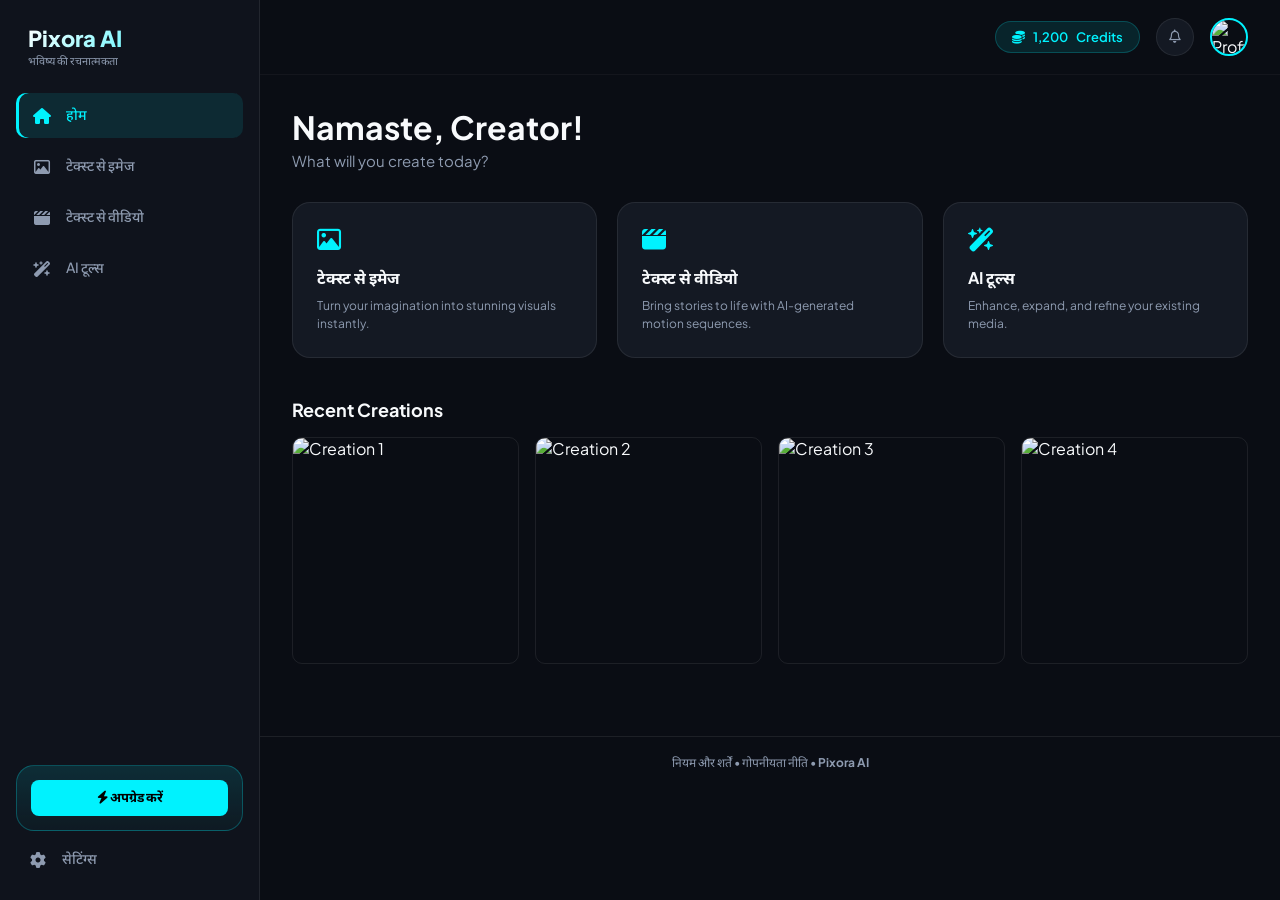
==== commit d1dbab7f: "Update fmt.Println message from 'Hello' to 'Goodbye'" ====
--- a/index.html
+++ b/index.html
@@ -1,495 +1,676 @@
 <!DOCTYPE html>
-<html lang="en">
+<html lang="hi">
 <head>
   <meta charset="UTF-8">
   <meta name="viewport" content="width=device-width, initial-scale=1.0">
-  <title>Pixora AI — Create, Edit & Enhance Images With AI</title>
+  <title>Pixora AI - भविष्य की रचनात्मकता</title>
+  <!-- Google Fonts & Font Awesome Icons -->
   <link rel="preconnect" href="https://fonts.googleapis.com">
   <link rel="preconnect" href="https://fonts.gstatic.com" crossorigin>
-  <link href="https://fonts.googleapis.com/css2?family=Plus+Jakarta+Sans:wght@400;500;600;700;800&display=swap" rel="stylesheet">
-  <link rel="stylesheet" href="https://cdnjs.cloudflare.com/ajax/libs/font-awesome/6.5.1/css/all.min.css">
-  
+  <link href="https://fonts.googleapis.com/css2?family=Plus+Jakarta+Sans:wght@400;500;600;700;800&family=Noto+Sans+Devanagari:wght@400;600;700&display=swap" rel="stylesheet">
+  <link rel="stylesheet" href="https://cdnjs.cloudflare.com/ajax/libs/font-awesome/6.4.0/css/all.min.css">
+
   <style>
     :root {
-      --bg-dark: #080c14;
-      --bg-card: #0f172a;
+      --bg-dark: #0a0d14;
+      --sidebar-bg: #0f131c;
+      --card-bg: #141923;
       --border-color: rgba(255, 255, 255, 0.08);
-      --accent-blue: #4f46e5;
-      --accent-indigo: #6366f1;
-      --accent-gradient: linear-gradient(135deg, #6366f1 0%, #4338ca 100%);
-      --text-white: #f8fafc;
-      --text-muted: #94a3b8;
+      --accent-cyan: #00f2fe;
+      --accent-glow: rgba(0, 242, 254, 0.25);
+      --text-main: #f8fafc;
+      --text-muted: #8e9bb0;
+      --radius-sm: 10px;
+      --radius-md: 18px;
+      --radius-lg: 24px;
     }
 
     * {
+      box-sizing: border-box;
       margin: 0;
       padding: 0;
-      box-sizing: border-box;
-      font-family: 'Plus Jakarta Sans', sans-serif;
+      font-family: 'Plus Jakarta Sans', 'Noto Sans Devanagari', sans-serif;
     }
 
     body {
       background-color: var(--bg-dark);
-      color: var(--text-white);
-      min-height: 100vh;
-      display: flex;
-      flex-direction: column;
-      overflow-x: hidden;
-    }
-
-    /* Ambient Background Glow */
-    .glow-bg {
-      position: absolute;
-      top: 15%;
-      left: 50%;
-      transform: translate(-50%, -50%);
-      width: 650px;
-      height: 380px;
-      background: radial-gradient(circle, rgba(99, 102, 241, 0.15) 0%, rgba(8, 12, 20, 0) 70%);
-      z-index: 0;
-      pointer-events: none;
-    }
-
-    /* Header / Navbar */
-    .navbar {
-      display: flex;
+      color: var(--text-main);
+      display: flex;
+      height: 100vh;
+      overflow: hidden;
+    }
+
+    /* ================= SIDEBAR ================= */
+    aside.sidebar {
+      width: 260px;
+      background: var(--sidebar-bg);
+      border-right: 1px solid var(--border-color);
+      display: flex;
+      flex-direction: column;
       justify-content: space-between;
+      padding: 24px 16px;
+      flex-shrink: 0;
+    }
+
+    .brand {
+      padding: 0 12px 24px 12px;
+    }
+
+    .brand h1 {
+      font-size: 22px;
+      font-weight: 800;
+      background: linear-gradient(135deg, #fff, var(--accent-cyan));
+      -webkit-background-clip: text;
+      -webkit-text-fill-color: transparent;
+    }
+
+    .brand p {
+      font-size: 11px;
+      color: var(--text-muted);
+      margin-top: 2px;
+    }
+
+    .nav-group {
+      list-style: none;
+      display: flex;
+      flex-direction: column;
+      gap: 6px;
+    }
+
+    .nav-item {
+      display: flex;
       align-items: center;
-      padding: 1.25rem 4rem;
-      background: rgba(8, 12, 20, 0.75);
-      backdrop-filter: blur(16px);
-      border-bottom: 1px solid var(--border-color);
-      position: sticky;
-      top: 0;
-      z-index: 100;
-    }
-
-    .brand-logo {
-      font-size: 1.35rem;
+      gap: 14px;
+      padding: 12px 16px;
+      border-radius: var(--radius-sm);
+      color: var(--text-muted);
+      font-size: 14px;
+      font-weight: 500;
+      cursor: pointer;
+      transition: all 0.25s ease;
+    }
+
+    .nav-item i {
+      font-size: 16px;
+      width: 20px;
+      text-align: center;
+    }
+
+    .nav-item:hover {
+      color: var(--text-main);
+      background: rgba(255, 255, 255, 0.04);
+    }
+
+    .nav-item.active {
+      background: rgba(0, 242, 254, 0.1);
+      color: var(--accent-cyan);
+      box-shadow: inset 3px 0 0 var(--accent-cyan);
+    }
+
+    .sidebar-footer {
+      display: flex;
+      flex-direction: column;
+      gap: 12px;
+    }
+
+    .upgrade-card {
+      background: linear-gradient(180deg, rgba(0, 242, 254, 0.12), rgba(0, 242, 254, 0.03));
+      border: 1px solid rgba(0, 242, 254, 0.25);
+      border-radius: var(--radius-md);
+      padding: 14px;
+      text-align: center;
+      cursor: pointer;
+    }
+
+    .upgrade-card button {
+      background: var(--accent-cyan);
+      color: #000;
+      border: none;
+      width: 100%;
+      padding: 9px;
+      border-radius: 8px;
       font-weight: 700;
-      color: #ffffff;
-      text-decoration: none;
-      letter-spacing: -0.5px;
-    }
-
-    .nav-center {
-      display: flex;
-      gap: 2rem;
-      list-style: none;
-    }
-
-    .nav-center a {
-      color: var(--text-muted);
-      text-decoration: none;
-      font-size: 0.95rem;
-      font-weight: 500;
-      padding-bottom: 6px;
-      transition: color 0.2s ease;
-    }
-
-    .nav-center a:hover {
-      color: var(--text-white);
-    }
-
-    .nav-center a.active {
-      color: var(--text-white);
-      border-bottom: 2px solid var(--accent-indigo);
-    }
-
-    .nav-actions {
-      display: flex;
+      font-size: 13px;
+      cursor: pointer;
+    }
+
+    /* ================= MAIN CONTENT ================= */
+    main.main-viewport {
+      flex: 1;
+      display: flex;
+      flex-direction: column;
+      overflow-y: auto;
+      position: relative;
+    }
+
+    /* Top Bar */
+    header.topbar {
+      display: flex;
+      justify-content: flex-end;
       align-items: center;
-      gap: 1.5rem;
-    }
-
-    .nav-actions .login-link {
-      color: var(--text-white);
-      text-decoration: none;
-      font-size: 0.95rem;
-      font-weight: 500;
-    }
-
-    .btn-signup {
-      background: var(--accent-indigo);
-      color: #fff;
-      text-decoration: none;
-      padding: 0.6rem 1.4rem;
-      border-radius: 8px;
-      font-size: 0.95rem;
+      padding: 18px 32px;
+      gap: 16px;
+      border-bottom: 1px solid rgba(255, 255, 255, 0.04);
+    }
+
+    .credit-badge {
+      display: flex;
+      align-items: center;
+      gap: 8px;
+      background: rgba(0, 242, 254, 0.1);
+      border: 1px solid rgba(0, 242, 254, 0.2);
+      color: var(--accent-cyan);
+      padding: 7px 16px;
+      border-radius: 20px;
+      font-size: 13px;
       font-weight: 600;
-      transition: all 0.2s ease;
-    }
-
-    .btn-signup:hover {
-      background: #4f46e5;
-      box-shadow: 0 4px 14px rgba(99, 102, 241, 0.4);
-    }
-
-    /* Hero Section */
-    .hero {
+    }
+
+    .icon-btn {
+      background: var(--card-bg);
+      border: 1px solid var(--border-color);
+      color: var(--text-muted);
+      width: 38px;
+      height: 38px;
+      border-radius: 50%;
+      display: grid;
+      place-items: center;
+      cursor: pointer;
+      transition: color 0.2s;
+    }
+
+    .icon-btn:hover {
+      color: var(--text-main);
+    }
+
+    .user-avatar {
+      width: 38px;
+      height: 38px;
+      border-radius: 50%;
+      border: 2px solid var(--accent-cyan);
+      object-fit: cover;
+    }
+
+    /* Page Sections */
+    .page-view {
+      display: none;
+      padding: 32px;
+      animation: fadeIn 0.3s ease forwards;
+    }
+
+    .page-view.active {
+      display: block;
+    }
+
+    @keyframes fadeIn {
+      from { opacity: 0; transform: translateY(6px); }
+      to { opacity: 1; transform: translateY(0); }
+    }
+
+    /* ================= PAGE 1: HOME ================= */
+    .home-hero h2 {
+      font-size: 32px;
+      font-weight: 700;
+    }
+
+    .home-hero p {
+      color: var(--text-muted);
+      margin-top: 4px;
+      font-size: 15px;
+    }
+
+    .quick-cards-grid {
+      display: grid;
+      grid-template-columns: repeat(auto-fit, minmax(220px, 1fr));
+      gap: 20px;
+      margin: 32px 0 40px;
+    }
+
+    .quick-card {
+      background: var(--card-bg);
+      border: 1px solid var(--border-color);
+      border-radius: var(--radius-md);
+      padding: 24px;
+      cursor: pointer;
+      transition: all 0.3s cubic-bezier(0.16, 1, 0.3, 1);
+    }
+
+    .quick-card:hover {
+      transform: translateY(-4px);
+      border-color: var(--accent-cyan);
+      box-shadow: 0 10px 24px var(--accent-glow);
+    }
+
+    .quick-card i {
+      font-size: 24px;
+      color: var(--accent-cyan);
+      margin-bottom: 16px;
+    }
+
+    .quick-card h3 {
+      font-size: 16px;
+      margin-bottom: 6px;
+    }
+
+    .quick-card p {
+      font-size: 12px;
+      color: var(--text-muted);
+      line-height: 1.5;
+    }
+
+    .gallery-grid {
+      display: grid;
+      grid-template-columns: repeat(auto-fill, minmax(200px, 1fr));
+      gap: 16px;
+      margin-top: 16px;
+    }
+
+    .gallery-card {
+      border-radius: var(--radius-sm);
+      overflow: hidden;
+      aspect-ratio: 1;
+      border: 1px solid var(--border-color);
       position: relative;
-      z-index: 1;
-      text-align: center;
-      padding: 4.5rem 1.5rem 2rem;
-      max-width: 900px;
-      margin: 0 auto;
-    }
-
-    .hero h1 {
-      font-size: 3.5rem;
-      font-weight: 800;
-      letter-spacing: -1.5px;
-      line-height: 1.15;
-      margin-bottom: 1.25rem;
-    }
-
-    .hero h1 span.ai-text {
-      color: #60a5fa;
-      position: relative;
-    }
-
-    .hero p {
-      color: var(--text-muted);
-      font-size: 1.1rem;
-      line-height: 1.6;
-      max-width: 680px;
-      margin: 0 auto 2.5rem;
-    }
-
-    /* Action Buttons */
-    .cta-group {
-      display: flex;
-      justify-content: center;
-      gap: 1.25rem;
-      margin-bottom: 4rem;
-    }
-
-    .btn-upload {
-      background: var(--accent-indigo);
-      color: #fff;
-      display: inline-flex;
-      align-items: center;
-      gap: 10px;
-      padding: 0.85rem 1.8rem;
-      border-radius: 10px;
-      font-weight: 600;
-      font-size: 1rem;
-      text-decoration: none;
-      transition: transform 0.2s, background-color 0.2s;
-    }
-
-    .btn-upload:hover {
-      background: #4f46e5;
-      transform: translateY(-2px);
-    }
-
-    .btn-secondary {
-      background: rgba(255, 255, 255, 0.05);
+    }
+
+    .gallery-card img {
+      width: 100%;
+      height: 100%;
+      object-fit: cover;
+      transition: transform 0.3s ease;
+    }
+
+    .gallery-card:hover img {
+      transform: scale(1.05);
+    }
+
+    /* ================= PAGE 2 & 3: GENERATORS ================= */
+    .studio-layout {
+      display: grid;
+      grid-template-columns: 380px 1fr;
+      gap: 28px;
+    }
+
+    .control-panel {
+      display: flex;
+      flex-direction: column;
+      gap: 20px;
+    }
+
+    .prompt-box {
+      background: var(--card-bg);
       border: 1px solid var(--border-color);
-      color: #fff;
-      padding: 0.85rem 1.8rem;
-      border-radius: 10px;
-      font-weight: 600;
-      font-size: 1rem;
-      text-decoration: none;
-      transition: background 0.2s, border-color 0.2s;
-    }
-
-    .btn-secondary:hover {
-      background: rgba(255, 255, 255, 0.1);
-      border-color: rgba(255, 255, 255, 0.2);
-    }
-
-    /* Editor Window Mockup */
-    .mockup-container {
-      max-width: 1050px;
-      margin: 0 auto 5rem;
-      padding: 0 1.5rem;
-      position: relative;
-      z-index: 1;
-    }
-
-    .window-frame {
-      background: #0d1322;
-      border: 1px solid rgba(255, 255, 255, 0.1);
-      border-radius: 16px;
-      overflow: hidden;
-      box-shadow: 0 25px 50px -12px rgba(0, 0, 0, 0.7);
-    }
-
-    .window-header {
-      background: #0a0f1d;
-      padding: 0.75rem 1.25rem;
-      display: flex;
-      align-items: center;
-      justify-content: space-between;
-      border-bottom: 1px solid var(--border-color);
-    }
-
-    .window-dots {
-      display: flex;
-      gap: 6px;
-    }
-
-    .dot {
-      width: 10px;
-      height: 10px;
-      border-radius: 50%;
-    }
-
-    .dot.red { background: #ef4444; }
-    .dot.yellow { background: #eab308; }
-    .dot.blue { background: #3b82f6; }
-
-    .window-title {
-      font-size: 0.75rem;
-      color: var(--text-muted);
-      font-weight: 500;
-    }
-
-    .window-body {
-      position: relative;
-      height: 520px;
-      background: url('https://images.unsplash.com/photo-1618005182384-a83a8bd57fbe?q=80&w=1600&auto=format&fit=crop') center/cover no-repeat;
-      display: flex;
-      align-items: flex-end;
-      justify-content: center;
-      padding-bottom: 2rem;
-    }
-
-    /* Floating Dock inside preview */
-    .editor-dock {
-      background: rgba(13, 19, 34, 0.85);
-      backdrop-filter: blur(12px);
-      border: 1px solid rgba(255, 255, 255, 0.15);
-      border-radius: 30px;
-      padding: 6px 10px;
-      display: flex;
-      align-items: center;
-      gap: 12px;
-      box-shadow: 0 10px 25px rgba(0, 0, 0, 0.5);
-    }
-
-    .dock-btn {
+      border-radius: var(--radius-md);
+      padding: 16px;
+    }
+
+    .prompt-box textarea {
+      width: 100%;
+      height: 110px;
       background: transparent;
       border: none;
-      color: var(--text-muted);
-      width: 36px;
-      height: 36px;
-      border-radius: 50%;
+      outline: none;
+      color: var(--text-main);
+      resize: none;
+      font-size: 14px;
+    }
+
+    .ratio-selector, .style-selector {
+      display: grid;
+      grid-template-columns: repeat(4, 1fr);
+      gap: 10px;
+      margin-top: 10px;
+    }
+
+    .choice-btn {
+      background: var(--card-bg);
+      border: 1px solid var(--border-color);
+      border-radius: var(--radius-sm);
+      padding: 10px 4px;
+      color: var(--text-muted);
+      text-align: center;
+      font-size: 12px;
+      cursor: pointer;
+      display: flex;
+      flex-direction: column;
+      align-items: center;
+      gap: 4px;
+    }
+
+    .choice-btn.selected {
+      border-color: var(--accent-cyan);
+      color: var(--accent-cyan);
+      background: rgba(0, 242, 254, 0.08);
+    }
+
+    .primary-btn {
+      background: var(--accent-cyan);
+      color: #000;
+      border: none;
+      padding: 14px;
+      border-radius: var(--radius-md);
+      font-weight: 700;
+      font-size: 15px;
+      cursor: pointer;
       display: flex;
       align-items: center;
       justify-content: center;
-      cursor: pointer;
-      font-size: 0.95rem;
-      transition: color 0.2s, background 0.2s;
-    }
-
-    .dock-btn:hover {
-      color: #fff;
-      background: rgba(255, 255, 255, 0.08);
-    }
-
-    .dock-divider {
-      width: 1px;
-      height: 20px;
-      background: rgba(255, 255, 255, 0.15);
-    }
-
-    .dock-btn-main {
-      background: var(--accent-indigo);
-      color: #fff;
-      border: none;
-      padding: 0.4rem 1.1rem;
-      border-radius: 20px;
-      font-size: 0.85rem;
-      font-weight: 600;
-      cursor: pointer;
-    }
-
-    /* Footer */
-    footer {
-      background: #050810;
+      gap: 8px;
+      box-shadow: 0 4px 16px var(--accent-glow);
+    }
+
+    .preview-stage {
+      background: var(--card-bg);
+      border: 1px solid var(--border-color);
+      border-radius: var(--radius-lg);
+      display: flex;
+      flex-direction: column;
+      align-items: center;
+      justify-content: center;
+      min-height: 480px;
+      padding: 20px;
+      text-align: center;
+      position: relative;
+      overflow: hidden;
+    }
+
+    /* ================= PAGE 4: AI TOOLS ================= */
+    .tools-layout {
+      display: grid;
+      grid-template-columns: 1fr 340px;
+      gap: 28px;
+    }
+
+    .upload-zone {
+      border: 2px dashed rgba(255, 255, 255, 0.15);
+      background: rgba(255, 255, 255, 0.01);
+      border-radius: var(--radius-lg);
+      display: flex;
+      flex-direction: column;
+      align-items: center;
+      justify-content: center;
+      min-height: 380px;
+      gap: 16px;
+      cursor: pointer;
+    }
+
+    .upload-zone i {
+      font-size: 38px;
+      color: var(--text-muted);
+    }
+
+    .tool-list {
+      display: flex;
+      flex-direction: column;
+      gap: 12px;
+    }
+
+    .tool-card {
+      background: var(--card-bg);
+      border: 1px solid var(--border-color);
+      border-radius: var(--radius-md);
+      padding: 18px;
+      cursor: pointer;
+      transition: all 0.2s ease;
+    }
+
+    .tool-card:hover {
+      border-color: var(--accent-cyan);
+    }
+
+    .tool-card h4 {
+      font-size: 14px;
+      margin-bottom: 4px;
+    }
+
+    .tool-card p {
+      font-size: 12px;
+      color: var(--text-muted);
+    }
+
+    footer.bottom-bar {
+      margin-top: 40px;
+      padding-top: 18px;
       border-top: 1px solid var(--border-color);
-      padding: 4rem 4rem 2rem;
-      margin-top: auto;
-    }
-
-    .footer-grid {
-      display: grid;
-      grid-template-columns: 2fr 1fr 1fr 1fr 1fr;
-      gap: 3rem;
-      margin-bottom: 3rem;
-    }
-
-    .footer-brand h3 {
-      font-size: 1.25rem;
-      font-weight: 700;
-      margin-bottom: 0.75rem;
-    }
-
-    .footer-brand p {
-      color: var(--text-muted);
-      font-size: 0.9rem;
-      line-height: 1.5;
-      max-width: 280px;
-    }
-
-    .footer-col h4 {
-      font-size: 0.95rem;
-      font-weight: 600;
-      margin-bottom: 1.25rem;
-    }
-
-    .footer-col ul {
-      list-style: none;
-    }
-
-    .footer-col ul li {
-      margin-bottom: 0.75rem;
-    }
-
-    .footer-col ul a {
-      color: var(--text-muted);
-      text-decoration: none;
-      font-size: 0.9rem;
-      transition: color 0.2s;
-    }
-
-    .footer-col ul a:hover {
-      color: var(--text-white);
-    }
-
-    .footer-bottom {
-      display: flex;
-      justify-content: space-between;
-      align-items: center;
-      padding-top: 2rem;
-      border-top: 1px solid var(--border-color);
-      color: var(--text-muted);
-      font-size: 0.85rem;
-    }
-
-    @media (max-width: 900px) {
-      .navbar { padding: 1rem 1.5rem; }
-      .hero h1 { font-size: 2.3rem; }
-      .footer-grid { grid-template-columns: 1fr 1fr; gap: 2rem; }
-      .window-body { height: 320px; }
+      text-align: center;
+      font-size: 12px;
+      color: var(--text-muted);
     }
   </style>
 </head>
 <body>
 
-  <div class="glow-bg"></div>
-
-  <!-- Header -->
-  <header class="navbar">
-    <a href="index.html" class="brand-logo">Pixora AI</a>
+  <!-- ================= SIDEBAR NAVIGATION ================= -->
+  <aside class="sidebar">
+    <div>
+      <div class="brand">
+        <h1>Pixora AI</h1>
+        <p>भविष्य की रचनात्मकता</p>
+      </div>
+
+      <ul class="nav-group">
+        <li class="nav-item active" onclick="switchPage('home', this)">
+          <i class="fa-solid fa-house"></i>
+          <span>होम</span>
+        </li>
+        <li class="nav-item" onclick="switchPage('txt2img', this)">
+          <i class="fa-regular fa-image"></i>
+          <span>टेक्स्ट से इमेज</span>
+        </li>
+        <li class="nav-item" onclick="switchPage('txt2vid', this)">
+          <i class="fa-solid fa-clapperboard"></i>
+          <span>टेक्स्ट से वीडियो</span>
+        </li>
+        <li class="nav-item" onclick="switchPage('tools', this)">
+          <i class="fa-solid fa-wand-magic-sparkles"></i>
+          <span>AI टूल्स</span>
+        </li>
+      </ul>
+    </div>
+
+    <div class="sidebar-footer">
+      <div class="upgrade-card">
+        <button onclick="alert('अपग्रेड विकल्प जल्द ही उपलब्ध होंगे!')">
+          <i class="fa-solid fa-bolt"></i> अपग्रेड करें
+        </button>
+      </div>
+      <div class="nav-item" style="padding: 6px 12px;">
+        <i class="fa-solid fa-gear"></i>
+        <span>सेटिंग्स</span>
+      </div>
+    </div>
+  </aside>
+
+  <!-- ================= MAIN VIEWPORT ================= -->
+  <main class="main-viewport">
     
-    <ul class="nav-center">
-      <li><a href="index.html" class="active">Home</a></li>
-      <li><a href="tools.html">AI Tools</a></li>
-      <li><a href="pricing.html">Pricing</a></li>
-    </ul>
-
-    <div class="nav-actions">
-      <a href="login.html" class="login-link">Login</a>
-      <a href="signup.html" class="btn-signup">Sign Up</a>
-    </div>
-  </header>
-
-  <!-- Hero Section -->
-  <main>
-    <section class="hero">
-      <h1>Create, Edit & Enhance Images With <span class="ai-text">AI</span></h1>
-      <p>Experience the power of professional AI image editing in your browser. From background removal to 8K upscaling, Pixora AI does it all in seconds.</p>
-      
-      <div class="cta-group">
-        <a href="editor.html" class="btn-upload">
-          <i class="fa-solid fa-cloud-arrow-up"></i> Upload Image
-        </a>
-        <a href="generator.html" class="btn-secondary">
-          Try AI Editor
-        </a>
+    <!-- Topbar -->
+    <header class="topbar">
+      <div class="credit-badge">
+        <i class="fa-solid fa-coins"></i>
+        <span id="credit-count">1,200</span> Credits
+      </div>
+      <button class="icon-btn"><i class="fa-regular fa-bell"></i></button>
+      <img src="https://images.unsplash.com/photo-1534528741775-53994a69daeb?w=100&auto=format&fit=crop&q=80" alt="Profile" class="user-avatar">
+    </header>
+
+    <!-- PAGE 1: HOME -->
+    <section id="page-home" class="page-view active">
+      <div class="home-hero">
+        <h2>Namaste, Creator!</h2>
+        <p>What will you create today?</p>
+      </div>
+
+      <div class="quick-cards-grid">
+        <div class="quick-card" onclick="switchPageDirect('txt2img')">
+          <i class="fa-regular fa-image"></i>
+          <h3>टेक्स्ट से इमेज</h3>
+          <p>Turn your imagination into stunning visuals instantly.</p>
+        </div>
+        <div class="quick-card" onclick="switchPageDirect('txt2vid')">
+          <i class="fa-solid fa-clapperboard"></i>
+          <h3>टेक्स्ट से वीडियो</h3>
+          <p>Bring stories to life with AI-generated motion sequences.</p>
+        </div>
+        <div class="quick-card" onclick="switchPageDirect('tools')">
+          <i class="fa-solid fa-wand-magic-sparkles"></i>
+          <h3>AI टूल्स</h3>
+          <p>Enhance, expand, and refine your existing media.</p>
+        </div>
+      </div>
+
+      <h3 style="font-size: 18px; margin-bottom: 12px;">Recent Creations</h3>
+      <div class="gallery-grid">
+        <div class="gallery-card"><img src="https://images.unsplash.com/photo-1578632767115-351597cf2477?w=400&auto=format&fit=crop&q=80" alt="Creation 1"></div>
+        <div class="gallery-card"><img src="https://images.unsplash.com/photo-1618005182384-a83a8bd57fbe?w=400&auto=format&fit=crop&q=80" alt="Creation 2"></div>
+        <div class="gallery-card"><img src="https://images.unsplash.com/photo-1634017839464-5c339ebe3cb4?w=400&auto=format&fit=crop&q=80" alt="Creation 3"></div>
+        <div class="gallery-card"><img src="https://images.unsplash.com/photo-1620641788421-7a1c342ea42e?w=400&auto=format&fit=crop&q=80" alt="Creation 4"></div>
       </div>
     </section>
 
-    <!-- Editor Mockup Viewport -->
-    <section class="mockup-container">
-      <div class="window-frame">
-        <div class="window-header">
-          <div class="window-dots">
-            <span class="dot red"></span>
-            <span class="dot yellow"></span>
-            <span class="dot blue"></span>
-          </div>
-          <div class="window-title">Pixora Editor / Untitled-Project</div>
-          <div style="width: 36px;"></div>
-        </div>
-
-        <div class="window-body">
-          <div class="editor-dock">
-            <button class="dock-btn" title="Enhance" onclick="window.location.href='enhancer.html'"><i class="fa-solid fa-wand-magic-sparkles"></i></button>
-            <button class="dock-btn" title="Cut / Background Remover" onclick="window.location.href='bg-remover.html'"><i class="fa-solid fa-scissors"></i></button>
-            <div class="dock-divider"></div>
-            <button class="dock-btn-main" onclick="window.location.href='generator.html'">Generate</button>
-          </div>
+    <!-- PAGE 2: TEXT TO IMAGE -->
+    <section id="page-txt2img" class="page-view">
+      <div style="margin-bottom: 20px;">
+        <h2>टेक्स्ट से इमेज बनाएं</h2>
+        <p style="color: var(--text-muted); font-size: 13px;">अपनी कल्पना का वर्णन करें और हमारा AI इसे वास्तविकता में बदल देगा।</p>
+      </div>
+
+      <div class="studio-layout">
+        <div class="control-panel">
+          <div class="prompt-box">
+            <textarea id="img-prompt" placeholder="विस्तार से वर्णन करें... (उदा: एक साइबरपंक शहर जिसमें उड़ती हुई कारें हों...)"></textarea>
+          </div>
+
+          <div>
+            <label style="font-size: 12px; color: var(--text-muted);">आकार (Aspect Ratio)</label>
+            <div class="ratio-selector">
+              <div class="choice-btn selected" onclick="selectRatio(this)">1:1</div>
+              <div class="choice-btn" onclick="selectRatio(this)">16:9</div>
+              <div class="choice-btn" onclick="selectRatio(this)">9:16</div>
+              <div class="choice-btn" onclick="selectRatio(this)">4:3</div>
+            </div>
+          </div>
+
+          <div>
+            <label style="font-size: 12px; color: var(--text-muted);">शैली (Style)</label>
+            <div class="ratio-selector">
+              <div class="choice-btn selected" onclick="selectRatio(this)">यथार्थवादी</div>
+              <div class="choice-btn" onclick="selectRatio(this)">एनीमे</div>
+              <div class="choice-btn" onclick="selectRatio(this)">डिजिटल आर्ट</div>
+              <div class="choice-btn" onclick="selectRatio(this)">3D रेंडर</div>
+            </div>
+          </div>
+
+          <button class="primary-btn" onclick="generateImage()">
+            <i class="fa-solid fa-sparkles"></i> बनाएं
+          </button>
+        </div>
+
+        <div class="preview-stage" id="img-preview-box">
+          <i class="fa-regular fa-image" style="font-size: 40px; color: var(--text-muted); margin-bottom: 12px;"></i>
+          <p style="color: var(--text-muted); font-size: 14px;">आपकी बनाई गई इमेज यहाँ दिखाई देगी।</p>
         </div>
       </div>
     </section>
+
+    <!-- PAGE 3: TEXT TO VIDEO -->
+    <section id="page-txt2vid" class="page-view">
+      <div style="margin-bottom: 20px;">
+        <h2>सिनेमैटिक वीडियो जनरेशन</h2>
+        <p style="color: var(--text-muted); font-size: 13px;">उच्च-गुणवत्ता वाले AI वीडियो मोशन सीन्स बनाएं।</p>
+      </div>
+
+      <div class="studio-layout">
+        <div class="control-panel">
+          <div class="prompt-box">
+            <textarea id="vid-prompt" placeholder="वीडियो के लिए प्रॉम्प्ट लिखें... (उदा: 4k रेजोल्यूशन में उड़ता हुआ ड्रोन शॉट...)"></textarea>
+          </div>
+
+          <div>
+            <label style="font-size: 12px; color: var(--text-muted);">अवधि</label>
+            <div class="ratio-selector" style="grid-template-columns: 1fr 1fr;">
+              <div class="choice-btn selected" onclick="selectRatio(this)">5 सेकंड</div>
+              <div class="choice-btn" onclick="selectRatio(this)">10 सेकंड</div>
+            </div>
+          </div>
+
+          <button class="primary-btn" onclick="generateVideo()">
+            <i class="fa-solid fa-film"></i> वीडियो जनरेट करें
+          </button>
+        </div>
+
+        <div class="preview-stage" id="vid-preview-box">
+          <i class="fa-solid fa-circle-play" style="font-size: 44px; color: var(--text-muted); margin-bottom: 12px;"></i>
+          <p style="color: var(--text-muted); font-size: 14px;">सिनेमैटिक प्रीव्यू एरिया</p>
+        </div>
+      </div>
+    </section>
+
+    <!-- PAGE 4: AI TOOLS -->
+    <section id="page-tools" class="page-view">
+      <div style="margin-bottom: 20px;">
+        <h2>AI संपादन उपकरण</h2>
+        <p style="color: var(--text-muted); font-size: 13px;">छवियों को परिष्कृत करें, बैकग्राउंड हटाएं और अपस्केल करें।</p>
+      </div>
+
+      <div class="tools-layout">
+        <div class="upload-zone" onclick="document.getElementById('file-upload').click()">
+          <input type="file" id="file-upload" style="display: none;" onchange="handleToolUpload(this)">
+          <i class="fa-solid fa-cloud-arrow-up"></i>
+          <h3 style="font-size: 16px;">छवि अपलोड करें</h3>
+          <p style="color: var(--text-muted); font-size: 12px;">उच्च-रिज़ॉल्यूशन PNG या JPG का समर्थन करता है</p>
+        </div>
+
+        <div class="tool-list">
+          <div class="tool-card" onclick="alert('बैकग्राउंड रिमूवल टूल चुना गया')">
+            <h4><i class="fa-solid fa-eraser" style="color: var(--accent-cyan); margin-right: 6px;"></i> पृष्ठभूमि हटाएँ</h4>
+            <p>AI की मदद से 1-क्लिक में बैकग्राउंड साफ़ करें।</p>
+          </div>
+          <div class="tool-card" onclick="alert('ऑब्जेक्ट रिप्लेस टूल चुना गया')">
+            <h4><i class="fa-solid fa-arrows-rotate" style="color: var(--accent-cyan); margin-right: 6px;"></i> ऑब्जेक्ट बदलें</h4>
+            <p>छवि के किसी हिस्से को प्रॉम्प्ट से री-पेंट करें।</p>
+          </div>
+          <div class="tool-card" onclick="alert('इमेज अपस्केलर टूल चुना गया')">
+            <h4><i class="fa-solid fa-up-right-and-down-left-from-center" style="color: var(--accent-cyan); margin-right: 6px;"></i> इमेज अपस्केलर</h4>
+            <p>गुणवत्ता खोए बिना रिज़ॉल्यूशन को 4x तक बढ़ाएं।</p>
+          </div>
+        </div>
+      </div>
+    </section>
+
+    <!-- Global Footer -->
+    <footer class="bottom-bar">
+      नियम और शर्तें • गोपनीयता नीति • <strong>Pixora AI</strong>
+    </footer>
+
   </main>
 
-  <!-- Footer -->
-  <footer>
-    <div class="footer-grid">
-      <div class="footer-brand">
-        <h3>Pixora AI</h3>
-        <p>Professional AI image editing right in your browser. Powering the next generation of visual creativity.</p>
-      </div>
-
-      <div class="footer-col">
-        <h4>Product</h4>
-        <ul>
-          <li><a href="tools.html">Features</a></li>
-          <li><a href="pricing.html">Pricing</a></li>
-          <li><a href="tools.html">API</a></li>
-        </ul>
-      </div>
-
-      <div class="footer-col">
-        <h4>Company</h4>
-        <ul>
-          <li><a href="contact.html">About</a></li>
-          <li><a href="contact.html">Careers</a></li>
-          <li><a href="contact.html">Blog</a></li>
-        </ul>
-      </div>
-
-      <div class="footer-col">
-        <h4>Resources</h4>
-        <ul>
-          <li><a href="contact.html">Docs</a></li>
-          <li><a href="contact.html">Community</a></li>
-          <li><a href="contact.html">Help Center</a></li>
-        </ul>
-      </div>
-
-      <div class="footer-col">
-        <h4>Legal</h4>
-        <ul>
-          <li><a href="contact.html">Terms</a></li>
-          <li><a href="contact.html">Privacy</a></li>
-          <li><a href="contact.html">Cookies</a></li>
-        </ul>
-      </div>
-    </div>
-
-    <div class="footer-bottom">
-      <span>© 2026 Pixora AI. All rights reserved.</span>
-      <span>Engineered by <strong>Kamlesh Meena</strong></span>
-    </div>
-  </footer>
-
-</body>
-  </html>
-              
+  <script>
+    // Navigation Switching Logic
+    function switchPage(pageKey, element) {
+      document.querySelectorAll('.page-view').forEach(view => view.classList.remove('active'));
+      document.querySelectorAll('.nav-item').forEach(item => item.classList.remove('active'));
+
+      const targetPage = document.getElementById('page-' + pageKey);
+      if (targetPage) {
+        targetPage.classList.add('active');
+      }
+
+      if (element) {
+        element.classList.add('active');
+      }
+    }
+
+    // Direct redirection from cards
+    function switchPageDirect(pageKey) {
+      const navItems = document.querySelectorAll('.nav-item');
+      let targetIndex = 0;
+      if (pageKey === 'txt2img') targetIndex = 1;
+      if (pageKey === 'txt2vid') targetIndex = 2;
+      if (pageKey === 'tools') targetIndex = 3;
+
+      switchPage(pageKey, navItems[targetIndex]);
+    }
+
+    // Selector Button state toggle
+    fu
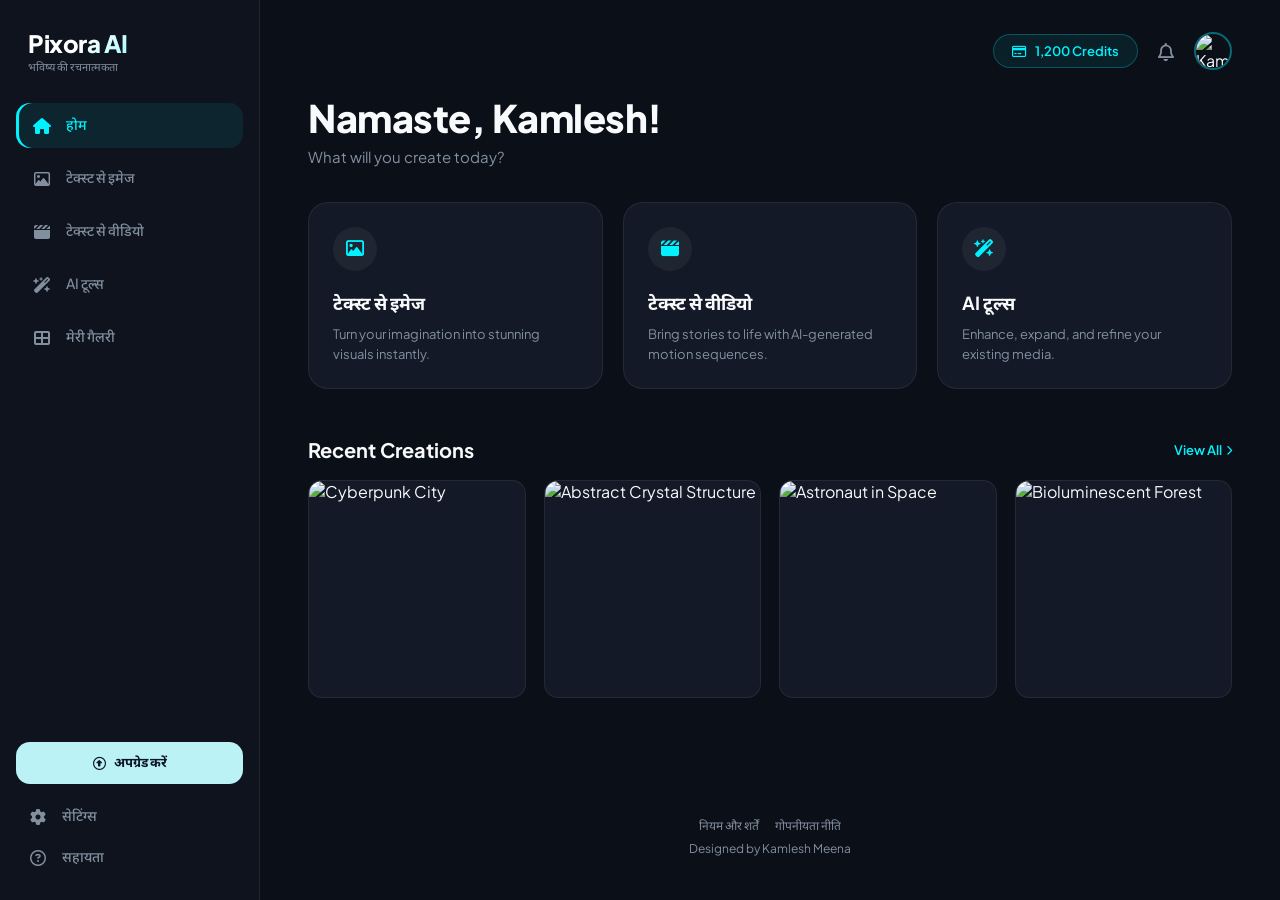
==== commit 03130727: "Update index.html" ====
--- a/index.html
+++ b/index.html
@@ -3,26 +3,27 @@
 <head>
   <meta charset="UTF-8">
   <meta name="viewport" content="width=device-width, initial-scale=1.0">
-  <title>Pixora AI - भविष्य की रचनात्मकता</title>
-  <!-- Google Fonts & Font Awesome Icons -->
+  <title>Pixora AI - Namaste, Kamlesh!</title>
+  
+  <!-- Fonts & Icons -->
   <link rel="preconnect" href="https://fonts.googleapis.com">
   <link rel="preconnect" href="https://fonts.gstatic.com" crossorigin>
-  <link href="https://fonts.googleapis.com/css2?family=Plus+Jakarta+Sans:wght@400;500;600;700;800&family=Noto+Sans+Devanagari:wght@400;600;700&display=swap" rel="stylesheet">
-  <link rel="stylesheet" href="https://cdnjs.cloudflare.com/ajax/libs/font-awesome/6.4.0/css/all.min.css">
+  <link href="https://fonts.googleapis.com/css2?family=Plus+Jakarta+Sans:wght@400;500;600;700;800&family=Noto+Sans+Devanagari:wght@400;500;600;700&display=swap" rel="stylesheet">
+  <link rel="stylesheet" href="https://cdnjs.cloudflare.com/ajax/libs/font-awesome/6.5.1/css/all.min.css">
 
   <style>
     :root {
-      --bg-dark: #0a0d14;
-      --sidebar-bg: #0f131c;
-      --card-bg: #141923;
-      --border-color: rgba(255, 255, 255, 0.08);
+      --bg-main: #0b0f17;
+      --bg-sidebar: #0e131d;
+      --bg-card: #131926;
+      --border-color: rgba(255, 255, 255, 0.07);
       --accent-cyan: #00f2fe;
-      --accent-glow: rgba(0, 242, 254, 0.25);
+      --accent-cyan-hover: #38f9d7;
+      --btn-cyan: #bbf2f6;
       --text-main: #f8fafc;
-      --text-muted: #8e9bb0;
-      --radius-sm: 10px;
-      --radius-md: 18px;
-      --radius-lg: 24px;
+      --text-muted: #828f9f;
+      --radius-md: 14px;
+      --radius-lg: 20px;
     }
 
     * {
@@ -33,7 +34,7 @@
     }
 
     body {
-      background-color: var(--bg-dark);
+      background-color: var(--bg-main);
       color: var(--text-main);
       display: flex;
       height: 100vh;
@@ -43,7 +44,7 @@
     /* ================= SIDEBAR ================= */
     aside.sidebar {
       width: 260px;
-      background: var(--sidebar-bg);
+      background: var(--bg-sidebar);
       border-right: 1px solid var(--border-color);
       display: flex;
       flex-direction: column;
@@ -53,15 +54,16 @@
     }
 
     .brand {
-      padding: 0 12px 24px 12px;
+      padding: 4px 12px 28px 12px;
     }
 
     .brand h1 {
-      font-size: 22px;
+      font-size: 24px;
       font-weight: 800;
-      background: linear-gradient(135deg, #fff, var(--accent-cyan));
+      background: linear-gradient(135deg, #ffffff 30%, var(--accent-cyan));
       -webkit-background-clip: text;
       -webkit-text-fill-color: transparent;
+      letter-spacing: -0.5px;
     }
 
     .brand p {
@@ -70,68 +72,76 @@
       margin-top: 2px;
     }
 
-    .nav-group {
+    .nav-list {
       list-style: none;
       display: flex;
       flex-direction: column;
-      gap: 6px;
-    }
-
-    .nav-item {
+      gap: 8px;
+    }
+
+    .nav-link {
       display: flex;
       align-items: center;
       gap: 14px;
       padding: 12px 16px;
-      border-radius: var(--radius-sm);
+      border-radius: var(--radius-md);
       color: var(--text-muted);
       font-size: 14px;
       font-weight: 500;
+      text-decoration: none;
+      transition: all 0.2s ease;
       cursor: pointer;
-      transition: all 0.25s ease;
-    }
-
-    .nav-item i {
+    }
+
+    .nav-link i {
       font-size: 16px;
       width: 20px;
       text-align: center;
     }
 
-    .nav-item:hover {
+    .nav-link:hover {
       color: var(--text-main);
-      background: rgba(255, 255, 255, 0.04);
-    }
-
-    .nav-item.active {
-      background: rgba(0, 242, 254, 0.1);
+      background: rgba(255, 255, 255, 0.03);
+    }
+
+    .nav-link.active {
+      background: rgba(0, 242, 254, 0.08);
       color: var(--accent-cyan);
       box-shadow: inset 3px 0 0 var(--accent-cyan);
     }
 
-    .sidebar-footer {
-      display: flex;
-      flex-direction: column;
-      gap: 12px;
-    }
-
-    .upgrade-card {
-      background: linear-gradient(180deg, rgba(0, 242, 254, 0.12), rgba(0, 242, 254, 0.03));
-      border: 1px solid rgba(0, 242, 254, 0.25);
-      border-radius: var(--radius-md);
-      padding: 14px;
-      text-align: center;
-      cursor: pointer;
-    }
-
-    .upgrade-card button {
-      background: var(--accent-cyan);
-      color: #000;
+    .sidebar-bottom {
+      display: flex;
+      flex-direction: column;
+      gap: 14px;
+    }
+
+    .upgrade-btn {
+      background: var(--btn-cyan);
+      color: #0b1528;
       border: none;
       width: 100%;
-      padding: 9px;
-      border-radius: 8px;
+      padding: 12px;
+      border-radius: var(--radius-md);
       font-weight: 700;
       font-size: 13px;
+      display: flex;
+      align-items: center;
+      justify-content: center;
+      gap: 8px;
       cursor: pointer;
+      transition: opacity 0.2s ease;
+    }
+
+    .upgrade-btn:hover {
+      opacity: 0.9;
+    }
+
+    .bottom-nav {
+      list-style: none;
+      display: flex;
+      flex-direction: column;
+      gap: 4px;
     }
 
     /* ================= MAIN CONTENT ================= */
@@ -140,7 +150,7 @@
       display: flex;
       flex-direction: column;
       overflow-y: auto;
-      position: relative;
+      padding: 32px 48px;
     }
 
     /* Top Bar */
@@ -148,299 +158,192 @@
       display: flex;
       justify-content: flex-end;
       align-items: center;
-      padding: 18px 32px;
-      gap: 16px;
-      border-bottom: 1px solid rgba(255, 255, 255, 0.04);
-    }
-
-    .credit-badge {
+      gap: 20px;
+      margin-bottom: 24px;
+    }
+
+    .credits-box {
       display: flex;
       align-items: center;
       gap: 8px;
-      background: rgba(0, 242, 254, 0.1);
-      border: 1px solid rgba(0, 242, 254, 0.2);
+      background: rgba(0, 242, 254, 0.08);
+      border: 1px solid rgba(0, 242, 254, 0.25);
       color: var(--accent-cyan);
-      padding: 7px 16px;
-      border-radius: 20px;
+      padding: 8px 18px;
+      border-radius: 30px;
       font-size: 13px;
       font-weight: 600;
     }
 
-    .icon-btn {
-      background: var(--card-bg);
-      border: 1px solid var(--border-color);
-      color: var(--text-muted);
+    .icon-action {
+      background: transparent;
+      border: none;
+      color: var(--text-muted);
+      font-size: 18px;
+      cursor: pointer;
+      transition: color 0.2s;
+    }
+
+    .icon-action:hover {
+      color: var(--text-main);
+    }
+
+    .profile-avatar {
       width: 38px;
       height: 38px;
       border-radius: 50%;
+      object-fit: cover;
+      border: 2px solid rgba(0, 242, 254, 0.4);
+    }
+
+    /* Hero */
+    .hero-title {
+      font-size: 38px;
+      font-weight: 800;
+      letter-spacing: -0.5px;
+      margin-bottom: 6px;
+    }
+
+    .hero-subtitle {
+      color: var(--text-muted);
+      font-size: 15px;
+      margin-bottom: 36px;
+    }
+
+    /* Action Cards Grid */
+    .cards-grid {
       display: grid;
-      place-items: center;
+      grid-template-columns: repeat(3, 1fr);
+      gap: 20px;
+      margin-bottom: 48px;
+    }
+
+    .action-card {
+      background: var(--bg-card);
+      border: 1px solid var(--border-color);
+      border-radius: var(--radius-lg);
+      padding: 24px;
       cursor: pointer;
-      transition: color 0.2s;
-    }
-
-    .icon-btn:hover {
-      color: var(--text-main);
-    }
-
-    .user-avatar {
-      width: 38px;
-      height: 38px;
+      transition: all 0.25s cubic-bezier(0.16, 1, 0.3, 1);
+    }
+
+    .action-card:hover {
+      transform: translateY(-4px);
+      border-color: rgba(0, 242, 254, 0.35);
+      background: #171e2e;
+    }
+
+    .icon-circle {
+      width: 44px;
+      height: 44px;
       border-radius: 50%;
-      border: 2px solid var(--accent-cyan);
-      object-fit: cover;
-    }
-
-    /* Page Sections */
-    .page-view {
-      display: none;
-      padding: 32px;
-      animation: fadeIn 0.3s ease forwards;
-    }
-
-    .page-view.active {
-      display: block;
-    }
-
-    @keyframes fadeIn {
-      from { opacity: 0; transform: translateY(6px); }
-      to { opacity: 1; transform: translateY(0); }
-    }
-
-    /* ================= PAGE 1: HOME ================= */
-    .home-hero h2 {
-      font-size: 32px;
+      background: rgba(255, 255, 255, 0.05);
+      display: flex;
+      align-items: center;
+      justify-content: center;
+      margin-bottom: 20px;
+      color: var(--accent-cyan);
+      font-size: 18px;
+    }
+
+    .action-card h3 {
+      font-size: 18px;
       font-weight: 700;
-    }
-
-    .home-hero p {
-      color: var(--text-muted);
-      margin-top: 4px;
-      font-size: 15px;
-    }
-
-    .quick-cards-grid {
+      margin-bottom: 8px;
+    }
+
+    .action-card p {
+      font-size: 13px;
+      color: var(--text-muted);
+      line-height: 1.5;
+    }
+
+    /* Recent Creations */
+    .section-header {
+      display: flex;
+      justify-content: space-between;
+      align-items: center;
+      margin-bottom: 18px;
+    }
+
+    .section-title {
+      font-size: 20px;
+      font-weight: 700;
+    }
+
+    .view-all {
+      color: var(--accent-cyan);
+      font-size: 13px;
+      font-weight: 600;
+      text-decoration: none;
+      display: flex;
+      align-items: center;
+      gap: 4px;
+    }
+
+    .view-all:hover {
+      text-decoration: underline;
+    }
+
+    .creations-grid {
       display: grid;
-      grid-template-columns: repeat(auto-fit, minmax(220px, 1fr));
-      gap: 20px;
-      margin: 32px 0 40px;
-    }
-
-    .quick-card {
-      background: var(--card-bg);
+      grid-template-columns: repeat(4, 1fr);
+      gap: 18px;
+      margin-bottom: 48px;
+    }
+
+    .creation-thumb {
+      background: var(--bg-card);
       border: 1px solid var(--border-color);
       border-radius: var(--radius-md);
-      padding: 24px;
+      overflow: hidden;
+      aspect-ratio: 1 / 1;
       cursor: pointer;
-      transition: all 0.3s cubic-bezier(0.16, 1, 0.3, 1);
-    }
-
-    .quick-card:hover {
-      transform: translateY(-4px);
-      border-color: var(--accent-cyan);
-      box-shadow: 0 10px 24px var(--accent-glow);
-    }
-
-    .quick-card i {
-      font-size: 24px;
-      color: var(--accent-cyan);
-      margin-bottom: 16px;
-    }
-
-    .quick-card h3 {
-      font-size: 16px;
-      margin-bottom: 6px;
-    }
-
-    .quick-card p {
-      font-size: 12px;
-      color: var(--text-muted);
-      line-height: 1.5;
-    }
-
-    .gallery-grid {
-      display: grid;
-      grid-template-columns: repeat(auto-fill, minmax(200px, 1fr));
-      gap: 16px;
-      margin-top: 16px;
-    }
-
-    .gallery-card {
-      border-radius: var(--radius-sm);
-      overflow: hidden;
-      aspect-ratio: 1;
-      border: 1px solid var(--border-color);
       position: relative;
     }
 
-    .gallery-card img {
+    .creation-thumb img {
       width: 100%;
       height: 100%;
       object-fit: cover;
-      transition: transform 0.3s ease;
-    }
-
-    .gallery-card:hover img {
-      transform: scale(1.05);
-    }
-
-    /* ================= PAGE 2 & 3: GENERATORS ================= */
-    .studio-layout {
-      display: grid;
-      grid-template-columns: 380px 1fr;
-      gap: 28px;
-    }
-
-    .control-panel {
-      display: flex;
-      flex-direction: column;
-      gap: 20px;
-    }
-
-    .prompt-box {
-      background: var(--card-bg);
-      border: 1px solid var(--border-color);
-      border-radius: var(--radius-md);
-      padding: 16px;
-    }
-
-    .prompt-box textarea {
-      width: 100%;
-      height: 110px;
-      background: transparent;
-      border: none;
-      outline: none;
+      transition: transform 0.35s ease;
+    }
+
+    .creation-thumb:hover img {
+      transform: scale(1.06);
+    }
+
+    /* Footer */
+    footer.page-footer {
+      margin-top: auto;
+      text-align: center;
+      padding: 24px 0 12px;
+      font-size: 12px;
+      color: var(--text-muted);
+      display: flex;
+      flex-direction: column;
+      gap: 6px;
+    }
+
+    .footer-links {
+      display: flex;
+      justify-content: center;
+      gap: 16px;
+    }
+
+    .footer-links a {
+      color: var(--text-muted);
+      text-decoration: none;
+    }
+
+    .footer-links a:hover {
       color: var(--text-main);
-      resize: none;
-      font-size: 14px;
-    }
-
-    .ratio-selector, .style-selector {
-      display: grid;
-      grid-template-columns: repeat(4, 1fr);
-      gap: 10px;
-      margin-top: 10px;
-    }
-
-    .choice-btn {
-      background: var(--card-bg);
-      border: 1px solid var(--border-color);
-      border-radius: var(--radius-sm);
-      padding: 10px 4px;
-      color: var(--text-muted);
-      text-align: center;
-      font-size: 12px;
-      cursor: pointer;
-      display: flex;
-      flex-direction: column;
-      align-items: center;
-      gap: 4px;
-    }
-
-    .choice-btn.selected {
-      border-color: var(--accent-cyan);
-      color: var(--accent-cyan);
-      background: rgba(0, 242, 254, 0.08);
-    }
-
-    .primary-btn {
-      background: var(--accent-cyan);
-      color: #000;
-      border: none;
-      padding: 14px;
-      border-radius: var(--radius-md);
-      font-weight: 700;
-      font-size: 15px;
-      cursor: pointer;
-      display: flex;
-      align-items: center;
-      justify-content: center;
-      gap: 8px;
-      box-shadow: 0 4px 16px var(--accent-glow);
-    }
-
-    .preview-stage {
-      background: var(--card-bg);
-      border: 1px solid var(--border-color);
-      border-radius: var(--radius-lg);
-      display: flex;
-      flex-direction: column;
-      align-items: center;
-      justify-content: center;
-      min-height: 480px;
-      padding: 20px;
-      text-align: center;
-      position: relative;
-      overflow: hidden;
-    }
-
-    /* ================= PAGE 4: AI TOOLS ================= */
-    .tools-layout {
-      display: grid;
-      grid-template-columns: 1fr 340px;
-      gap: 28px;
-    }
-
-    .upload-zone {
-      border: 2px dashed rgba(255, 255, 255, 0.15);
-      background: rgba(255, 255, 255, 0.01);
-      border-radius: var(--radius-lg);
-      display: flex;
-      flex-direction: column;
-      align-items: center;
-      justify-content: center;
-      min-height: 380px;
-      gap: 16px;
-      cursor: pointer;
-    }
-
-    .upload-zone i {
-      font-size: 38px;
-      color: var(--text-muted);
-    }
-
-    .tool-list {
-      display: flex;
-      flex-direction: column;
-      gap: 12px;
-    }
-
-    .tool-card {
-      background: var(--card-bg);
-      border: 1px solid var(--border-color);
-      border-radius: var(--radius-md);
-      padding: 18px;
-      cursor: pointer;
-      transition: all 0.2s ease;
-    }
-
-    .tool-card:hover {
-      border-color: var(--accent-cyan);
-    }
-
-    .tool-card h4 {
-      font-size: 14px;
-      margin-bottom: 4px;
-    }
-
-    .tool-card p {
-      font-size: 12px;
-      color: var(--text-muted);
-    }
-
-    footer.bottom-bar {
-      margin-top: 40px;
-      padding-top: 18px;
-      border-top: 1px solid var(--border-color);
-      text-align: center;
-      font-size: 12px;
-      color: var(--text-muted);
     }
   </style>
 </head>
 <body>
 
-  <!-- ================= SIDEBAR NAVIGATION ================= -->
+  <!-- ================= SIDEBAR ================= -->
   <aside class="sidebar">
     <div>
       <div class="brand">
@@ -448,229 +351,144 @@
         <p>भविष्य की रचनात्मकता</p>
       </div>
 
-      <ul class="nav-group">
-        <li class="nav-item active" onclick="switchPage('home', this)">
-          <i class="fa-solid fa-house"></i>
-          <span>होम</span>
-        </li>
-        <li class="nav-item" onclick="switchPage('txt2img', this)">
-          <i class="fa-regular fa-image"></i>
-          <span>टेक्स्ट से इमेज</span>
-        </li>
-        <li class="nav-item" onclick="switchPage('txt2vid', this)">
-          <i class="fa-solid fa-clapperboard"></i>
-          <span>टेक्स्ट से वीडियो</span>
-        </li>
-        <li class="nav-item" onclick="switchPage('tools', this)">
-          <i class="fa-solid fa-wand-magic-sparkles"></i>
-          <span>AI टूल्स</span>
+      <ul class="nav-list">
+        <li>
+          <a class="nav-link active">
+            <i class="fa-solid fa-house"></i>
+            <span>होम</span>
+          </a>
+        </li>
+        <li>
+          <a class="nav-link">
+            <i class="fa-regular fa-image"></i>
+            <span>टेक्स्ट से इमेज</span>
+          </a>
+        </li>
+        <li>
+          <a class="nav-link">
+            <i class="fa-solid fa-clapperboard"></i>
+            <span>टेक्स्ट से वीडियो</span>
+          </a>
+        </li>
+        <li>
+          <a class="nav-link">
+            <i class="fa-solid fa-wand-magic-sparkles"></i>
+            <span>AI टूल्स</span>
+          </a>
+        </li>
+        <li>
+          <a class="nav-link">
+            <i class="fa-solid fa-table-cells-large"></i>
+            <span>मेरी गैलरी</span>
+          </a>
         </li>
       </ul>
     </div>
 
-    <div class="sidebar-footer">
-      <div class="upgrade-card">
-        <button onclick="alert('अपग्रेड विकल्प जल्द ही उपलब्ध होंगे!')">
-          <i class="fa-solid fa-bolt"></i> अपग्रेड करें
-        </button>
-      </div>
-      <div class="nav-item" style="padding: 6px 12px;">
-        <i class="fa-solid fa-gear"></i>
-        <span>सेटिंग्स</span>
-      </div>
+    <div class="sidebar-bottom">
+      <button class="upgrade-btn">
+        <i class="fa-regular fa-circle-up"></i>
+        <span>अपग्रेड करें</span>
+      </button>
+
+      <ul class="bottom-nav">
+        <li>
+          <a class="nav-link" style="padding: 8px 12px;">
+            <i class="fa-solid fa-gear"></i>
+            <span>सेटिंग्स</span>
+          </a>
+        </li>
+        <li>
+          <a class="nav-link" style="padding: 8px 12px;">
+            <i class="fa-regular fa-circle-question"></i>
+            <span>सहायता</span>
+          </a>
+        </li>
+      </ul>
     </div>
   </aside>
 
   <!-- ================= MAIN VIEWPORT ================= -->
   <main class="main-viewport">
     
-    <!-- Topbar -->
+    <!-- Top Header Profile / Credits -->
     <header class="topbar">
-      <div class="credit-badge">
-        <i class="fa-solid fa-coins"></i>
-        <span id="credit-count">1,200</span> Credits
-      </div>
-      <button class="icon-btn"><i class="fa-regular fa-bell"></i></button>
-      <img src="https://images.unsplash.com/photo-1534528741775-53994a69daeb?w=100&auto=format&fit=crop&q=80" alt="Profile" class="user-avatar">
+      <div class="credits-box">
+        <i class="fa-regular fa-credit-card"></i>
+        <span>1,200 Credits</span>
+      </div>
+      <button class="icon-action" aria-label="Notifications">
+        <i class="fa-regular fa-bell"></i>
+      </button>
+      <img src="https://images.unsplash.com/photo-1534528741775-53994a69daeb?w=100&auto=format&fit=crop&q=80" alt="Kamlesh" class="profile-avatar">
     </header>
 
-    <!-- PAGE 1: HOME -->
-    <section id="page-home" class="page-view active">
-      <div class="home-hero">
-        <h2>Namaste, Creator!</h2>
-        <p>What will you create today?</p>
-      </div>
-
-      <div class="quick-cards-grid">
-        <div class="quick-card" onclick="switchPageDirect('txt2img')">
+    <!-- Welcome Greeting -->
+    <section>
+      <h2 class="hero-title">Namaste, Kamlesh!</h2>
+      <p class="hero-subtitle">What will you create today?</p>
+    </section>
+
+    <!-- 3 Action Cards -->
+    <section class="cards-grid">
+      <div class="action-card">
+        <div class="icon-circle">
           <i class="fa-regular fa-image"></i>
-          <h3>टेक्स्ट से इमेज</h3>
-          <p>Turn your imagination into stunning visuals instantly.</p>
-        </div>
-        <div class="quick-card" onclick="switchPageDirect('txt2vid')">
+        </div>
+        <h3>टेक्स्ट से इमेज</h3>
+        <p>Turn your imagination into stunning visuals instantly.</p>
+      </div>
+
+      <div class="action-card">
+        <div class="icon-circle">
           <i class="fa-solid fa-clapperboard"></i>
-          <h3>टेक्स्ट से वीडियो</h3>
-          <p>Bring stories to life with AI-generated motion sequences.</p>
-        </div>
-        <div class="quick-card" onclick="switchPageDirect('tools')">
+        </div>
+        <h3>टेक्स्ट से वीडियो</h3>
+        <p>Bring stories to life with AI-generated motion sequences.</p>
+      </div>
+
+      <div class="action-card">
+        <div class="icon-circle">
           <i class="fa-solid fa-wand-magic-sparkles"></i>
-          <h3>AI टूल्स</h3>
-          <p>Enhance, expand, and refine your existing media.</p>
-        </div>
-      </div>
-
-      <h3 style="font-size: 18px; margin-bottom: 12px;">Recent Creations</h3>
-      <div class="gallery-grid">
-        <div class="gallery-card"><img src="https://images.unsplash.com/photo-1578632767115-351597cf2477?w=400&auto=format&fit=crop&q=80" alt="Creation 1"></div>
-        <div class="gallery-card"><img src="https://images.unsplash.com/photo-1618005182384-a83a8bd57fbe?w=400&auto=format&fit=crop&q=80" alt="Creation 2"></div>
-        <div class="gallery-card"><img src="https://images.unsplash.com/photo-1634017839464-5c339ebe3cb4?w=400&auto=format&fit=crop&q=80" alt="Creation 3"></div>
-        <div class="gallery-card"><img src="https://images.unsplash.com/photo-1620641788421-7a1c342ea42e?w=400&auto=format&fit=crop&q=80" alt="Creation 4"></div>
+        </div>
+        <h3>AI टूल्स</h3>
+        <p>Enhance, expand, and refine your existing media.</p>
       </div>
     </section>
 
-    <!-- PAGE 2: TEXT TO IMAGE -->
-    <section id="page-txt2img" class="page-view">
-      <div style="margin-bottom: 20px;">
-        <h2>टेक्स्ट से इमेज बनाएं</h2>
-        <p style="color: var(--text-muted); font-size: 13px;">अपनी कल्पना का वर्णन करें और हमारा AI इसे वास्तविकता में बदल देगा।</p>
-      </div>
-
-      <div class="studio-layout">
-        <div class="control-panel">
-          <div class="prompt-box">
-            <textarea id="img-prompt" placeholder="विस्तार से वर्णन करें... (उदा: एक साइबरपंक शहर जिसमें उड़ती हुई कारें हों...)"></textarea>
-          </div>
-
-          <div>
-            <label style="font-size: 12px; color: var(--text-muted);">आकार (Aspect Ratio)</label>
-            <div class="ratio-selector">
-              <div class="choice-btn selected" onclick="selectRatio(this)">1:1</div>
-              <div class="choice-btn" onclick="selectRatio(this)">16:9</div>
-              <div class="choice-btn" onclick="selectRatio(this)">9:16</div>
-              <div class="choice-btn" onclick="selectRatio(this)">4:3</div>
-            </div>
-          </div>
-
-          <div>
-            <label style="font-size: 12px; color: var(--text-muted);">शैली (Style)</label>
-            <div class="ratio-selector">
-              <div class="choice-btn selected" onclick="selectRatio(this)">यथार्थवादी</div>
-              <div class="choice-btn" onclick="selectRatio(this)">एनीमे</div>
-              <div class="choice-btn" onclick="selectRatio(this)">डिजिटल आर्ट</div>
-              <div class="choice-btn" onclick="selectRatio(this)">3D रेंडर</div>
-            </div>
-          </div>
-
-          <button class="primary-btn" onclick="generateImage()">
-            <i class="fa-solid fa-sparkles"></i> बनाएं
-          </button>
-        </div>
-
-        <div class="preview-stage" id="img-preview-box">
-          <i class="fa-regular fa-image" style="font-size: 40px; color: var(--text-muted); margin-bottom: 12px;"></i>
-          <p style="color: var(--text-muted); font-size: 14px;">आपकी बनाई गई इमेज यहाँ दिखाई देगी।</p>
+    <!-- Recent Creations Gallery -->
+    <section>
+      <div class="section-header">
+        <h3 class="section-title">Recent Creations</h3>
+        <a href="#" class="view-all">View All <i class="fa-solid fa-chevron-right" style="font-size: 10px;"></i></a>
+      </div>
+
+      <div class="creations-grid">
+        <div class="creation-thumb">
+          <img src="https://images.unsplash.com/photo-1518709268805-4e9042af9f23?w=500&auto=format&fit=crop&q=80" alt="Cyberpunk City">
+        </div>
+        <div class="creation-thumb">
+          <img src="https://images.unsplash.com/photo-1618005182384-a83a8bd57fbe?w=500&auto=format&fit=crop&q=80" alt="Abstract Crystal Structure">
+        </div>
+        <div class="creation-thumb">
+          <img src="https://images.unsplash.com/photo-1614728894747-a83421e2b9c9?w=500&auto=format&fit=crop&q=80" alt="Astronaut in Space">
+        </div>
+        <div class="creation-thumb">
+          <img src="https://images.unsplash.com/photo-1518709268805-4e9042af9f23?w=500&auto=format&fit=crop&q=80" alt="Bioluminescent Forest">
         </div>
       </div>
     </section>
 
-    <!-- PAGE 3: TEXT TO VIDEO -->
-    <section id="page-txt2vid" class="page-view">
-      <div style="margin-bottom: 20px;">
-        <h2>सिनेमैटिक वीडियो जनरेशन</h2>
-        <p style="color: var(--text-muted); font-size: 13px;">उच्च-गुणवत्ता वाले AI वीडियो मोशन सीन्स बनाएं।</p>
-      </div>
-
-      <div class="studio-layout">
-        <div class="control-panel">
-          <div class="prompt-box">
-            <textarea id="vid-prompt" placeholder="वीडियो के लिए प्रॉम्प्ट लिखें... (उदा: 4k रेजोल्यूशन में उड़ता हुआ ड्रोन शॉट...)"></textarea>
-          </div>
-
-          <div>
-            <label style="font-size: 12px; color: var(--text-muted);">अवधि</label>
-            <div class="ratio-selector" style="grid-template-columns: 1fr 1fr;">
-              <div class="choice-btn selected" onclick="selectRatio(this)">5 सेकंड</div>
-              <div class="choice-btn" onclick="selectRatio(this)">10 सेकंड</div>
-            </div>
-          </div>
-
-          <button class="primary-btn" onclick="generateVideo()">
-            <i class="fa-solid fa-film"></i> वीडियो जनरेट करें
-          </button>
-        </div>
-
-        <div class="preview-stage" id="vid-preview-box">
-          <i class="fa-solid fa-circle-play" style="font-size: 44px; color: var(--text-muted); margin-bottom: 12px;"></i>
-          <p style="color: var(--text-muted); font-size: 14px;">सिनेमैटिक प्रीव्यू एरिया</p>
-        </div>
-      </div>
-    </section>
-
-    <!-- PAGE 4: AI TOOLS -->
-    <section id="page-tools" class="page-view">
-      <div style="margin-bottom: 20px;">
-        <h2>AI संपादन उपकरण</h2>
-        <p style="color: var(--text-muted); font-size: 13px;">छवियों को परिष्कृत करें, बैकग्राउंड हटाएं और अपस्केल करें।</p>
-      </div>
-
-      <div class="tools-layout">
-        <div class="upload-zone" onclick="document.getElementById('file-upload').click()">
-          <input type="file" id="file-upload" style="display: none;" onchange="handleToolUpload(this)">
-          <i class="fa-solid fa-cloud-arrow-up"></i>
-          <h3 style="font-size: 16px;">छवि अपलोड करें</h3>
-          <p style="color: var(--text-muted); font-size: 12px;">उच्च-रिज़ॉल्यूशन PNG या JPG का समर्थन करता है</p>
-        </div>
-
-        <div class="tool-list">
-          <div class="tool-card" onclick="alert('बैकग्राउंड रिमूवल टूल चुना गया')">
-            <h4><i class="fa-solid fa-eraser" style="color: var(--accent-cyan); margin-right: 6px;"></i> पृष्ठभूमि हटाएँ</h4>
-            <p>AI की मदद से 1-क्लिक में बैकग्राउंड साफ़ करें।</p>
-          </div>
-          <div class="tool-card" onclick="alert('ऑब्जेक्ट रिप्लेस टूल चुना गया')">
-            <h4><i class="fa-solid fa-arrows-rotate" style="color: var(--accent-cyan); margin-right: 6px;"></i> ऑब्जेक्ट बदलें</h4>
-            <p>छवि के किसी हिस्से को प्रॉम्प्ट से री-पेंट करें।</p>
-          </div>
-          <div class="tool-card" onclick="alert('इमेज अपस्केलर टूल चुना गया')">
-            <h4><i class="fa-solid fa-up-right-and-down-left-from-center" style="color: var(--accent-cyan); margin-right: 6px;"></i> इमेज अपस्केलर</h4>
-            <p>गुणवत्ता खोए बिना रिज़ॉल्यूशन को 4x तक बढ़ाएं।</p>
-          </div>
-        </div>
-      </div>
-    </section>
-
-    <!-- Global Footer -->
-    <footer class="bottom-bar">
-      नियम और शर्तें • गोपनीयता नीति • <strong>Pixora AI</strong>
+    <!-- Footer -->
+    <footer class="page-footer">
+      <div class="footer-links">
+        <a href="#">नियम और शर्तें</a>
+        <a href="#">गोपनीयता नीति</a>
+      </div>
+      <div>Designed by Kamlesh Meena</div>
     </footer>
 
   </main>
 
-  <script>
-    // Navigation Switching Logic
-    function switchPage(pageKey, element) {
-      document.querySelectorAll('.page-view').forEach(view => view.classList.remove('active'));
-      document.querySelectorAll('.nav-item').forEach(item => item.classList.remove('active'));
-
-      const targetPage = document.getElementById('page-' + pageKey);
-      if (targetPage) {
-        targetPage.classList.add('active');
-      }
-
-      if (element) {
-        element.classList.add('active');
-      }
-    }
-
-    // Direct redirection from cards
-    function switchPageDirect(pageKey) {
-      const navItems = document.querySelectorAll('.nav-item');
-      let targetIndex = 0;
-      if (pageKey === 'txt2img') targetIndex = 1;
-      if (pageKey === 'txt2vid') targetIndex = 2;
-      if (pageKey === 'tools') targetIndex = 3;
-
-      switchPage(pageKey, navItems[targetIndex]);
-    }
-
-    // Selector Button state toggle
-    fu
+</body>
+</html>
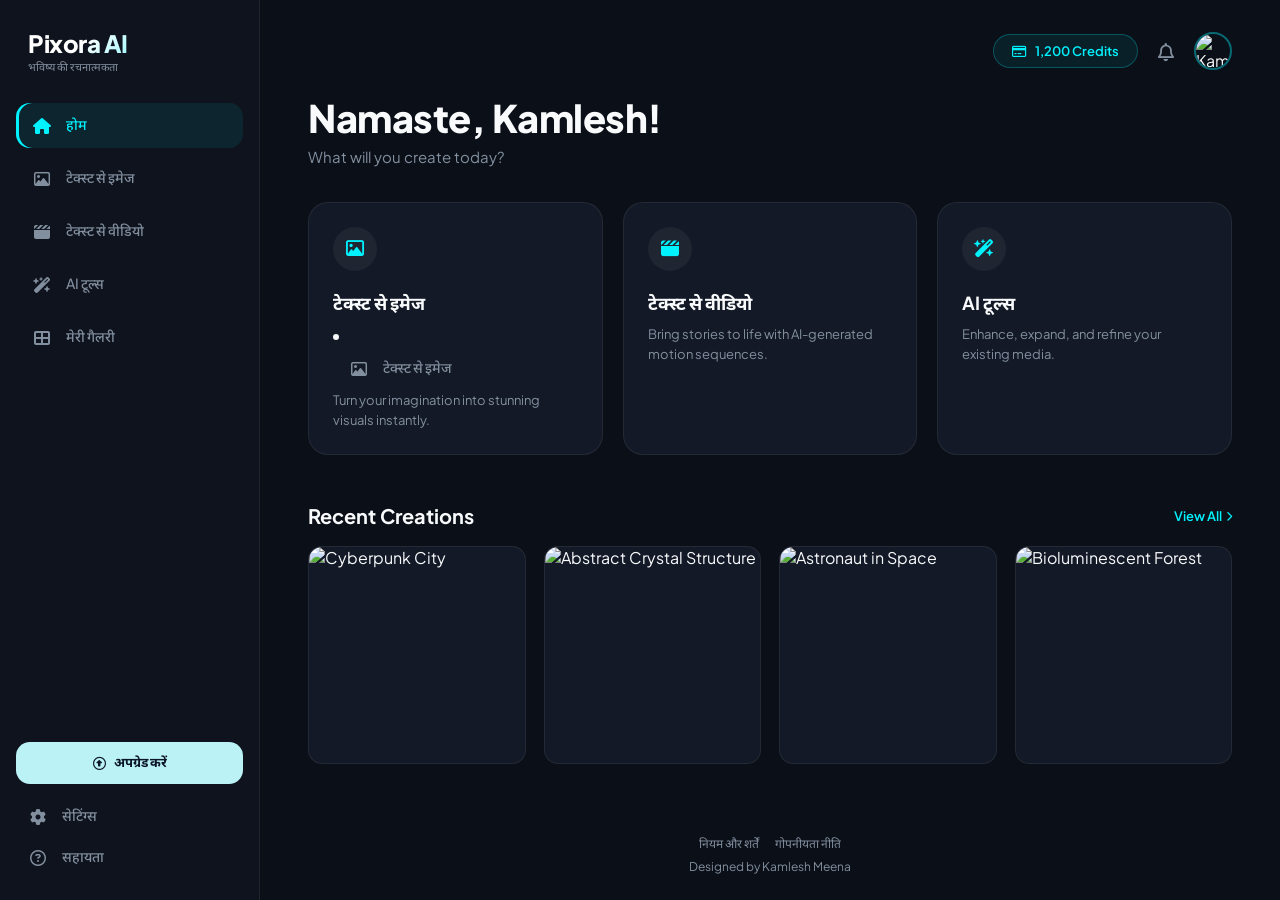
==== commit bd54c748: "Add navigation link for text-to-image feature" ====
--- a/index.html
+++ b/index.html
@@ -436,6 +436,13 @@
           <i class="fa-regular fa-image"></i>
         </div>
         <h3>टेक्स्ट से इमेज</h3>
+        <li>
+  <a href="text-to-image.html" class="nav-link">
+    <i class="fa-regular fa-image"></i>
+    <span>टेक्स्ट से इमेज</span>
+  </a>
+</li>
+
         <p>Turn your imagination into stunning visuals instantly.</p>
       </div>
 
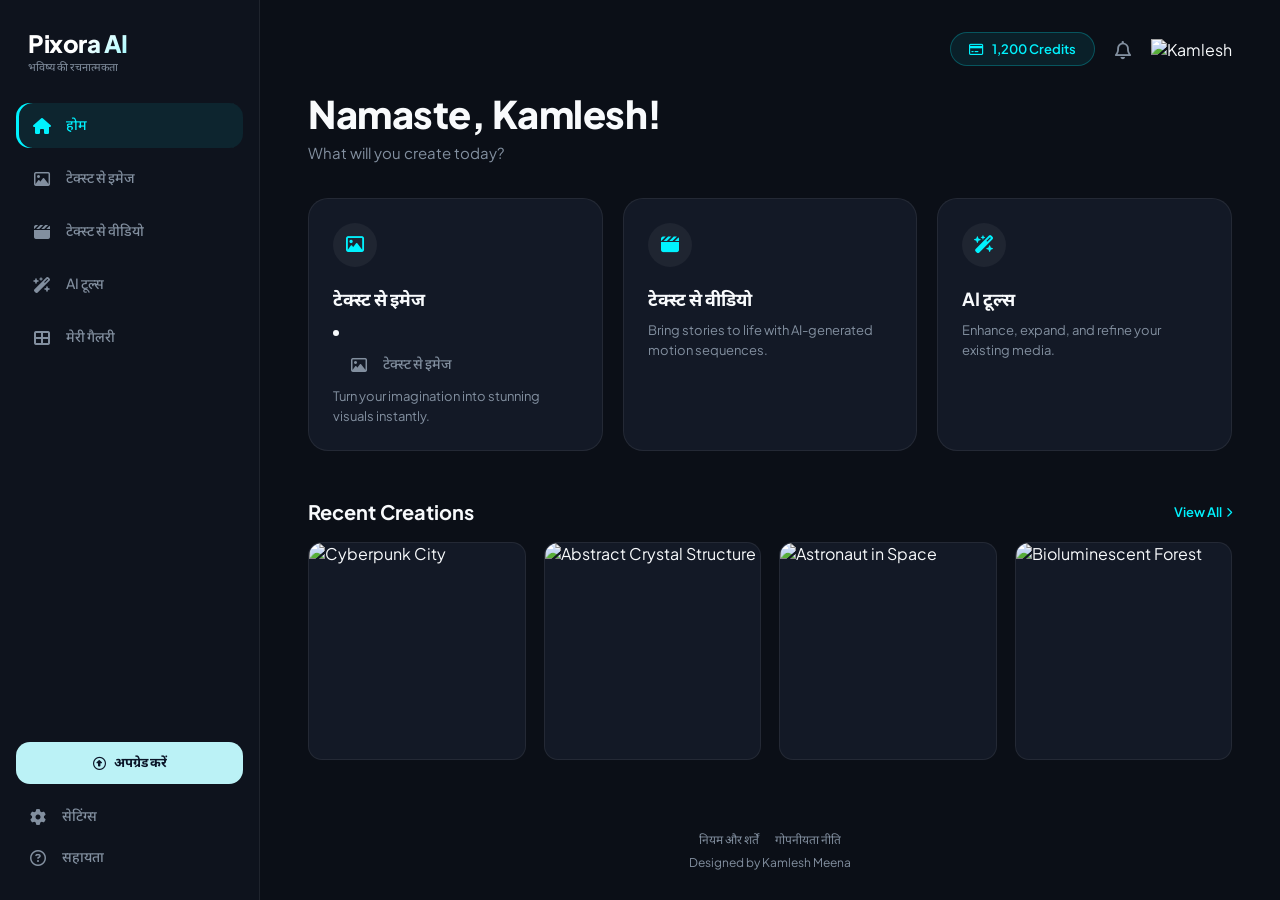
==== commit e1f00f8f: "Add action card for text-to-image feature Added an action card for text-to-image functionality with " ====
--- a/index.html
+++ b/index.html
@@ -187,7 +187,14 @@
     .icon-action:hover {
       color: var(--text-main);
     }
-
+<div class="action-card" onclick="window.location.href='text-to-image.html'" style="cursor: pointer;">
+  <div class="icon-circle">
+    <i class="fa-regular fa-image"></i>
+  </div>
+  <h3>टेक्स्ट से इमेज</h3>
+  <p>Turn your imagination into stunning visuals instantly.</p>
+</div>
+    
     .profile-avatar {
       width: 38px;
       height: 38px;
